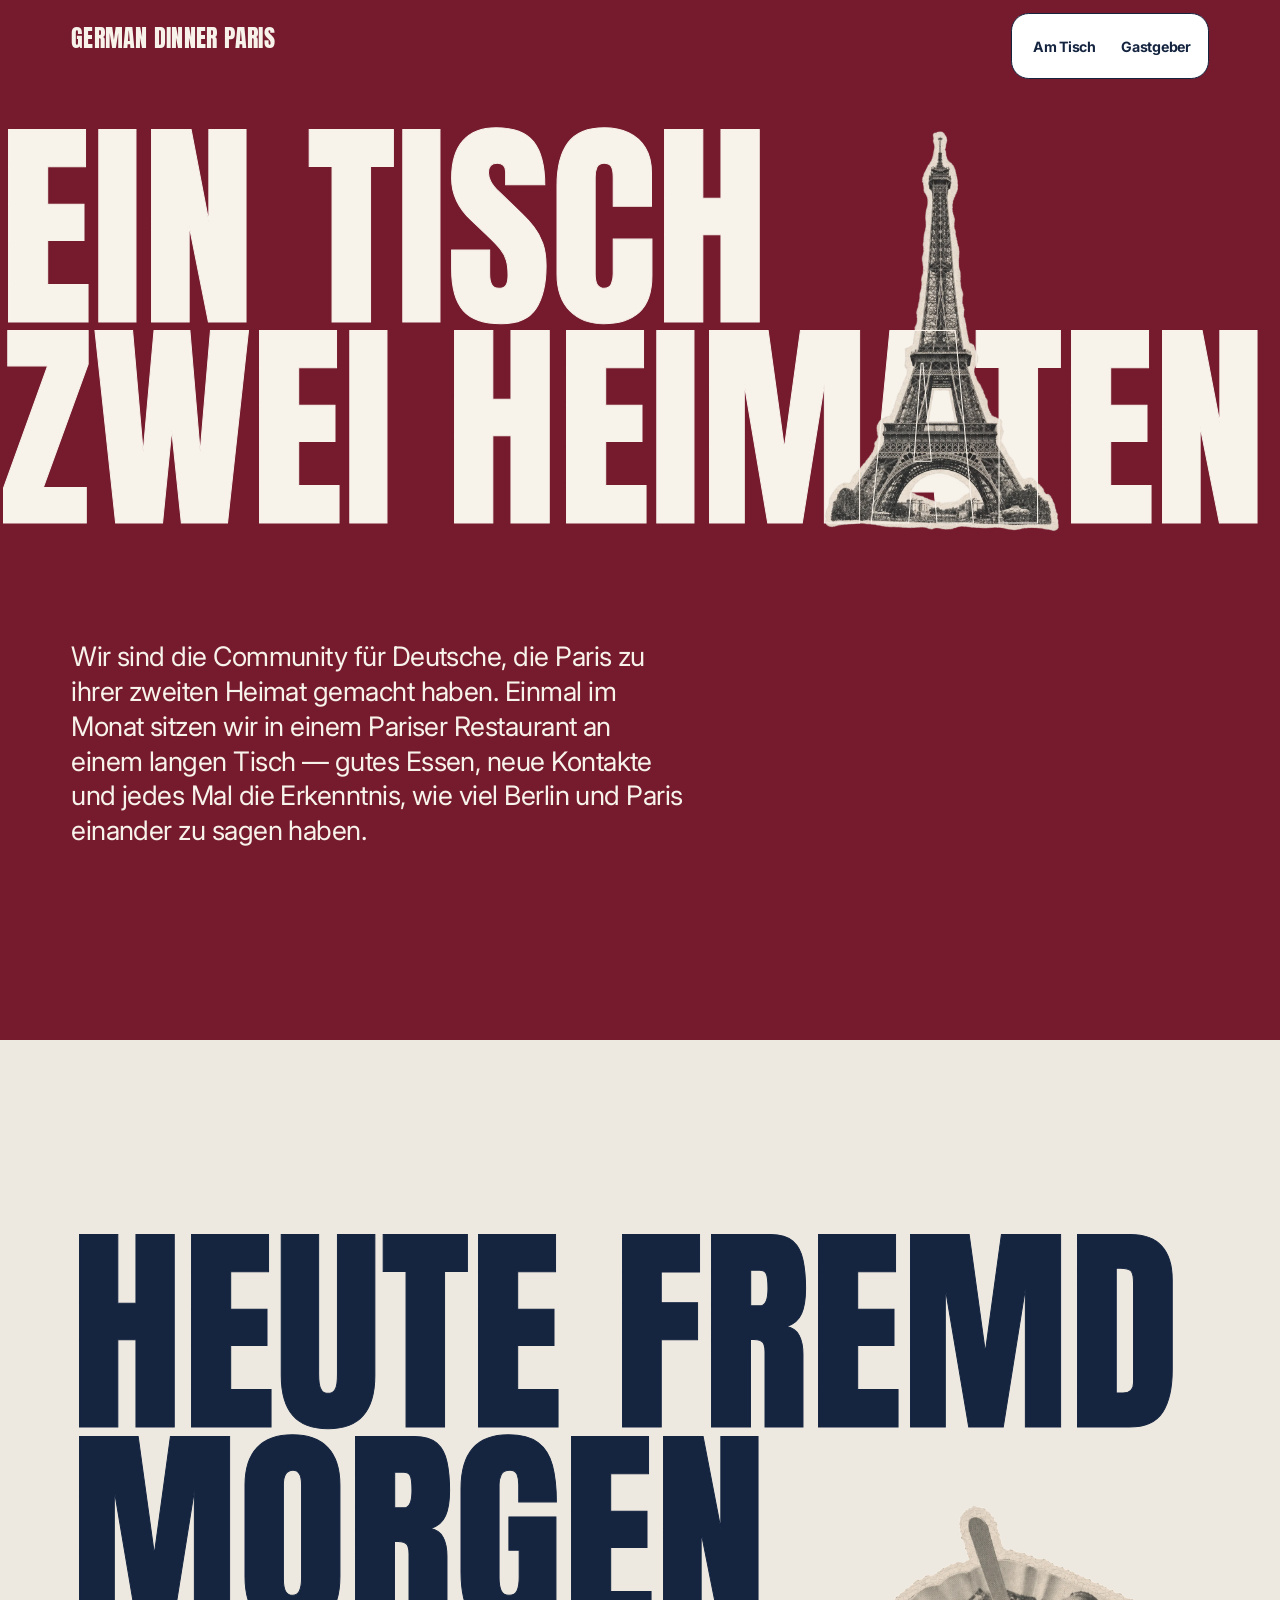
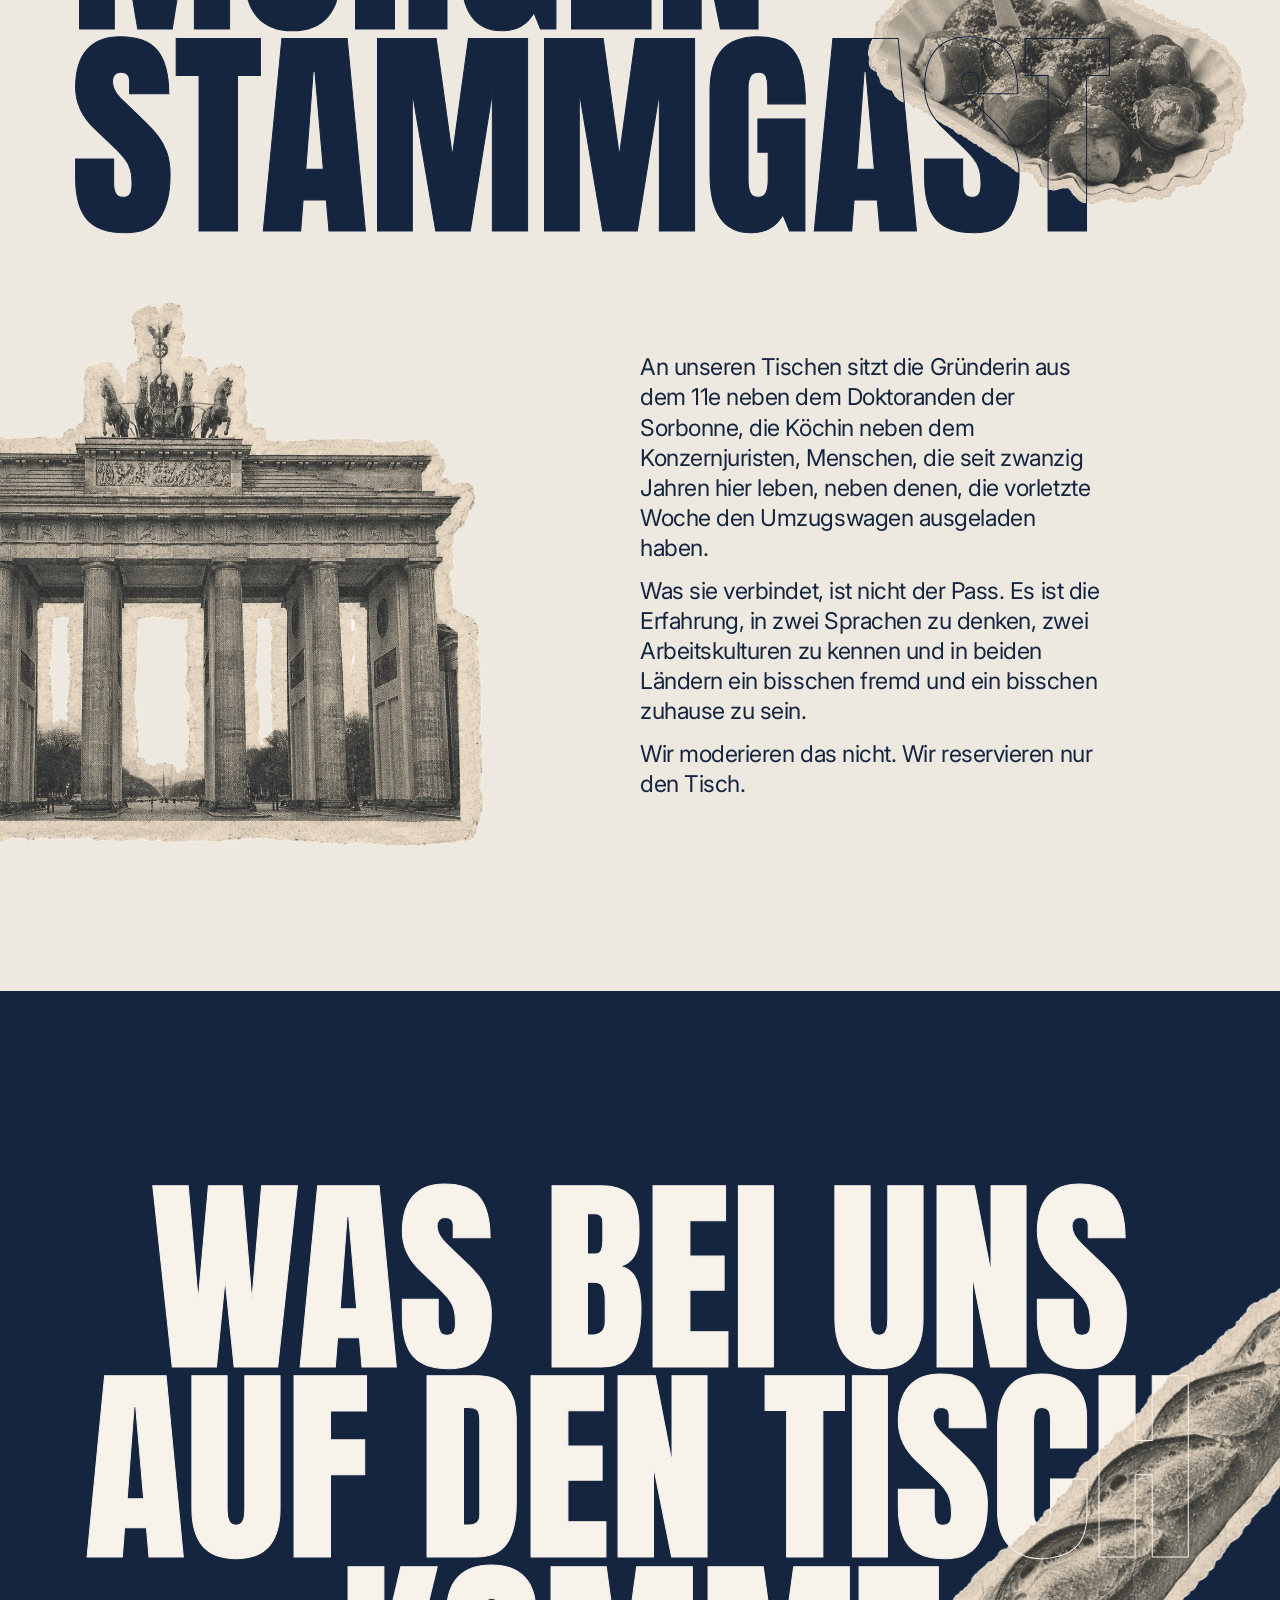
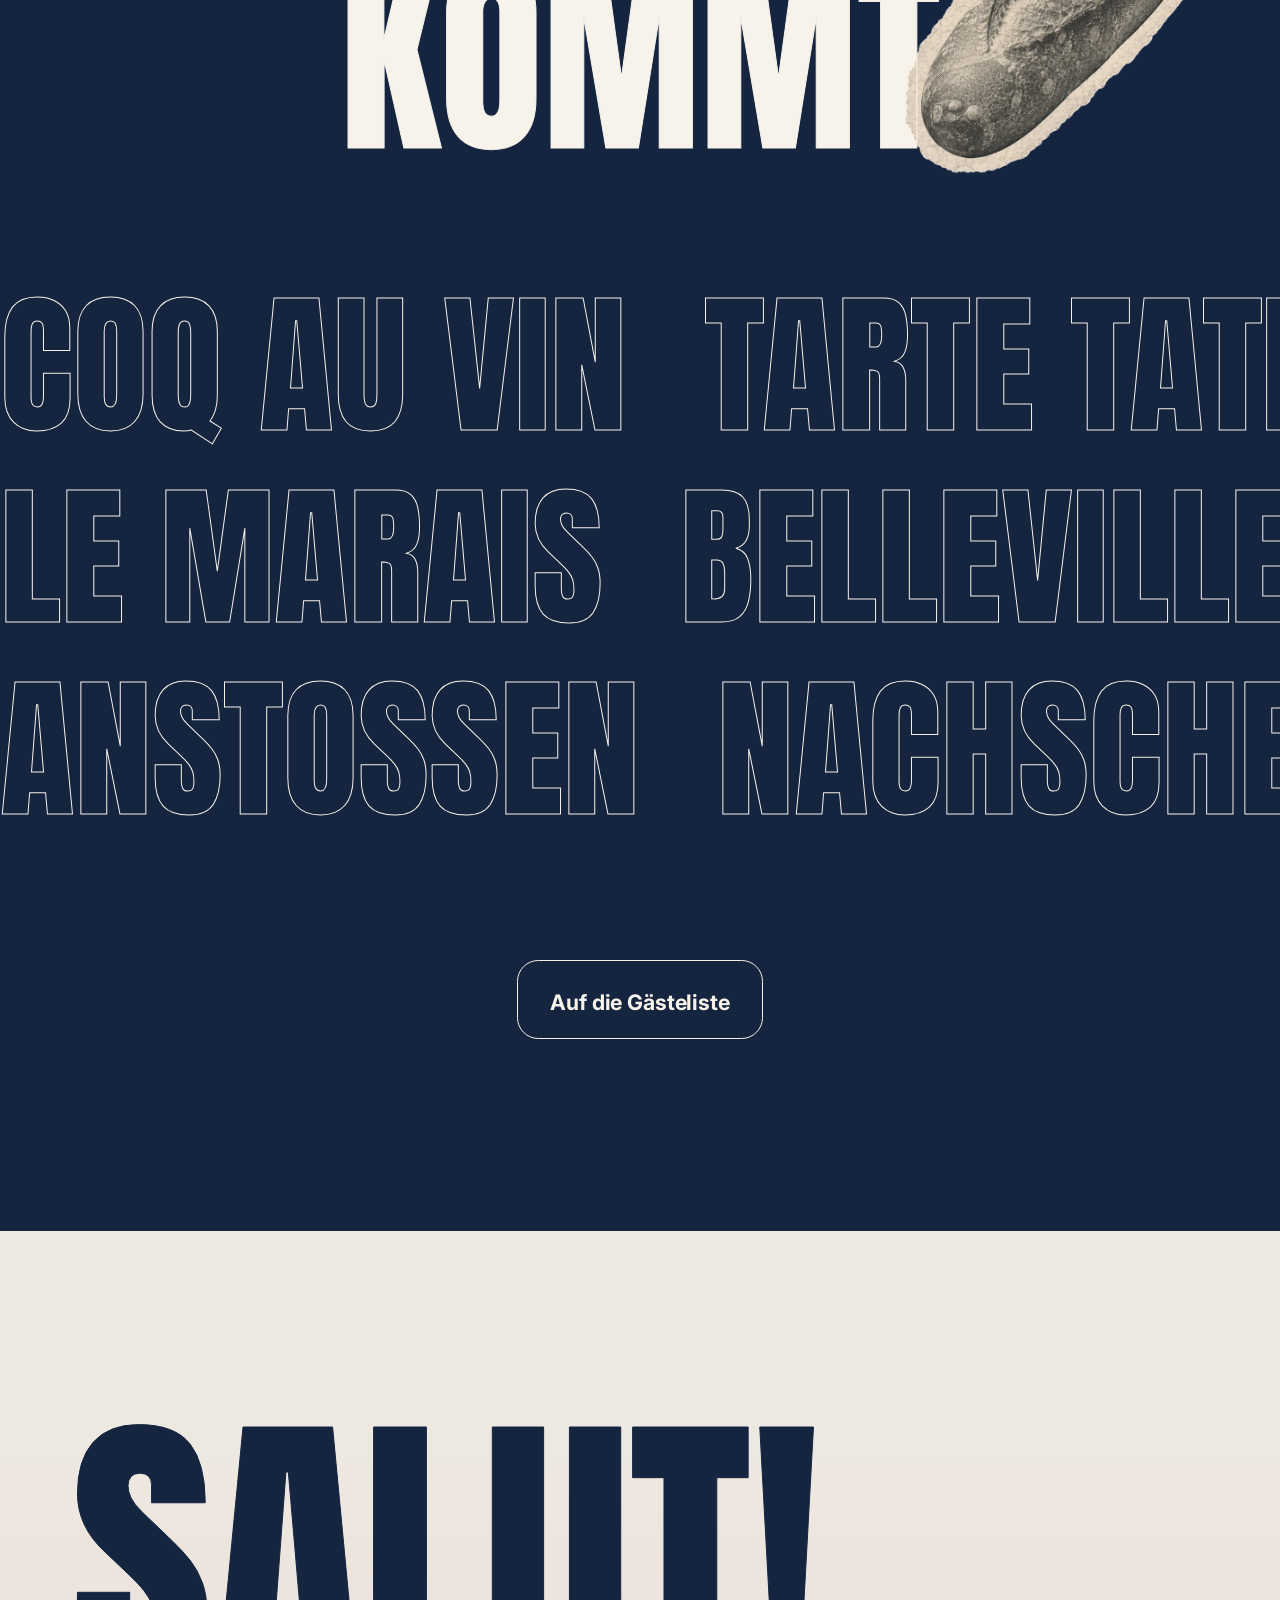
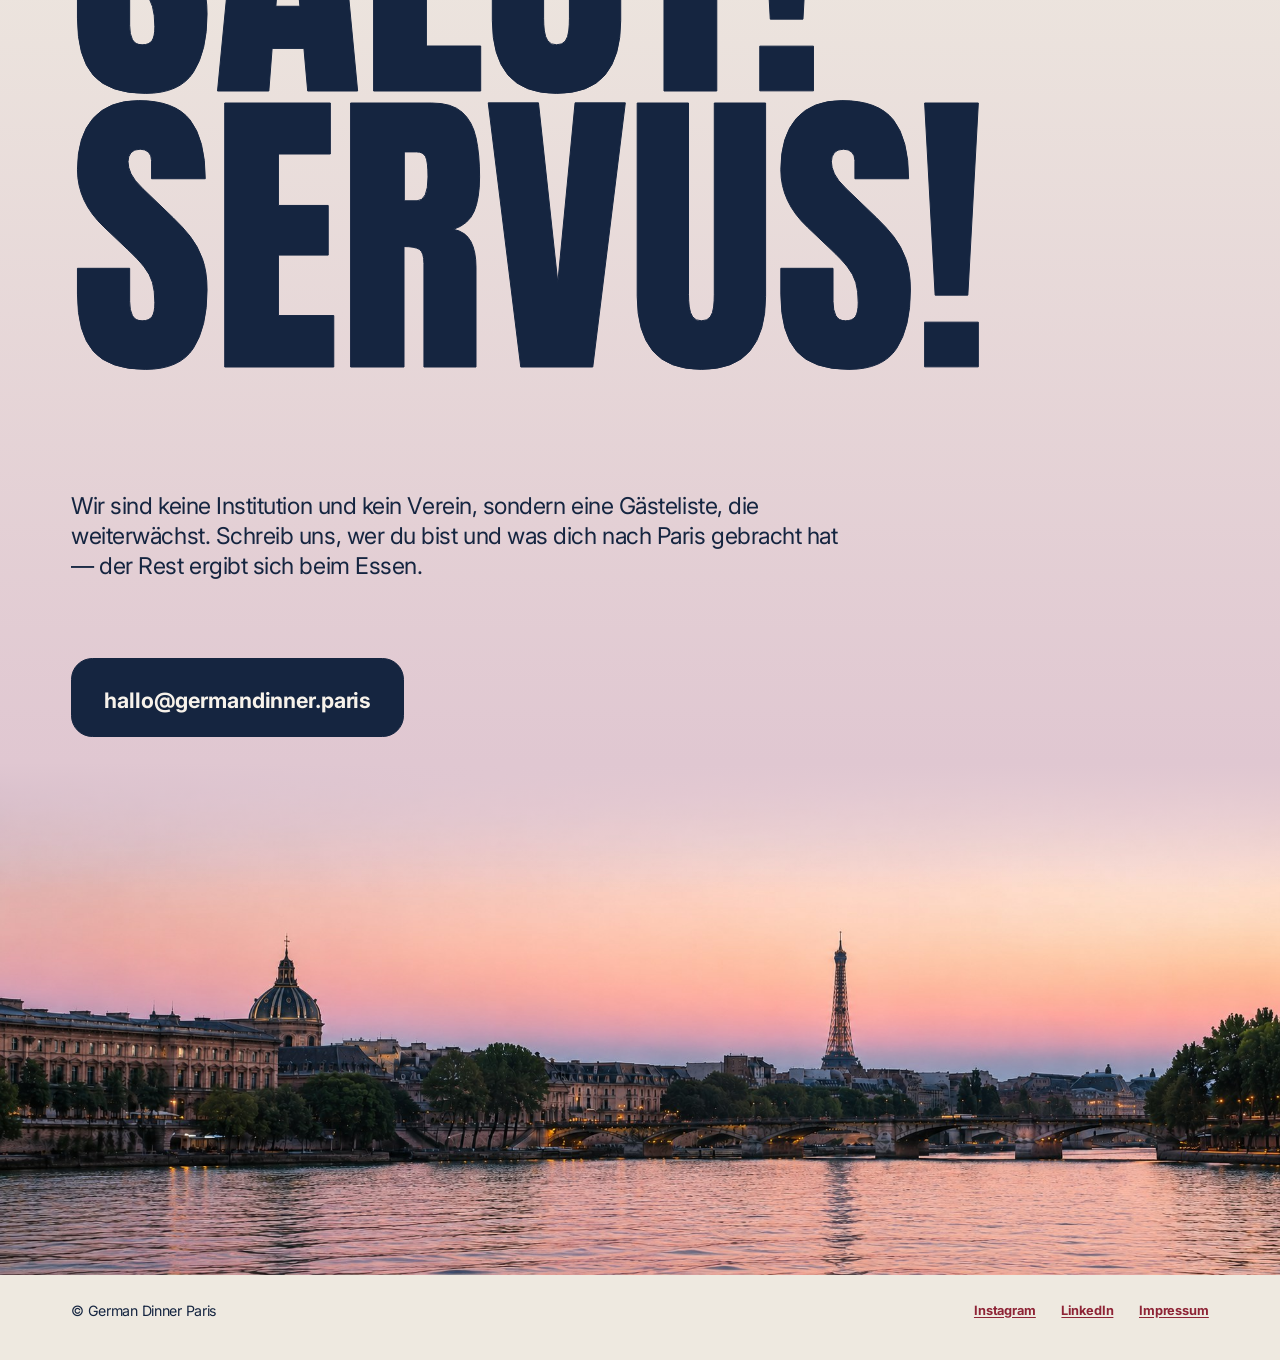
==== docs/index.html @ aedc8566 "Mobil und Zwischenbereich: der fehlende zweite Breakpoint Vier Defekte auf dem Handy behoben:    Her" ====
<!DOCTYPE html>
<html lang="de">
<head>
<meta charset="utf-8">
<meta name="viewport" content="width=device-width, initial-scale=1">
<title>German Dinner Paris — Ein Tisch, zwei Heimaten</title>
<meta name="description" content="Die Community für Deutsche in Paris. Lange Tische, deutsch-französische Küche, neue Leute — und jedes Mal die Erkenntnis, wie viel Berlin und Paris einander zu sagen haben.">

<link rel="preconnect" href="https://fonts.googleapis.com">
<link rel="preconnect" href="https://fonts.gstatic.com" crossorigin>
<link href="https://fonts.googleapis.com/css2?family=Anton&family=Inter:wght@400;500;700&display=swap" rel="stylesheet">

<link rel="stylesheet" href="tokens.css?v=1787051856">
<link rel="stylesheet" href="base.css?v=1787051856">
<link rel="stylesheet" href="components.css?v=1787051856">
<link rel="stylesheet" href="page.css?v=1787051856">
</head>
<body>

<!-- ══════════════════════════════════════════════════════════
     NAVIGATION — Desktop: Pille oben rechts. Mobile: unten zentriert.
     ══════════════════════════════════════════════════════════ -->
<nav class="nav" aria-label="Hauptnavigation">
  <button class="nav__trigger" type="button" aria-expanded="false" aria-controls="navlist">Menü</button>
  <div class="nav__list" id="navlist">
    <a class="navlink" href="#tisch">Am Tisch</a>
    <a class="navlink" href="gastgeber.html">Gastgeber</a>
  </div>
</nav>


<!-- ══════════════════════════════════════════════════════════
     1  HERO
     Zwei Cutouts, zwei Länder — die Bilder tragen die Aussage,
     die Headline benennt sie.
     ══════════════════════════════════════════════════════════ -->
<section class="section section--accent">
  <div class="container">

    <header class="header">
      <a class="wordmark" href="#">German Dinner Paris</a>
    </header>

    <div class="spacer spacer--sm"></div>

    <div class="headline headline--hero">
      <h1 class="headline__text headline__text--sm headline__text--outline" aria-hidden="true">Ein Tisch<br>Zwei Heimaten</h1>
      <img class="object object--front object--eiffel-hero" src="01_Eiffelturm.webp" alt="" aria-hidden="true">
      <h1 class="headline__text headline__text--sm">Ein Tisch<br>Zwei Heimaten</h1>
    </div>

    <div class="spacer spacer--sm"></div>

    <div class="textblock textblock--lead">
      <p>Wir sind die Community für Deutsche, die Paris zu ihrer zweiten
         Heimat gemacht haben. Einmal im Monat sitzen wir in einem Pariser
         Restaurant an einem langen Tisch — gutes Essen, neue Kontakte und
         jedes Mal die Erkenntnis, wie viel Berlin und Paris einander zu
         sagen haben.</p>
    </div>

    <div class="spacer spacer--lg"></div>
  </div>
</section>


<!-- ══════════════════════════════════════════════════════════
     2  MANIFEST — wer am Tisch sitzt
     ══════════════════════════════════════════════════════════ -->
<section class="section section--neutral" id="tisch">
  <div class="container">
    <div class="spacer spacer--lg"></div>

    <div class="headline headline--object">
      <h2 class="headline__text headline__text--manifest headline__text--outline" aria-hidden="true">Heute fremd<br>morgen<br>Stammgast</h2>
      <img class="object object--back object--tor-bleed" src="02_Brandenburgertor_cut.webp" alt="" aria-hidden="true">
      <img class="object object--front object--currywurst" src="05_Currywurst_cut.webp" alt="" aria-hidden="true">
      <h2 class="headline__text headline__text--manifest">Heute fremd<br>morgen<br>Stammgast</h2>
    </div>

    <div class="spacer spacer--md"></div>

    <div class="textblock textblock--offset">
      <p>An unseren Tischen sitzt die Gründerin aus dem 11e neben dem
         Doktoranden der Sorbonne, die Köchin neben dem Konzernjuristen,
         Menschen, die seit zwanzig Jahren hier leben, neben denen, die
         vorletzte Woche den Umzugswagen ausgeladen haben.</p>
      <p>Was sie verbindet, ist nicht der Pass. Es ist die Erfahrung, in zwei
         Sprachen zu denken, zwei Arbeitskulturen zu kennen und in beiden
         Ländern ein bisschen fremd und ein bisschen zuhause zu sein.</p>
      <p>Wir moderieren das nicht. Wir reservieren nur den Tisch.</p>
    </div>

    <div class="spacer spacer--lg"></div>
  </div>
</section>


<!-- ══════════════════════════════════════════════════════════
     3  MENÜ — Marquee
     Drei Bänder: Küche, Städte, Verben. Die Liste steht jeweils
     zweimal im Track, sonst springt der Loop bei -50%.
     ══════════════════════════════════════════════════════════ -->
<section class="section section--dark">
  <div class="container">
    <div class="spacer spacer--lg"></div>
    <div class="headline headline--object">
      <h2 class="headline__text headline__text--center headline__text--menu headline__text--outline" aria-hidden="true">Was bei uns<br>auf den Tisch<br>kommt</h2>
      <img class="object object--front object--baguette" src="04_Baguette_cut.webp" alt="" aria-hidden="true">
      <h2 class="headline__text headline__text--center headline__text--menu">Was bei uns<br>auf den Tisch<br>kommt</h2>
    </div>
    <div class="spacer spacer--md"></div>
  </div>

  <div class="marquee" aria-label="Aus der Karte">
    <div class="marquee__track">
      <ul class="marquee__list">
        <li class="marquee__item"><span class="marquee__link">Coq au Vin</span></li>
        <li class="marquee__item"><span class="marquee__link">Tarte Tatin</span></li>
        <li class="marquee__item"><span class="marquee__link">Bouillabaisse</span></li>
        <li class="marquee__item"><span class="marquee__link">Crème Brûlée</span></li>
        <li class="marquee__item"><span class="marquee__link">Steak Frites</span></li>
        <li class="marquee__item"><span class="marquee__link">Ratatouille</span></li>
        <li class="marquee__item"><span class="marquee__link">Macaron</span></li>
        <li class="marquee__item"><span class="marquee__link">Millefeuille</span></li>
        <li class="marquee__item"><span class="marquee__link">Cassoulet</span></li>
        <li class="marquee__item"><span class="marquee__link">Sole Meunière</span></li>
      </ul>
      <ul class="marquee__list" aria-hidden="true">
        <li class="marquee__item"><span class="marquee__link">Coq au Vin</span></li>
        <li class="marquee__item"><span class="marquee__link">Tarte Tatin</span></li>
        <li class="marquee__item"><span class="marquee__link">Bouillabaisse</span></li>
        <li class="marquee__item"><span class="marquee__link">Crème Brûlée</span></li>
        <li class="marquee__item"><span class="marquee__link">Steak Frites</span></li>
        <li class="marquee__item"><span class="marquee__link">Ratatouille</span></li>
        <li class="marquee__item"><span class="marquee__link">Macaron</span></li>
        <li class="marquee__item"><span class="marquee__link">Millefeuille</span></li>
        <li class="marquee__item"><span class="marquee__link">Cassoulet</span></li>
        <li class="marquee__item"><span class="marquee__link">Sole Meunière</span></li>
      </ul>
    </div>
  </div>

  <div class="marquee" aria-label="Wo wir uns treffen">
    <div class="marquee__track marquee__track--reverse">
      <ul class="marquee__list">
        <li class="marquee__item"><span class="marquee__link">Le Marais</span></li>
        <li class="marquee__item"><span class="marquee__link">Belleville</span></li>
        <li class="marquee__item"><span class="marquee__link">Oberkampf</span></li>
        <li class="marquee__item"><span class="marquee__link">Montmartre</span></li>
        <li class="marquee__item"><span class="marquee__link">Bastille</span></li>
        <li class="marquee__item"><span class="marquee__link">Pigalle</span></li>
        <li class="marquee__item"><span class="marquee__link">Saint-Germain</span></li>
        <li class="marquee__item"><span class="marquee__link">Batignolles</span></li>
        <li class="marquee__item"><span class="marquee__link">Odéon</span></li>
        <li class="marquee__item"><span class="marquee__link">République</span></li>
      </ul>
      <ul class="marquee__list" aria-hidden="true">
        <li class="marquee__item"><span class="marquee__link">Le Marais</span></li>
        <li class="marquee__item"><span class="marquee__link">Belleville</span></li>
        <li class="marquee__item"><span class="marquee__link">Oberkampf</span></li>
        <li class="marquee__item"><span class="marquee__link">Montmartre</span></li>
        <li class="marquee__item"><span class="marquee__link">Bastille</span></li>
        <li class="marquee__item"><span class="marquee__link">Pigalle</span></li>
        <li class="marquee__item"><span class="marquee__link">Saint-Germain</span></li>
        <li class="marquee__item"><span class="marquee__link">Batignolles</span></li>
        <li class="marquee__item"><span class="marquee__link">Odéon</span></li>
        <li class="marquee__item"><span class="marquee__link">République</span></li>
      </ul>
    </div>
  </div>

  <div class="marquee" aria-label="Was an unseren Abenden passiert">
    <div class="marquee__track">
      <ul class="marquee__list">
        <li class="marquee__item"><span class="marquee__link">Anstoßen</span></li>
        <li class="marquee__item"><span class="marquee__link">Nachschenken</span></li>
        <li class="marquee__item"><span class="marquee__link">Widersprechen</span></li>
        <li class="marquee__item"><span class="marquee__link">Weiterdenken</span></li>
        <li class="marquee__item"><span class="marquee__link">Verbinden</span></li>
        <li class="marquee__item"><span class="marquee__link">Bleiben</span></li>
      </ul>
      <ul class="marquee__list" aria-hidden="true">
        <li class="marquee__item"><span class="marquee__link">Anstoßen</span></li>
        <li class="marquee__item"><span class="marquee__link">Nachschenken</span></li>
        <li class="marquee__item"><span class="marquee__link">Widersprechen</span></li>
        <li class="marquee__item"><span class="marquee__link">Weiterdenken</span></li>
        <li class="marquee__item"><span class="marquee__link">Verbinden</span></li>
        <li class="marquee__item"><span class="marquee__link">Bleiben</span></li>
      </ul>
    </div>
  </div>

  <div class="spacer spacer--md"></div>
  <div class="container container--center">
    <a class="button" href="gastgeber.html">Auf die Gästeliste</a>
  </div>
  <div class="spacer spacer--lg"></div>
</section>


<!-- ══════════════════════════════════════════════════════════
     4  EINLADUNG + HORIZONT
     Die Einladung sitzt im Verlauf: das Elfenbein wird nach unten
     hin zum Pariser Abendhimmel und geht ohne Kante in das Foto
     über. Der Verlauf endet exakt auf dem Mittelwert der obersten
     Bildzeile (--color-horizon-sky); die Blende über der Bildkante
     fängt die horizontale Streuung dieser Zeile ab.
     ══════════════════════════════════════════════════════════ -->
<section class="section horizon" id="platz">
  <div class="horizon__sky">
    <div class="container">
      <div class="spacer spacer--lg"></div>

      <div class="headline">
        <h2 class="headline__text headline__text--closing headline__text--outline" aria-hidden="true">Salut!<br>Servus!</h2>
        <h2 class="headline__text headline__text--closing">Salut!<br>Servus!</h2>
      </div>

      <!-- md statt sm: schiebt Fließtext und Mail-Button tiefer in den
           Verlauf, wo die Farbe schon deutlich in den Abendhimmel dreht. -->
      <div class="spacer spacer--md"></div>

      <div class="textblock textblock--wide">
        <p>Wir sind keine Institution und kein Verein, sondern eine Gästeliste,
           die weiterwächst. Schreib uns, wer du bist und was dich nach Paris
           gebracht hat — der Rest ergibt sich beim Essen.</p>
      </div>

      <div class="spacer spacer--sm"></div>

      <div class="button-row">
        <a class="button button--dark button--filled" href="mailto:hallo@germandinner.paris">hallo@germandinner.paris</a>
      </div>

      <!-- xs statt lg: der Button steht dicht an der Bildkante, damit der
           Block im Bild endet statt davor auszulaufen. -->
      <div class="spacer spacer--xs"></div>
    </div>
  </div>

  <div class="horizon__photo">
    <img src="11_Paris.jpg"
         alt="Blick über die Seine auf Paris in der Abenddämmerung: links das Institut de France, in der Mitte der Pont des Arts, am Horizont der Eiffelturm">
  </div>
</section>


<!-- ══════════════════════════════════════════════════════════
     5  FOOTER — steht unter dem Bild, am Fuß der Seite
     ══════════════════════════════════════════════════════════ -->
<section class="section section--neutral">
  <div class="container">
    <div class="spacer spacer--xs"></div>
    <footer class="footer">
      <p class="footer__text">© German Dinner Paris</p>
      <div class="footer__links">
        <a class="footer__link" href="#">Instagram</a>
        <a class="footer__link" href="#">LinkedIn</a>
        <a class="footer__link" href="#">Impressum</a>
      </div>
    </footer>
  </div>
</section>


<script>
/* Mobile-Navigation --------------------------------------------------- */
(function () {
  var trigger = document.querySelector('.nav__trigger');
  var list    = document.getElementById('navlist');
  if (!trigger || !list) return;

  trigger.addEventListener('click', function () {
    var open = trigger.getAttribute('aria-expanded') === 'true';
    trigger.setAttribute('aria-expanded', String(!open));
    list.setAttribute('data-open', String(!open));
  });

  list.addEventListener('click', function (e) {
    if (e.target.closest('.navlink')) {
      trigger.setAttribute('aria-expanded', 'false');
      list.setAttribute('data-open', 'false');
    }
  });
})();

/* Akkordeon ----------------------------------------------------------- */
(function () {
  var toggles = document.querySelectorAll('.accordion__toggle');

  Array.prototype.forEach.call(toggles, function (toggle) {
    toggle.addEventListener('click', function () {
      var panel = document.getElementById(toggle.getAttribute('aria-controls'));
      var open  = toggle.getAttribute('aria-expanded') === 'true';

      /* Nur ein Panel gleichzeitig — der Kartenstapel bleibt so lesbar */
      Array.prototype.forEach.call(toggles, function (other) {
        if (other === toggle) return;
        other.setAttribute('aria-expanded', 'false');
        var p = document.getElementById(other.getAttribute('aria-controls'));
        if (p) p.setAttribute('data-open', 'false');
      });

      toggle.setAttribute('aria-expanded', String(!open));
      if (panel) panel.setAttribute('data-open', String(!open));
    });
  });
})();
</script>

</body>
</html>
---- docs/tokens.css ----
/* ============================================================
   DESIGN TOKENS
   Abgeleitet von lafamiglia.vc — siehe DESIGN-SYSTEM.md
   ============================================================
   AUSTAUSCHEN für ein neues Projekt:
     - Block 2 (Farben): nur die 4 Kernfarben
     - Block 3 (Typografie): --font-display, --font-body
   NICHT ändern:
     - --u und alle calc(var(--u) * n)
     - --border-width, --transition-instant, --shadow-*
     - die z-index-Leiter
   ============================================================ */

:root {

  /* ══ 1. BASIS-UNIT ═════════════════════════════════════════
     Die zentrale Größe des gesamten Systems. Alles ist ein
     Vielfaches davon.
     Original: font-size: 1vw, ab 1440px eingefroren auf 14.4px.
     clamp() ergänzt eine Untergrenze und behebt damit den
     Lesbarkeitsdefekt der Referenz zwischen 480 und 767px. */
  --u: clamp(10px, 1vw, 14.4px);

  /* Zweiter Unit nur für Display-Typografie und Marquee.
     Ohne Untergrenze, damit Headlines auf sehr schmalen Viewports
     die Contentbreite füllen statt überzulaufen — die Untergrenze
     von --u schützt den Fließtext, würde hier aber Überlauf erzeugen. */
  --u-display: min(1vw, 14.4px);


  /* ══ 2. FARBEN ═════════════════════════════════════════════ */

  /* Kernpalette — GERMAN DINNER PARIS
     Tricolore, aber gedämpft: Weinrot und Marineblau statt Signalrot und
     Signalblau, dazwischen ein warmes Elfenbein als „blanc".
     Beide Farbfelder sind dunkel — anders als in der Referenz steht auf
     ihnen heller Text, nicht schwarzer. Das Elfenbein trägt den dunklen
     Text und ist zugleich der Papierton der Bildausschnitte, sodass die
     Cutouts eingebettet statt aufgeklebt wirken. */
  --color-primary:         #761B2E;  /* Weinrot    rgb(118,27,46)   hsl(348,63%,28%) */
  --color-navy:            #152540;  /* Marineblau rgb(21,37,64)    hsl(218,51%,17%) */
  --color-background:      #EEE9E0;  /* Elfenbein  rgb(238,233,224) hsl(39,29%,91%)  */
  --color-surface:         #FFFFFF;  /* rgb(255,255,255)  hsl(0,0%,100%)   */

  /* Marineblau trägt Text, Rahmen und gefüllte Flächen — reines Schwarz
     kommt in der Palette nicht mehr vor. */
  --color-secondary:       var(--color-navy);

  /* Abgeleitet */
  --color-accent:          var(--color-primary);
  --color-primary-ink:     #8E2436;  /* Links auf Elfenbein, 7.1:1        */
  --color-link-on-dark:    #E9BCC4;  /* Links auf Wein 6.3:1 / Navy 9.1:1 */
  --color-background-hero: var(--color-primary);   /* Hero-Fläche: Weinrot   */
  --color-background-alt:  var(--color-navy);      /* Marquee-Band: Marineblau */

  --color-text-primary:    var(--color-navy);
  --color-text-secondary:  #4C5568;
  /* Kein reines Weiß: das warme Creme nimmt den Papierton der Cutouts auf.
     Auf Weinrot 9.6:1, auf Marineblau 13.8:1. */
  --color-text-inverse:    #F7F2EA;
  --color-text-on-fill:    #F7F2EA;
  --color-text-muted:      rgba(247, 242, 234, .22);

  --color-border:          var(--color-navy);
  --color-border-subtle:   rgba(247, 242, 234, .22);

  /* Status — Erweiterung, in der Referenz nicht vorhanden.
     Error liegt bewusst heller und oranger als das Weinrot, damit
     Fehlermeldung und Akzentfarbe nicht verwechselbar sind. */
  --color-success:         #1F7A52;  /* hsl(157,60%,30%) */
  --color-warning:         #B07D12;  /* hsl(41,82%,38%)  */
  --color-error:           #D14330;  /* hsl(8,64%,50%)   */

  /* Ladeplatzhalter hinter Full-Bleed-Bildern */
  --color-image-placeholder: #9FB0C4;

  /* Nahtfarbe des Abschlussbildes: der Mittelwert der obersten Bildzeile
     von 11_Paris.png. Der Verlauf über dem Foto endet auf genau diesem
     Wert, deshalb ist die Kante unsichtbar. Wird das Bild getauscht, muss
     dieser Wert neu aus der ersten Bildzeile bestimmt werden. */
  --color-horizon-sky: #E0C7D1;


  /* ══ 3. TYPOGRAFIE ═════════════════════════════════════════ */

  --font-display: "Anton", "Big Shoulders Display", Impact, sans-serif;
  --font-body:    "Inter", "Helvetica Neue", -apple-system,
                  BlinkMacSystemFont, Arial, sans-serif;

  --fw-regular: 400;
  --fw-medium:  500;
  --fw-bold:    700;

  /* Skala — bewusst mit einem Loch zwischen heading-sm und display-xl.
     Die Display-Multiplikatoren sind gegenüber der Referenz (17.5 / 16)
     an Antons Laufweite angepasst: Anton läuft rund 1,6× breiter als
     MD Nichrome. Erhalten bleibt die Regel, nicht die Zahl — die
     Headline füllt die Contentbreite von 1280px. */
  --fs-display-2xl: calc(var(--u-display) * 17.2);  /* 248px @1440 */
  --fs-display-xl:  calc(var(--u-display) * 15.5);  /* 223px @1440 */
  --fs-heading-sm:  calc(var(--u) * 2.22);  /*  32px         */
  --fs-body-lg:     calc(var(--u) * 1.81);  /*  26.1px       */
  --fs-button:      calc(var(--u) * 1.67);  /*  24px         */
  --fs-nav:         calc(var(--u) * 1.11);  /*  16px         */
  --fs-caption:     calc(var(--u) * 1.11);  /*  16px         */
  --fs-link-sm:     calc(var(--u) * 1);     /*  14.4px       */

  --lh-display: .9;
  --lh-tight:   1;
  --lh-body:    1.3;
  --lh-loose:   1.5;

  --ls-display: -.01vw;
  --ls-body:    -.02em;


  /* ══ 4. SPACING ════════════════════════════════════════════ */

  --space-2xs: calc(var(--u) * 0.5);   /*   7.2px */
  --space-xs:  calc(var(--u) * 1);     /*  14.4px */
  --space-sm:  calc(var(--u) * 2);     /*  28.8px */
  --space-md:  calc(var(--u) * 2.5);   /*  36px   */
  --space-lg:  calc(var(--u) * 3.5);   /*  50.4px */
  --space-xl:  calc(var(--u) * 5.56);  /*  80px   ← Container-Padding */
  --space-2xl: calc(var(--u) * 6);     /*  86.4px */
  --space-3xl: calc(var(--u) * 9);     /* 129.6px */
  --space-4xl: calc(var(--u) * 15);    /* 216px   ← Sektionsabstand   */


  /* ══ 5. SIZING & CONTAINER ═════════════════════════════════ */

  --container-max-width: calc(var(--u) * 100);    /* 1440px */
  --container-padding:   var(--space-xl);         /*   80px */
  --content-width:       calc(var(--u) * 88.9);   /* 1280px */

  --column-text:         calc(var(--u) * 36.11);  /*  520px */
  --column-text-wide:    calc(var(--u) * 60);     /*  864px */
  --column-offset-half:  calc(var(--u) * 44.44);  /*  640px */

  --card-height:         calc(var(--u) * 44.31);  /*  638px */
  --portrait-max-height: calc(var(--u) * 33);     /*  475px */
  --card-overlap:        calc(var(--u) * -3.4);   /*  -49px */

  --marquee-height:      16vw;
  --fullbleed-height:    50vw;
  --logo-width:          calc(var(--u) * 10.14);  /*  146px */


  /* ══ 6. BORDER RADIUS ══════════════════════════════════════ */

  --radius-sm:   8px;
  --radius-md:   1.2rem;   /* 19.2px — Standard für alle Flächen */
  --radius-lg:   1.2rem;
  --radius-btn:  1em;      /* relativ zur eigenen Schriftgröße */
  --radius-pill: 1.39em;


  /* ══ 7. BORDERS ════════════════════════════════════════════ */

  --border-width:       1px;    /* skaliert bewusst NICHT mit */
  --border-width-thick: 1.5px;
  --border-default:     var(--border-width) solid var(--color-border);
  --text-stroke:        1px;
  --text-stroke-mobile: 0.7px;


  /* ══ 8. SHADOWS ════════════════════════════════════════════
     Bewusste Entscheidung: das Design kennt keine Elevation.
     Tiefe entsteht durch z-index, negative Margins und 1px-Rahmen. */

  --shadow-none: none;
  --shadow-card: none;


  /* ══ 9. TRANSITIONS ════════════════════════════════════════
     Zustandswechsel sind Schnitte, keine Blenden. */

  --transition-instant: 0s;
  --transition-fast:    .12s linear;   /* Obergrenze, falls unvermeidbar */
  --transition-mobile:  .2s ease;      /* nur Akkordeon/Karten ≤479px    */
  --marquee-duration:   60s;
  --marquee-easing:     linear;
  --dropdown-delay:     200ms;


  /* ══ 10. Z-INDEX ═══════════════════════════════════════════ */

  --z-base:            0;
  --z-image-back:      1;
  --z-image-front:     2;
  --z-heading-outline: 3;
  --z-ticker:          4;
  --z-card-overlay:    2;
  --z-nav-mobile:      100;
  --z-nav:             900;


  /* ══ 11. BREAKPOINTS (Referenzwerte) ═══════════════════════ */

  --bp-mobile:  479px;
  --bp-tablet:  767px;
  --bp-laptop:  991px;
  --bp-freeze: 1440px;
}


/* ============================================================
   MOBILE — der einzige echte Layout-Breakpoint.
   Eigener Multiplikatorsatz auf demselben Basisunit.
   Display schrumpft stark (17.5→19.7 bei viel kleinerem u),
   Body wächst relativ (1.81→4.62). Das Kontrastverhältnis
   fällt von ~10:1 auf ~4:1 — beabsichtigt.
   ============================================================ */

@media (max-width: 479px) {
  :root {
    --u: clamp(3.6px, 1vw, 5px);
    --u-display: 1vw;

    --fs-display-2xl: calc(var(--u-display) * 17.2);
    --fs-display-xl:  calc(var(--u-display) * 15.5);
    --fs-heading-sm:  calc(var(--u) * 4.62);
    --fs-body-lg:     calc(var(--u) * 4.62);
    --fs-button:      calc(var(--u) * 4);
    --fs-nav:         calc(var(--u) * 4);
    --fs-caption:     calc(var(--u) * 3.59);
    --fs-link-sm:     calc(var(--u) * 3.59);

    --space-2xs: calc(var(--u) * 1);
    --space-xs:  calc(var(--u) * 2);
    --space-sm:  calc(var(--u) * 4);
    --space-md:  calc(var(--u) * 6);
    --space-lg:  calc(var(--u) * 8);
    --space-xl:  calc(var(--u) * 5.56);   /* Seitenpadding bleibt proportional */
    --space-2xl: calc(var(--u) * 10);
    --space-3xl: calc(var(--u) * 25);
    --space-4xl: calc(var(--u) * 30);

    --logo-width:    calc(var(--u) * 30);
    --card-overlap:  calc(var(--u) * -8.2);
    --radius-pill:   3em;
    --text-stroke:   var(--text-stroke-mobile);
  }
}
---- docs/base.css ----
/* ============================================================
   BASE — Reset, Basiselemente, Layout-Primitives
   Setzt tokens.css voraus.
   ============================================================ */

/* ── Schriften einbinden ────────────────────────────────────
   Ersetze diese Blöcke durch deine eigenen Familien.
   Display: hoch-kondensierte Grotesk, nur uppercase, ≥60px.
   Body:    neutrale Grotesk, 400/500/700.

@font-face {
  font-family: "Display";
  src: url("fonts/display-regular.woff2") format("woff2");
  font-weight: 400; font-style: normal; font-display: swap;
}
@font-face {
  font-family: "Body";
  src: url("fonts/body-regular.woff2") format("woff2");
  font-weight: 400; font-style: normal; font-display: swap;
}
@font-face {
  font-family: "Body";
  src: url("fonts/body-medium.woff2") format("woff2");
  font-weight: 500; font-style: normal; font-display: swap;
}
@font-face {
  font-family: "Body";
  src: url("fonts/body-bold.woff2") format("woff2");
  font-weight: 700; font-style: normal; font-display: swap;
}
   ──────────────────────────────────────────────────────────── */


/* ── Reset ──────────────────────────────────────────────────── */

*, *::before, *::after { box-sizing: border-box; }

html { height: 100%; -webkit-text-size-adjust: 100%; }

body {
  margin: 0;
  min-height: 100%;
  background-color: var(--color-background);
  color: var(--color-text-primary);

  /* Der Basisunit lebt hier. Alle em-Werte im System beziehen
     sich auf diesen Wert. */
  font-family: var(--font-body);
  font-size: var(--u);
  font-weight: var(--fw-regular);
  line-height: var(--lh-body);
  letter-spacing: var(--ls-display);

  -webkit-font-smoothing: antialiased;
  -moz-osx-font-smoothing: grayscale;
}

img, svg, video { display: block; max-width: 100%; }

button, input, select, textarea { font: inherit; color: inherit; }


/* ── Basiselemente ──────────────────────────────────────────── */

h1, h2, h3, h4, h5, h6 { margin: 0; font-weight: var(--fw-regular); }

p {
  margin: 0 0 var(--space-2xs);
  color: var(--color-text-primary);
  font-size: var(--fs-body-lg);
  font-weight: var(--fw-regular);
  line-height: var(--lh-body);
  letter-spacing: var(--ls-body);
}
p:last-child { margin-bottom: 0; }

a {
  color: var(--color-primary-ink);
  text-decoration: underline;
  text-underline-offset: .15em;
  transition-duration: var(--transition-instant);
}
a:hover { opacity: .5; }

/* Auf den dunklen Farbfeldern trägt der Akzentton nicht — Weinrot auf
   Marineblau kommt nur auf 2.2:1. Dort steht ein aufgehelltes Rosé
   derselben Farbfamilie. Bewusst nur auf Textlinks im Fließtext
   gemünzt — Buttons, Wortmarke und Navigation führen ihre eigene
   Farblogik und dürfen hiervon nicht überschrieben werden. */
.section--dark :is(p, li) a,
.section--accent :is(p, li) a { color: var(--color-link-on-dark); }


/* ── Focus (fehlt in der Referenz vollständig) ─────────────── */

a:focus-visible,
button:focus-visible,
.button:focus-visible,
.navlink:focus-visible,
.accordion__toggle:focus-visible,
[tabindex]:focus-visible {
  outline: 2px solid currentColor;
  outline-offset: 3px;
}


/* ── Reduced Motion (fehlt in der Referenz) ────────────────── */

@media (prefers-reduced-motion: reduce) {
  .marquee__track { animation: none !important; transform: none !important; }
  *, *::before, *::after {
    animation-duration: .01ms !important;
    animation-iteration-count: 1 !important;
    transition-duration: .01ms !important;
    scroll-behavior: auto !important;
  }
}


/* ============================================================
   LAYOUT-PRIMITIVES
   ============================================================ */

/* ── Sektion ────────────────────────────────────────────────
   Vollflächiger Farbblock. overflow:hidden fängt angeschnittene
   Bildobjekte ab — das ist Pflicht, kein Detail. */

.section {
  position: relative;
  overflow: hidden;
}
/* Zwei dunkle Farbfelder — Weinrot und Marineblau — mit hellem Text,
   dazwischen das Elfenbein mit dunklem Text. Anders als in der Referenz,
   deren Akzentfläche hell genug für schwarzen Text war. */
.section--accent {
  background-color: var(--color-background-hero);
  color: var(--color-text-inverse);
}
.section--dark {
  background-color: var(--color-background-alt);
  color: var(--color-text-inverse);
}
.section--neutral { background-color: var(--color-background); }

.section--accent :is(h1, h2, h3, h4, p),
.section--dark   :is(h1, h2, h3, h4, p) { color: var(--color-text-inverse); }

.section--visible { overflow: visible; }   /* nur wenn Sticky-Kinder enthalten sind */


/* ── Container ──────────────────────────────────────────────
   1440px max, 80px Seitenpadding → 1280px Contentbreite.
   Das ist die Referenzachse des gesamten Designs. */

.container {
  max-width: var(--container-max-width);
  margin-inline: auto;
  padding-inline: var(--container-padding);
}
.container--center { display: flex; justify-content: center; align-items: flex-start; }

@media (max-width: 479px) {
  .container { max-width: 100%; }
}


/* ── Spacer ─────────────────────────────────────────────────
   Vertikaler Rhythmus über leere Elemente statt Margins.
   Ungewöhnlich, aber der Grund für die Konsistenz. */

.spacer      { flex: none; }
.spacer--xs  { width: var(--space-sm);  height: var(--space-sm);  }
.spacer--sm  { width: var(--space-2xl); height: var(--space-2xl); }
.spacer--md  { width: var(--space-3xl); height: var(--space-3xl); }
.spacer--lg  { width: var(--space-4xl); height: var(--space-4xl); }


/* ── Textspalte ─────────────────────────────────────────────
   Nie zentriert, nie volle Breite. Entweder linksbündig bei 0
   oder startend bei exakt 50% der Contentbreite. */

.textblock            { max-width: var(--column-text); position: relative; z-index: var(--z-image-front); }
.textblock--offset    { margin-left: var(--column-offset-half); }
.textblock--wide      { max-width: var(--column-text-wide); }

@media (max-width: 479px) {
  .textblock, .textblock--wide { max-width: 100%; }
  .textblock--offset { margin-left: 0; }
}


/* ── 50/50-Split mit Sticky-Visual ──────────────────────────
   Kein Gap. Trennung entsteht durch Innen-Whitespace. */

.split          { display: flex; align-items: flex-start; position: relative; }
.split__visual  { width: 50%; position: sticky; top: 0; padding-top: var(--space-2xl); }
.split__content { width: 50%; padding-top: var(--space-lg); }

@media (max-width: 479px) {
  .split          { flex-direction: column; }
  .split__visual  { width: 100%; position: static; padding-top: 0; }
  .split__content { width: 100%; padding-top: calc(var(--u) * 20); }
}
---- docs/components.css ----
/* ============================================================
   COMPONENTS
   Setzt tokens.css und base.css voraus.

   Aufbau der Datei:
     1  Header & Logo
     2  Navigation (Desktop-Pille / Mobile-Bottom-Sheet)
     3  Display-Headline mit Outline-Overlay  ← die Signature
     4  Bildobjekte (freigestellte Cutouts)
     5  Buttons
     6  Karten
     7  Akkordeon-Stapel
     8  Marquee
     9  Full-Bleed-Bildsektion
    10  Footer
    11  Erweiterungen: Formulare, Badges, Tabs
         (in der Referenz nicht vorhanden — konsequent abgeleitet)
   ============================================================ */


/* ════════════════════════════════════════════════════════════
   1  HEADER & LOGO
   ════════════════════════════════════════════════════════════ */

.header {
  display: flex;
  justify-content: space-between;
  align-items: stretch;
  padding-top: var(--space-xs);
  position: relative;
}

.logo {
  width: var(--logo-width);
  max-width: none;
  padding-top: var(--space-xs);
}

@media (max-width: 479px) {
  .header { margin-bottom: calc(var(--u) * 15); padding-top: calc(var(--u) * 6); }
  .logo   { padding-top: 0; }
}


/* ════════════════════════════════════════════════════════════
   2  NAVIGATION
   Desktop: freischwebende Pille oben rechts — keine Leiste.
   Mobile:  Pille unten zentriert mit Menu-Trigger.
   ════════════════════════════════════════════════════════════ */

.nav {
  position: fixed;
  top: var(--space-xs);
  right: var(--container-padding);
  z-index: var(--z-nav);

  display: flex;
  align-items: center;

  background-color: var(--color-surface);
  border: var(--border-default);
  border-radius: var(--radius-pill);

  /* Pflicht: beschneidet die schwarze Hover-Fläche am Radius */
  overflow: hidden;
}

.nav__list {
  display: flex;
  align-items: center;
}

.navlink {
  display: block;
  color: var(--color-text-primary);
  font-family: var(--font-body);
  font-size: var(--fs-nav);
  font-weight: var(--fw-bold);
  line-height: var(--lh-body);
  letter-spacing: var(--ls-body);
  text-decoration: none;

  /* em bezieht sich hier auf die EIGENE font-size, nicht auf --u.
     Bei --fs-nav = 16px: 27.2 / 14.4 / 24px. */
  padding: 1.7em .9em 1.5em;

  transition-duration: var(--transition-instant);
}
.navlink:first-child { padding-left: 1.5em; }
.navlink:last-child  { padding-right: 1.2em; }

/* Harte Inversion, ohne Dauer — das prägendste Merkmal des Designs */
.navlink:hover {
  background-color: var(--color-secondary);
  color: var(--color-text-inverse);
  opacity: 1;
}

.nav__trigger { display: none; }

@media (max-width: 479px) {
  .nav {
    /* Zentrierung über transform statt auto-Margins: bei fixierten Boxen
       mit left:0 und right:0 lösen sich auto-Margins zu 0 auf, die Pille
       würde am linken Rand kleben. */
    top: auto;
    right: auto;
    bottom: var(--space-2xs);
    left: 50%;
    transform: translateX(-50%);
    z-index: var(--z-nav-mobile);

    flex-direction: column;
    justify-content: flex-end;

    width: max-content;
    min-width: calc(var(--u) * 38);
    max-width: calc(var(--u) * 60);
    height: auto;
    margin: 0;
  }

  .nav__trigger {
    display: block;
    width: 100%;
    padding: 1.4em 0 1.2em;
    color: var(--color-text-primary);
    font-size: var(--fs-nav);
    font-weight: var(--fw-bold);
    letter-spacing: var(--ls-body);
    text-align: center;
    cursor: pointer;
  }
  .nav__trigger:hover {
    background-color: var(--color-secondary);
    color: var(--color-text-inverse);
  }
  .nav__trigger[aria-expanded="true"] { color: rgba(0, 0, 0, .36); }

  .nav__list {
    display: none;
    flex-direction: column;
    order: -1;              /* Links klappen ÜBER dem Trigger auf */
    overflow: hidden;
  }
  .nav__list[data-open="true"] { display: flex; }

  .navlink {
    width: 100%;
    padding-inline: 0;
    text-align: center;
  }
  .navlink:first-child { padding-left: 0; }
  .navlink:last-child  { padding: 1.4em 0 1.2em; }
}


/* ════════════════════════════════════════════════════════════
   3  DISPLAY-HEADLINE MIT OUTLINE-OVERLAY   ← die Signature
   ════════════════════════════════════════════════════════════

   Markup — die Reihenfolge ist zwingend:

   <div class="headline">
     <h1 class="headline__text headline__text--outline">Text</h1>
     <img class="object object--front" src="…" alt="">
     <img class="object object--back"  src="…" alt="">
     <h1 class="headline__text">Text</h1>
   </div>

   Der Outline-Klon liegt absolut über allem (z-3), die Bilder
   dazwischen (z-2, z-1), der gefüllte Text im normalen Fluss
   darunter. Das Bild verdeckt den gefüllten Text; die Outline
   bleibt sichtbar. Aria-hidden auf dem Klon nicht vergessen.
   ════════════════════════════════════════════════════════════ */

.headline { position: relative; }

.headline__text {
  position: relative;
  margin: 0;
  color: var(--color-text-primary);
  font-family: var(--font-display);
  font-size: var(--fs-display-2xl);
  font-weight: var(--fw-regular);
  line-height: var(--lh-display);
  letter-spacing: var(--ls-display);
  text-transform: uppercase;

  /* Zeilenumbrueche kommen ausschliesslich aus dem <br> im Markup.
     Die Schriftgrade sind so gerechnet, dass die laengste Zeile die
     Contentbreite exakt fuellt — ohne diese Regel entscheidet Rundung
     darueber, ob eine Zeile umbricht. Bei 1009px Viewport war die
     Headline 897px breit, die Spalte 895px: „Ein Abend" fiel in zwei
     Zeilen. Ein Ueberhang von zwei Pixeln faellt niemandem auf, ein
     Umbruch mitten im Namen dagegen sofort. */
  white-space: nowrap;
}

/* Kleinere Variante — für Hero-Headlines, die drei Zeilen laufen */
.headline__text--sm { font-size: var(--fs-display-xl); }

.headline__text--outline {
  position: absolute;
  top: 0;
  /* left/right sind Pflicht: ohne sie schrumpft die absolut gesetzte
     Kopie auf Textbreite. Bei linksbündigen Headlines fällt das nicht
     auf, bei zentrierten zentriert sie dann in einer schmaleren Box
     als die gefüllte Kopie — die Kontur säße sichtbar versetzt. */
  left: 0;
  right: 0;
  z-index: var(--z-heading-outline);
  margin-top: 0;
}

/* Bewusst ohne z-index: die Klasse steht nach --outline und hat dieselbe
   Spezifität. Ein z-index hier würde den der Outline-Kopie überschreiben,
   sie unter die Bildobjekte schieben und den Signature-Effekt genau bei
   zentrierten Headlines aushebeln. */
.headline__text--center  { text-align: center; }
.headline__text--inverse { color: var(--color-text-inverse); }

/* @supports-Kapselung ist Pflicht: ohne sie wird die Headline in
   nicht unterstützenden Engines unsichtbar statt nur ungefüllt. */
@supports (-webkit-text-stroke: 1px black) {
  .headline__text--outline {
    -webkit-text-stroke: var(--text-stroke) var(--color-text-primary);
    -webkit-text-fill-color: transparent;
  }
  .section--dark .headline__text--outline,
  .section--accent .headline__text--outline {
    -webkit-text-stroke-color: var(--color-text-inverse);
  }
}


/* ════════════════════════════════════════════════════════════
   4  BILDOBJEKTE (freigestellte Cutouts)
   Absolut positioniert, Maße in em (= Vielfache von --u), damit
   sie exakt mit der Typografie mitskalieren.
   Kein Radius, kein object-fit, kein Overlay.
   ════════════════════════════════════════════════════════════ */

.object {
  position: absolute;
  max-width: none;
}
.object--back  { z-index: var(--z-image-back);  }
.object--front { z-index: var(--z-image-front); }

/* Beispielplatzierungen — beim Austausch der Bilder anpassen.
   Zielbereich: horizontal 40–75% der Contentbreite, vertikal im
   unteren Drittel der Headline. Mindestens ein Objekt pro Sektion
   sollte über den Rand hinauslaufen (negativer margin-left). */

.object--hero-back  { width: calc(var(--u) * 24.03); margin-top: calc(var(--u) * 12.4); margin-left: calc(var(--u) * 39); }
.object--hero-front { width: calc(var(--u) * 27.29); margin-top: calc(var(--u) *  5.5); margin-left: calc(var(--u) * 40.1); }
.object--wide-right { width: calc(var(--u) * 60.21); margin-top: calc(var(--u) *  4.2); margin-left: calc(var(--u) * 41.5); }
.object--bleed-left { width: calc(var(--u) * 40.14); margin-top: calc(var(--u) *  8.1); margin-left: calc(var(--u) * -10.4); }


/* ════════════════════════════════════════════════════════════
   5  BUTTONS
   Drei Varianten, alle über Farbinversion definiert.
   transition-duration: 0s — harte Umschaltung ist Absicht.
   ════════════════════════════════════════════════════════════ */

.button {
  display: inline-block;
  cursor: pointer;

  font-family: var(--font-body);
  font-size: var(--fs-button);
  font-weight: var(--fw-bold);
  line-height: var(--lh-body);
  letter-spacing: var(--ls-display);
  text-align: center;
  text-decoration: none;

  /* Asymmetrisch: oben 1.3em, unten 1em. Kompensiert die
     Grundlinienlage der Grotesk — nicht "korrigieren". */
  padding: 1.3em 1.5em 1em;

  background-color: transparent;
  border: var(--border-width) solid var(--color-text-inverse);
  border-radius: var(--radius-btn);   /* 1em der eigenen font-size */
  color: var(--color-text-inverse);

  transition-duration: var(--transition-instant);
}

.button:hover {
  background-color: var(--color-surface);
  color: var(--color-text-primary);
  opacity: 1;
}

/* Auf hellem Grund */
.button--dark {
  border-color: var(--color-secondary);
  color: var(--color-text-primary);
}
.button--dark:hover {
  background-color: var(--color-secondary);
  color: var(--color-text-inverse);
}

/* Gefüllt */
.button--filled {
  background-color: var(--color-secondary);
  border-color: var(--color-secondary);
  color: var(--color-text-on-fill);
}
.button--filled:hover {
  background-color: var(--color-surface);
  color: var(--color-text-primary);
}

.button + .button { margin-left: var(--space-xs); }

@media (max-width: 479px) {
  /* Buttonreihe wird zum Stack */
  .button-row { display: flex; flex-direction: column; align-items: stretch; }
  .button + .button { margin-left: 0; margin-top: var(--space-2xs); }
}


/* ════════════════════════════════════════════════════════════
   6  KARTEN
   Weiße Fläche, 1px schwarzer Rahmen, großer Radius.
   Kein Schatten. Der Info-Kasten steht bewusst 1px über die
   Kartenkante hinaus.
   ════════════════════════════════════════════════════════════ */

.card {
  position: relative;
  display: flex;
  flex-direction: column;
  justify-content: center;
  align-items: flex-start;

  width: 100%;
  height: var(--card-height);

  background-color: var(--color-surface);
  border: var(--border-default);
  border-radius: var(--radius-pill);
  overflow: hidden;
}

/* Riesiger Name als Outline-Relief im Hintergrund */
.card__nametext {
  position: relative;
  z-index: var(--z-base);
  margin: 0 .25em 0 0;
  color: var(--color-text-primary);
  font-family: var(--font-display);
  font-size: var(--fs-display-2xl);
  line-height: var(--lh-display);
  white-space: nowrap;
}
@supports (-webkit-text-stroke: 1px white) {
  .card__nametext { -webkit-text-stroke: var(--text-stroke) var(--color-surface); }
}

.card__portrait {
  position: absolute;
  z-index: var(--z-image-back);
  max-height: var(--portrait-max-height);
  max-width: none;
  margin-inline: auto;
}

.card__info {
  position: absolute;
  inset: auto 0 0;
  z-index: var(--z-card-overlay);

  /* Überlappt den Kartenrand um genau 1px — bewusst */
  width: 100.2%;
  margin-bottom: -.2%;
  margin-left: -.1%;

  display: flex;
  flex-direction: column;
  align-items: flex-start;

  padding: var(--space-sm);
  background-color: var(--color-surface);
  border: var(--border-default);
  border-radius: var(--radius-md);
}

.card__title {
  margin-top: .25em;
  font-size: var(--fs-heading-sm);
  font-weight: var(--fw-medium);
  line-height: var(--lh-tight);
}

/* Grid über negative Margins — 28.8px Gutter */
.card-grid { display: flex; flex-wrap: wrap; margin-inline: calc(var(--space-xs) * -1); }
.card-grid__item { width: 33.333%; padding: 0 var(--space-xs) var(--space-sm); }

@media (max-width: 991px) { .card-grid__item { width: 50%; } }

@media (max-width: 479px) {
  .card {
    height: auto;
    justify-content: flex-start;
    padding-top: calc(var(--u) * 30);
    border-radius: var(--radius-md);
  }
  .card__portrait {
    position: relative;
    max-height: calc(var(--u) * 70);
    margin-top: var(--space-xs);
  }
  .card__info {
    position: relative;
    border: none;
    padding: calc(var(--u) * 6);
    transition: all var(--transition-mobile);
  }
  .card-grid { margin-inline: 0; }
  .card-grid__item { width: 100%; padding: 0 0 var(--space-xs); }
}


/* ════════════════════════════════════════════════════════════
   7  AKKORDEON-STAPEL ("Rolodex")
   Karten überlappen sich vertikal via negativem margin-top.
   Der Stapeleffekt ersetzt jeden Schatten.
   ════════════════════════════════════════════════════════════ */

.accordion__item {
  position: relative;
  z-index: var(--z-card-overlay);
  width: 100%;

  margin-top: var(--card-overlap);   /* −49px Überlappung */
  padding: 0;

  background-color: var(--color-surface);
  border: var(--border-default);
  border-radius: var(--radius-md);
  overflow: hidden;
  cursor: pointer;
}
.accordion__item:first-child { margin-top: 0; }
.accordion__item:last-child  { padding-top: var(--space-md); }

.accordion__toggle {
  display: flex;
  justify-content: space-between;
  align-items: center;
  width: 100%;

  /* Das große padding-bottom hält den überlappten Bereich leer */
  padding: var(--space-md) var(--space-sm) calc(var(--u) * 5.5);

  background: none;
  border: none;
  text-align: left;
  cursor: pointer;
}

.accordion__title {
  font-size: var(--fs-heading-sm);
  font-weight: var(--fw-medium);
  line-height: var(--lh-tight);
}

.accordion__panel {
  position: relative;
  display: none;
  padding-inline: var(--space-sm);
  background-color: var(--color-surface);
  overflow: hidden;

  /* Zieht den Inhalt unter den Toggle hoch */
  transform: translateY(calc(var(--u) * -5));
}
.accordion__panel[data-open="true"] { display: block; }

/* Plus-Icon aus zwei 1px-Divs — kein SVG, kein Icon-Font.
   Skaliert perfekt mit und braucht keinen Asset-Load. */
.plus {
  position: relative;
  display: flex;
  justify-content: center;
  align-items: center;
  width: var(--space-md);
  height: var(--space-md);
  flex: none;
}
.plus__line {
  position: absolute;
  width: 100%;
  height: var(--border-width);
  background-color: var(--color-secondary);
}
.plus__line--vertical { transform: rotate(90deg); }

@media (max-width: 479px) {
  .accordion__item {
    padding: calc(var(--u) * 6) calc(var(--u) * 6) calc(var(--u) * 12);
    transition: all var(--transition-mobile);
  }
  .accordion__toggle { padding: 0; }
  .accordion__toggle[aria-expanded="true"] { margin-bottom: var(--space-xs); }
  .accordion__panel  { position: static; transform: none; padding-inline: 0; }
}


/* ════════════════════════════════════════════════════════════
   8  MARQUEE
   Die Liste muss ZWEIMAL identisch im Track stehen, sonst
   springt der Loop bei translateX(-50%).

   <div class="marquee">
     <div class="marquee__track">
       <ul class="marquee__list">…</ul>
       <ul class="marquee__list" aria-hidden="true">…</ul>
     </div>
   </div>
   ════════════════════════════════════════════════════════════ */

.marquee {
  position: relative;
  z-index: var(--z-image-back);
  display: flex;
  align-items: center;
  width: 100%;
  height: var(--marquee-height);
}

.marquee__track {
  position: absolute;
  display: flex;
  align-items: center;
  white-space: nowrap;
  will-change: transform;
  animation: marquee-ltr var(--marquee-duration) var(--marquee-easing) infinite;
}
.marquee__track--reverse {
  animation-name: marquee-rtl;
}

.marquee__list { display: flex; flex-wrap: nowrap; margin: 0; padding: 0; list-style: none; }

.marquee__item {
  display: flex;
  justify-content: center;
  align-items: center;
  margin-right: 6vw;
}

.marquee__link {
  position: relative;
  z-index: var(--z-ticker);
  color: var(--color-text-inverse);
  font-family: var(--font-display);
  font-size: 17.5vw;
  font-weight: var(--fw-regular);
  line-height: var(--lh-display);
  letter-spacing: var(--ls-display);
  text-transform: uppercase;
  text-decoration: none;
  white-space: nowrap;
  cursor: pointer;
  transition-duration: var(--transition-instant);
}

@supports (-webkit-text-stroke: 1px white) {
  .marquee__link {
    -webkit-text-stroke: var(--text-stroke) var(--color-text-inverse);
    -webkit-text-fill-color: transparent;
  }
  /* Auf Marineblau wäre eine Füllung im Weinrot fast unsichtbar (2.2:1).
     Das Wort füllt sich deshalb massiv in Creme — Kontur wird Fläche. */
  .marquee__link:hover {
    -webkit-text-stroke: 0 var(--color-text-inverse);
    -webkit-text-fill-color: var(--color-text-inverse);
  }
}
.marquee__link:hover { color: var(--color-text-inverse); opacity: 1; }

@keyframes marquee-ltr { from { transform: translateX(0);    } to { transform: translateX(-50%); } }
@keyframes marquee-rtl { from { transform: translateX(-50%); } to { transform: translateX(0);    } }

@media (min-width: 992px) {
  .marquee__track:hover { animation-play-state: paused; }
}


/* ════════════════════════════════════════════════════════════
   9  FULL-BLEED-BILDSEKTION
   Bild sitzt UNTEN in der Sektion, Text steht darüber im Freien.
   Der Wrapper-Hintergrund ist der Ladeplatzhalter.
   ════════════════════════════════════════════════════════════ */

.fullbleed {
  position: absolute;
  z-index: var(--z-base);
  width: 100%;
  height: 100%;

  display: flex;
  flex-direction: column;
  justify-content: flex-end;
  align-items: flex-start;

  background-color: var(--color-image-placeholder);
}

.fullbleed__image {
  z-index: var(--z-base);
  width: 100%;
  max-width: none;
  object-fit: cover;
}

/* Reserviert die Bildhöhe im Fluss */
.fullbleed__spacer { height: var(--fullbleed-height); }


/* ════════════════════════════════════════════════════════════
   10  FOOTER
   ════════════════════════════════════════════════════════════ */

.footer {
  display: flex;
  justify-content: space-between;
  align-items: center;
  padding-bottom: calc(var(--u) * 3);
}

.footer__text {
  margin-bottom: 0;
  color: var(--color-text-primary);
  font-size: var(--fs-caption);
  line-height: var(--lh-loose);
}

.footer__link {
  margin-right: var(--space-sm);
  font-size: var(--fs-link-sm);
  font-weight: var(--fw-bold);
  cursor: pointer;
}

@media (max-width: 479px) {
  .footer {
    flex-direction: column;
    align-items: flex-start;
    /* Platz für die fixierte Bottom-Navigation */
    padding-bottom: calc(var(--u) * 30);
  }
  .footer__link { margin-left: 0; margin-right: calc(var(--u) * 5); }
}


/* ════════════════════════════════════════════════════════════
   11  ERWEITERUNGEN
   In der Referenz nicht vorhanden. Aus den Prinzipien
   abgeleitet: weiße Fläche, 1px schwarzer Rahmen, radius-md,
   harte Zustände, kein Schatten.
   Ohne Bruch entfernbar, falls nicht gebraucht.
   ════════════════════════════════════════════════════════════ */

.field { display: flex; flex-direction: column; gap: var(--space-2xs); }

.label {
  font-size: var(--fs-caption);
  font-weight: var(--fw-bold);
  letter-spacing: var(--ls-body);
}

.input, .textarea, .select {
  width: 100%;
  padding: var(--space-2xs) var(--space-xs);

  background-color: var(--color-surface);
  border: var(--border-default);
  border-radius: var(--radius-md);
  color: var(--color-text-primary);

  font-family: var(--font-body);
  font-size: var(--fs-body-lg);
  line-height: var(--lh-body);
  letter-spacing: var(--ls-body);

  box-shadow: var(--shadow-none);
  transition-duration: var(--transition-instant);
}
.input::placeholder, .textarea::placeholder { color: var(--color-text-secondary); opacity: .5; }

.input:focus-visible, .textarea:focus-visible, .select:focus-visible {
  outline: 2px solid var(--color-text-primary);
  outline-offset: 2px;
}

.input[aria-invalid="true"] { border-color: var(--color-error); }
.field__error   { color: var(--color-error);   font-size: var(--fs-caption); }
.field__success { color: var(--color-success); font-size: var(--fs-caption); }

.badge {
  display: inline-flex;
  align-items: center;
  padding: .4em .9em;
  border: var(--border-default);
  border-radius: var(--radius-pill);
  background: transparent;
  color: var(--color-text-primary);
  font-size: var(--fs-caption);
  font-weight: var(--fw-bold);
  letter-spacing: var(--ls-body);
  text-transform: uppercase;
}
.badge--success { border-color: var(--color-success); color: var(--color-success); }
.badge--warning { border-color: var(--color-warning); color: var(--color-warning); }
.badge--error   { border-color: var(--color-error);   color: var(--color-error);   }

/* Tabs verhalten sich wie Navigationslinks: harte Inversion */
.tabs {
  display: inline-flex;
  border: var(--border-default);
  border-radius: var(--radius-pill);
  overflow: hidden;
}
.tab {
  padding: 1.7em .9em 1.5em;
  background: transparent;
  border: none;
  color: var(--color-text-primary);
  font-size: var(--fs-nav);
  font-weight: var(--fw-bold);
  letter-spacing: var(--ls-body);
  cursor: pointer;
  transition-duration: var(--transition-instant);
}
.tab:hover,
.tab[aria-selected="true"] {
  background-color: var(--color-secondary);
  color: var(--color-text-inverse);
}
---- docs/page.css ----
/* ============================================================
   PAGE — GERMAN DINNER PARIS
   Seitenspezifische Ergänzungen zum Design System.
   Enthält nur: Wortmarke, Bildplatzierungen, Footer-Linkzeile,
   Akkordeon-Fließtext. Alles andere kommt aus components.css.
   ============================================================ */


/* ── Wortmarke ──────────────────────────────────────────────
   Ersetzt das Logo-Bild der Referenz. Display-Schrift in
   Kleingröße, damit dieselbe Familie wie die Headlines spricht. */

.wordmark {
  display: inline-block;
  padding-top: var(--space-xs);

  color: var(--color-text-primary);
  font-family: var(--font-display);
  font-size: calc(var(--u) * 1.9);
  line-height: 1;
  letter-spacing: .01em;
  text-transform: uppercase;
  text-decoration: none;
  white-space: nowrap;
}
.wordmark:hover { opacity: .5; }

/* Auf dem Weinrot-Feld steht die Wortmarke in Creme */
.section--accent .wordmark { color: var(--color-text-inverse); }

@media (max-width: 479px) {
  .wordmark { font-size: calc(var(--u) * 6); padding-top: 0; }
}


/* ── Headline-Größen ────────────────────────────────────────
   Pro Headline aus der gemessenen Zeilenbreite abgeleitet, damit
   die längste Zeile die Contentbreite (1280px) füllt. Die Werte
   gelten viewportunabhängig, weil --u-display rein proportional
   skaliert und erst bei 1440px einfriert.
   Bei Textänderung neu bestimmen:
     Multiplikator = 1280 / (Zeilenbreite bei 100px) * 100 / 14.4  */

.headline__text--manifest { font-size: calc(var(--u-display) * 17.5); }
.headline__text--menu     { font-size: calc(var(--u-display) * 16.5); }
.headline__text--formate  { font-size: calc(var(--u-display) * 23);   }
.headline__text--closing  { font-size: calc(var(--u-display) * 24);   }


/* ── UMLAUTE IN DISPLAY-HEADLINES ───────────────────────────
   Wichtig für deutsche Texte: Anton setzt Ä/Ö/Ü auf 1,053em Höhe,
   der enge Zeilenabstand des Systems (line-height .9) reicht dafür
   nicht — die Umlautpunkte laufen in die Zeile darüber.

   Regel 1 (bevorzugt): mehrzeilige Display-Headlines ohne Ä/Ö/Ü
   texten. Der enge Satz ist das prägendste Merkmal des Designs.

   Regel 2 (Ausnahme): geht es nicht anders, diese Klasse ergänzen.
   Sie lockert nur die betroffene Headline, nicht das ganze System.
   Einzeilige Headlines brauchen sie nie. */

.headline__text--accents { line-height: 1.06; }


/* ── Hero-Headline ──────────────────────────────────────────
   Die einzige Headline der Seite, die über die Contentbreite
   hinausgeht: sie füllt die volle Containerbreite inklusive des
   Seitenpaddings, läuft also bis an die Viewportkanten. Der
   negative Rand hebt genau das Padding auf; die Breite bleibt an
   --container-max-width gebunden, damit sie oberhalb von 1440px
   mit dem Rest einfriert statt weiterzuwachsen. */

.headline--hero .headline__text {
  width: var(--container-max-width);
  margin-inline: calc(var(--container-padding) * -1);
  font-size: calc(var(--u-display) * 17.5);
}

.headline--hero { min-height: calc(var(--u) * 34); }

@media (max-width: 479px) {
  /* Auf Mobile stapeln Headline, Bild und Text untereinander. Ohne
     Mindesthöhe im Headline-Wrapper würde das absolut gesetzte Objekt
     in den nachfolgenden Fließtext laufen. */
  .headline--hero   { min-height: calc(var(--u) * 58);  }
  .headline--object { min-height: calc(var(--u) * 128); }

  /* 17 statt 17.5. Die Hero-Headline laeuft als einzige bis an beide
     Viewportkanten; bei 17.5 ist die laengste Zeile („Zwei Heimaten")
     383px breit und damit 8px breiter als ein 375er-Display — der letzte
     Buchstabe wurde abgeschnitten. Der Wert gilt fuer jede Displaybreite,
     weil --u-display rein proportional skaliert. */
  .headline--hero .headline__text { font-size: calc(var(--u-display) * 17); }
  /* Baguette und Sacré-Cœur bauen flacher als das Brandenburger Tor —
     mit der Vorgabe von oben klaffte hier eine tote Fläche zwischen Bild
     und Folgeelement. Der zweite Selektor trifft nur die Gästeliste-Seite:
     im Hero heißt der Wrapper headline--hero, nicht headline--object. */
  .section--dark   .headline--object { min-height: calc(var(--u) * 90); }
  .section--accent .headline--object { min-height: calc(var(--u) * 90); }
}


/* ── Bildobjekte ────────────────────────────────────────────
   Freigestellte Papierausschnitte, absolut platziert, Maße in
   Vielfachen von --u. Regel des Systems: mindestens ein Objekt
   pro Sektion ist angeschnitten. */

/* Hero: ein einzelnes Objekt rechts, Fließtext links. Der Eiffelturm
   überlagert die Headline — seine dünne Silhouette lässt die cremefarbene
   Kontur der oberen Textkopie durchscheinen, genau dafür ist der Effekt
   gebaut. Der Turmfuß läuft unter die Headline hinaus, damit das Objekt
   nicht bündig im Textblock sitzt. */
.object--eiffel-hero {
  width: calc(var(--u) * 32);
  margin-top: 0;
  margin-left: calc(var(--u) * 52);
}

/* Manifest: Tor unterhalb der Headline, links aus dem Bild laufend.
   Der Fließtext steht rechts daneben (textblock--offset), sodass sich
   Bild und Text nicht überlagern. */
.object--tor-bleed {
  width: calc(var(--u) * 54);
  margin-top: calc(var(--u) * 48);
  margin-left: calc(var(--u) * -20);
}

/* Manifest: Currywurst in der Lücke rechts neben der kurzen Zeile
   „MORGEN". Sie liegt vor der Typografie (z-2) — die Kontur der oberen
   Textkopie bleibt darüber sichtbar. */
.object--currywurst {
  width: calc(var(--u) * 30);
  margin-top: calc(var(--u) * 19);
  margin-left: calc(var(--u) * 62);
}

/* Menü: Baguette diagonal über der zentrierten Headline. Auf dem
   Marineblau trägt die cremefarbene Kontur über dem Brot. */
.object--baguette {
  width: calc(var(--u) * 44);
  margin-top: calc(var(--u) * 5);
  margin-left: calc(var(--u) * 61);
}

/* Formate: Sacré-Cœur über der rechten Hälfte der Headline — dieselbe
   Schichtung wie bei den übrigen Bildstellen: vor der gefüllten Textkopie,
   hinter der Kontur (z-3), sodass die Buchstaben als Umriss über dem
   Papierausschnitt weiterlaufen.

   Zur Position:

   1) Die Unterkante des Objekts liegt ungefähr auf der Grundlinie der
      zweiten Zeile. Auf dem Elfenbein war die Kontur marineblau, sie
      trägt also über den hellen Flächen des Stichs (Himmel, Kuppel,
      Fassade) und verschwindet über den dunklen Bäumen unten links.
      Diese Position legt Zeile 1 vollständig auf die Kuppel; nur bei
      „im Monat" grenzt das „o" an die Baumgruppe. Seit die Sektion
      weinrot ist, steht die Kontur in Marineblau statt Creme — dieselbe
      Überlegung, andere Farbe (siehe „Formate-Sektion auf Weinrot").

   2) Buchstabenkanten in Zeile 2 als Orientierung, falls verschoben
      werden soll: „M" 489, „o" 736, „n" 901, „a" 1066, „t" 1226.

   Frühere Fassungen dieses Kommentars nannten 49u als rechten Anschlag,
   weil ein Überstand die Seite horizontal scrollbar gemacht hätte. Das
   galt, solange die Sektion overflow: visible trug. Sie clippt inzwischen
   (wegen des Arc), das Objekt dürfte hier also auch rechts aus dem Bild
   laufen. */
.object--sacrecoeur {
  width: calc(var(--u) * 44);
  margin-top: calc(var(--u) * 0.5);
  margin-left: calc(var(--u) * 49);
}

@media (max-width: 479px) {
  /* Eiffelturm oben rechts über der Headline, rechts angeschnitten;
     Tor darunter, links aus dem Bild laufend. */
  .object--eiffel-hero {
    width: calc(var(--u) * 58);
    margin-top: calc(var(--u) * 2);
    margin-left: calc(var(--u) * 48);
  }
  .object--tor-bleed {
    width: calc(var(--u) * 78);
    margin-top: calc(var(--u) * 60);
    margin-left: calc(var(--u) * -14);
  }
  /* 46u statt 26u: bei 26u lag die Wurst ueber den letzten Buchstaben von
     „Stammgast". Auf dem Elfenbein ist die Kontur marineblau und
     verschwindet in einem so dunklen Stich — das Wort war schlicht weg.
     Jetzt steht sie unter der Typografie, leicht ueber dem Tor. */
  .object--currywurst {
    width: calc(var(--u) * 52);
    margin-top: calc(var(--u) * 46);
    margin-left: calc(var(--u) * 48);
  }
  .object--baguette {
    width: calc(var(--u) * 72);
    margin-top: calc(var(--u) * 22);
    margin-left: calc(var(--u) * 32);
  }
  /* 18.8u ist auch hier der rechte Anschlag: die Formate-Sektion trägt
     overflow: visible, ein überstehender Rand — auch der transparente Rand
     des PNG — macht die Seite horizontal scrollbar. Rechts bleiben 5px. */
  .object--sacrecoeur {
    width: calc(var(--u) * 74);
    margin-top: calc(var(--u) * 12);
    margin-left: calc(var(--u) * 18.8);
  }
}


/* ── Formate-Sektion auf Weinrot ────────────────────────────
   Das Farbfeld gilt für die ganze Sektion, aber zwei Elemente darin
   führen ihre eigene Farblogik und müssen zurückgeholt werden. */

/* Die Karten des Stapels bleiben weiße Flächen mit dunklem Text. Ohne
   diese Regel setzt .section--accent Titel und Fließtext der Karten auf
   Creme — also Creme auf Weiß, praktisch unsichtbar. */
.section--accent .accordion__title,
.section--accent .accordion__text { color: var(--color-text-primary); }

/* Fußzeile auf dem Farbfeld (Gästeliste-Seite). .footer__text setzt seine
   Farbe selbst auf Marineblau, die Links erben das Weinrot der
   Basis-Linkfarbe — beides auf Weinrot unlesbar (2,0:1 bzw. 1,2:1).
   Creme bringt 9,6:1. Die Regel in base.css greift hier nicht, sie ist
   bewusst auf Textlinks in p und li beschränkt. */
.section--accent .footer__text,
.section--accent .footer__link { color: var(--color-text-inverse); }

/* Die Kontur dieser Headline bleibt marineblau, obwohl das Farbfeld nach
   Creme verlangt. Sie ist nur dort überhaupt sichtbar, wo das Sacré-Cœur
   die gefüllte Kopie verdeckt — und über dem hellen Kalkstein der Kuppel
   trägt Creme nicht, die Buchstaben wären weg. Der übrige Teil der Kontur
   liegt deckungsgleich auf der cremefarbenen Füllung und spielt keine
   Rolle. Gleiche Spezifität wie die Regel in components.css, gewinnt
   über die Reihenfolge der Dateien. */
@supports (-webkit-text-stroke: 1px black) {
  .headline__text--formate.headline__text--outline {
    -webkit-text-stroke-color: var(--color-secondary);
  }
}


/* ── Marquee-Band ───────────────────────────────────────────
   Gegenüber der Referenz (17,5vw) verkleinert: Anton läuft so viel
   breiter, dass bei 17,5vw nur noch ein einziges Wort im Viewport
   stünde. 12vw zeigt rund anderthalb Begriffe — das Band liest sich
   als Laufschrift statt als Einzelwort. */

.marquee       { height: 15vw; }
.marquee__link { font-size: 12vw; }

@media (max-width: 479px) {
  .marquee       { height: 22vw; }
  .marquee__link { font-size: 17vw; }
}


/* ── Bildspalte im Split (Gästeliste-Seite) ─────────────────
   Die Spalte steht bewusst statisch. In base.css ist sie sticky, hier
   nicht: die Sektion trägt overflow: hidden, damit der Arc links an der
   Seitenkante geschnitten wird — und ein clippender Vorfahre setzt
   position: sticky ohnehin außer Kraft. Die Regel macht sichtbar, dass
   das gewollt ist, statt es als stillen Nebeneffekt stehen zu lassen. */

.section--accent .split__visual { position: static; }

/* Der Arc läuft links aus der Seite und wird an der Kante hart
   abgeschnitten, wie das Brandenburger Tor auf der Startseite.

   Breite und Rand sind aufeinander abgestimmt: das PNG hat links 10,4%
   transparenten Rand, das Motiv beginnt also erst bei 95px der
   Canvasbreite. Bei 145% Breite und ml -26u liegt die linke Torkante rund
   200px außerhalb — gut ein Viertel des Motivs ist weg. Nach rechts endet
   die Canvaskante bei 623px und bleibt vor dem Kartenstapel (ab 721px).

   Der negative margin-top hebt das Objekt über den Kartenstapel hinaus
   nach oben, bis knapp unter den Vorspanntext. */
.split__image {
  width: 145%;
  max-width: none;
  margin-left: calc(var(--u) * -26);
  margin-top: calc(var(--u) * -12);
}

@media (max-width: 479px) {
  /* Auch mobil links angeschnitten — die Sektion clippt, der Anschnitt
     ist das Gestaltungsmittel und darf auf dem Handy nicht verlorengehen.
     margin-top muss explizit auf 0: der negative Wert vom Desktop wuerde
     das Tor hier in den Vorspanntext ziehen. */
  .split__image {
    width: 120%;
    margin-top: 0;
    margin-left: calc(var(--u) * -29);
  }
}


/* ── Akkordeon-Fließtext ────────────────────────────────────
   Kleiner als der Haupt-Fließtext, damit der Kartenstapel nicht
   auseinanderläuft. */

.accordion__text {
  max-width: calc(var(--u) * 33);
  font-size: calc(var(--u) * 1.35);
  line-height: var(--lh-body);
}

@media (max-width: 479px) {
  .accordion__text { max-width: 100%; font-size: calc(var(--u) * 4); }
}


/* ── Akkordeon: Plus wird zu Minus ──────────────────────────
   Harte Umschaltung ohne Dauer, wie alle Zustände im System. */

.accordion__toggle[aria-expanded="true"] .plus__line--vertical { opacity: 0; }


/* ── Footer-Linkzeile ───────────────────────────────────────── */

.footer__links { display: flex; flex-wrap: wrap; align-items: center; }
.footer__link:last-child { margin-right: 0; }

@media (max-width: 479px) {
  .footer__text  { margin-bottom: var(--space-xs); }
  .footer__links { gap: 0; }
}


/* ── Fließtext-Rhythmus in mehrabsätzigen Blöcken ──────────── */

.textblock p + p { margin-top: var(--space-xs); }


/* ── Lead: der Einstiegstext unter der Hero-Headline ────────
   Breitere Spalte als die Standard-Textspalte (520px) und ein größerer
   Grad. Beides gehört zusammen: in der schmalen Spalte ergäbe der größere
   Grad acht sehr kurze Zeilen, in der breiten Spalte sind es sechs.
   Die Spalte bleibt deutlich unter der Contentbreite — die Regel des
   Systems, dass Fließtext nie über die volle Breite läuft, gilt weiter. */

.textblock--lead   { max-width: calc(var(--u) * 48); }   /* 691px */
.textblock--lead p { font-size: calc(var(--u) * 2.1); }  /* 30.2px statt 26.1px */

@media (max-width: 479px) {
  /* Pflicht: die Regel oben steht in page.css und schlägt sonst die
     Mobile-Regel aus base.css, die alle Textspalten auf 100% setzt. */
  .textblock--lead   { max-width: 100%; }
  .textblock--lead p { font-size: var(--fs-body-lg); }
}


/* ── Horizont: Abschlussbild mit Verlauf ────────────────────
   Die einzige Stelle der Seite mit einem CSS-Gradienten. Die
   Referenz kennt keine — dort ist der Verlauf über dem Abschlussbild
   Teil des Fotos selbst (ein hohes Bild, dessen oberer Teil nur
   Himmel ist). 11_Paris.png ist ein Panorama im Verhältnis 2,5:1 und
   kann diese Fläche nicht füllen, deshalb übernimmt der Verlauf hier
   den Part des Himmels. Das Prinzip bleibt gleich: die Seite endet
   nicht an einer Bildkante, sondern läuft in das Bild hinein. */

.horizon { background-color: var(--color-horizon-sky); }

/* Der Verlauf liegt nicht auf der Sektion, sondern auf dem Block über dem
   Foto — nur so endet er exakt an der Bildkante und nicht am Sektionsende.
   Seine Höhe kommt aus dem Inhalt: Headline, Fließtext und Mail-Button
   stehen im Verlauf und wandern damit selbst ins Bild hinein.
   Der Halt bei 20% hält den Kopf der Sektion auf reinem Elfenbein, sonst
   wäre die Kante zur Sektion darüber sichtbar; die Farbe dreht erst danach. */
.horizon__sky {
  background-image: linear-gradient(to bottom,
    var(--color-background) 0%,
    var(--color-background) 20%,
    var(--color-horizon-sky) 100%);
}

.horizon__photo { position: relative; }

.horizon__photo img {
  width: 100%;
  max-width: none;
  height: auto;
}

/* Blende über der Bildkante. Die oberste Bildzeile ist nicht einfarbig,
   sie streut horizontal zwischen #C2AEBC (links) und #F0D6D9 (rechts).
   Die Blende liegt an der Naht deckend auf und läuft nach unten aus:
   dadurch stimmen die Farben an der Kante exakt überein, und die
   Restdifferenz verteilt sich über 144px Himmel statt auf einer Linie.
   Sie darf nur so weit reichen, wie das Bild reiner Himmel ist. */
.horizon__photo::before {
  content: "";
  position: absolute;
  inset: 0 0 auto;
  height: calc(var(--u) * 10);
  background-image: linear-gradient(to bottom,
    var(--color-horizon-sky) 0%,
    rgba(224, 199, 209, 0) 100%);
  pointer-events: none;
}

@media (max-width: 479px) {
  /* Das Panorama wäre bei 375px nur 150px hoch — als Abschluss zu wenig.
     Deshalb hier ein festes, höheres Bildfenster mit Beschnitt an den
     Seiten. object-position hält den Ausschnitt auf Eiffelturm und
     Pont des Arts (bei 65% der Bildbreite). */
  .horizon__photo img {
    height: calc(var(--u) * 55);
    object-fit: cover;
    object-position: 65% 100%;
  }

  .horizon__photo::before { height: calc(var(--u) * 14); }
}


/* ── Zwischenbereich 480–900px ──────────────────────────────
   Landscape-Handys und kleine Tablets. Der fehlende zweite Breakpoint
   des Systems.

   Warum es hier ueberhaupt bricht: unterhalb von 1000px Viewport haengt
   --u an der Untergrenze des clamp (10px) und hoert auf mitzuwachsen,
   waehrend die Contentbreite weiter mit dem Viewport schrumpft. Alle
   Desktop-Maße sind aber Vielfache von --u und damit auf ein Verhaeltnis
   von 1280px Contentbreite zu u=14.4px gerechnet. Gemessen bei 600px:

     .textblock--offset  startet bei 444px in einer 489px breiten Spalte
                         — dem Absatz bleiben 44px, er laeuft als
                         Buchstabenband nach unten.
     .split__image       haengt an margin-left -26u = -260px in einer nur
                         244px breiten Spalte. Vom Arc bleiben 43%.
     .object--tor-bleed  liegt bei aufgehobenem Versatz direkt hinter dem
                         Fliesstext, der Absatz ist unlesbar.

   Die Loesung ist dieselbe Stapelung wie auf dem Handy. Die Maße stehen
   hier in vw statt in --u, weil sie das mitwachsen muessen, was --u in
   diesem Bereich nicht mehr tut. Die Zahlen sind die der Mobilfassung:
   dort ist --u unterhalb von 500px praktisch identisch mit 1vw, die
   Komposition ist also dieselbe, nur groesser. */

/* Das Seitenpadding haengt am Desktop an --u und friert deshalb unterhalb
   von 1000px Viewport bei 55,6px ein, waehrend der Viewport weiter
   schrumpft. Die Headlines skalieren aber mit --u-display = 1vw, sind also
   immer 88,9vw breit. Gemessen: bei 600px Headline 533px in einer 489px
   breiten Spalte, bei 945px Headline 840px in 834px — beides umbrochen,
   „Heute fremd" und „auf den Tisch" fallen auseinander. Mit einem Padding
   in vw stimmen Spalte und Headline wieder exakt ueberein, wie am Desktop
   und wie auf dem Handy. Der Bereich reicht bis 999px, weil --u erst ab
   1000px wieder mitwaechst. */

@media (min-width: 480px) and (max-width: 999px) {
  :root { --container-padding: 5.56vw; }
}


@media (min-width: 480px) and (max-width: 900px) {

  /* Reservierte Hoehe fuer die absolut gesetzten Objekte, sonst laufen
     sie in das jeweils folgende Element. */
  .headline--hero                    { min-height:  58vw; }
  .headline--object                  { min-height: 128vw; }
  .section--dark   .headline--object { min-height:  90vw; }
  .section--accent .headline--object { min-height:  90vw; }

  .headline--hero .headline__text { font-size: calc(var(--u-display) * 17); }

  .object--eiffel-hero { width: 58vw; margin-top:  2vw; margin-left:  48vw; }
  .object--tor-bleed   { width: 78vw; margin-top: 60vw; margin-left: -14vw; }
  .object--currywurst  { width: 52vw; margin-top: 46vw; margin-left:  48vw; }
  .object--baguette    { width: 72vw; margin-top: 22vw; margin-left:  32vw; }
  .object--sacrecoeur  { width: 74vw; margin-top: 12vw; margin-left: 18.8vw; }

  /* Alle Textspalten volle Breite — die halbe Contentbreite gibt es in
     diesem Bereich nicht mehr sinnvoll. */
  .textblock,
  .textblock--wide,
  .textblock--lead   { max-width: 100%; }
  .textblock--offset { margin-left: 0; }
  .textblock--lead p { font-size: var(--fs-body-lg); }

  /* Split stapeln, Bild ueber den Karten, Anschnitt links bleibt. */
  .split          { flex-direction: column; }
  .split__visual  { width: 100%; padding-top: 0; position: static; }
  .split__content { width: 100%; padding-top: var(--space-lg); }
  .split__image   { width: 120%; margin-top: 0; margin-left: -29vw; }
}
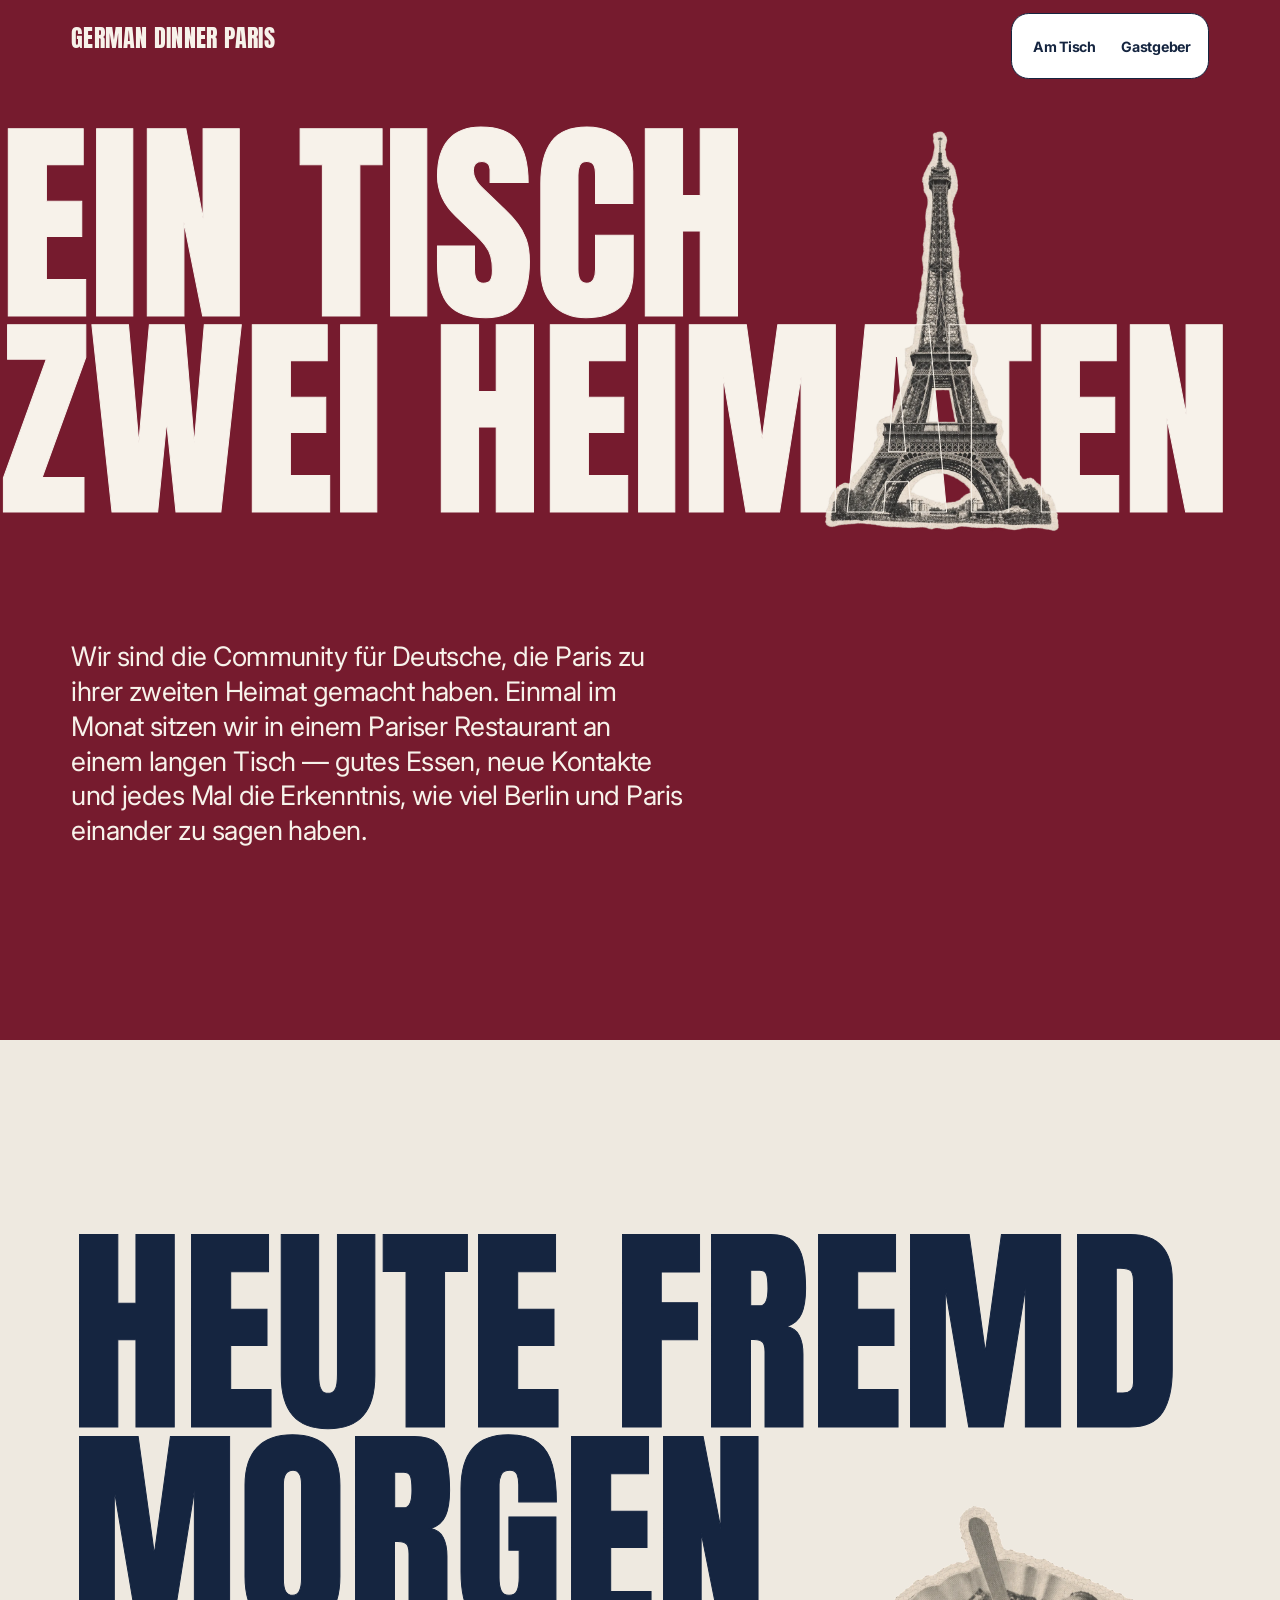
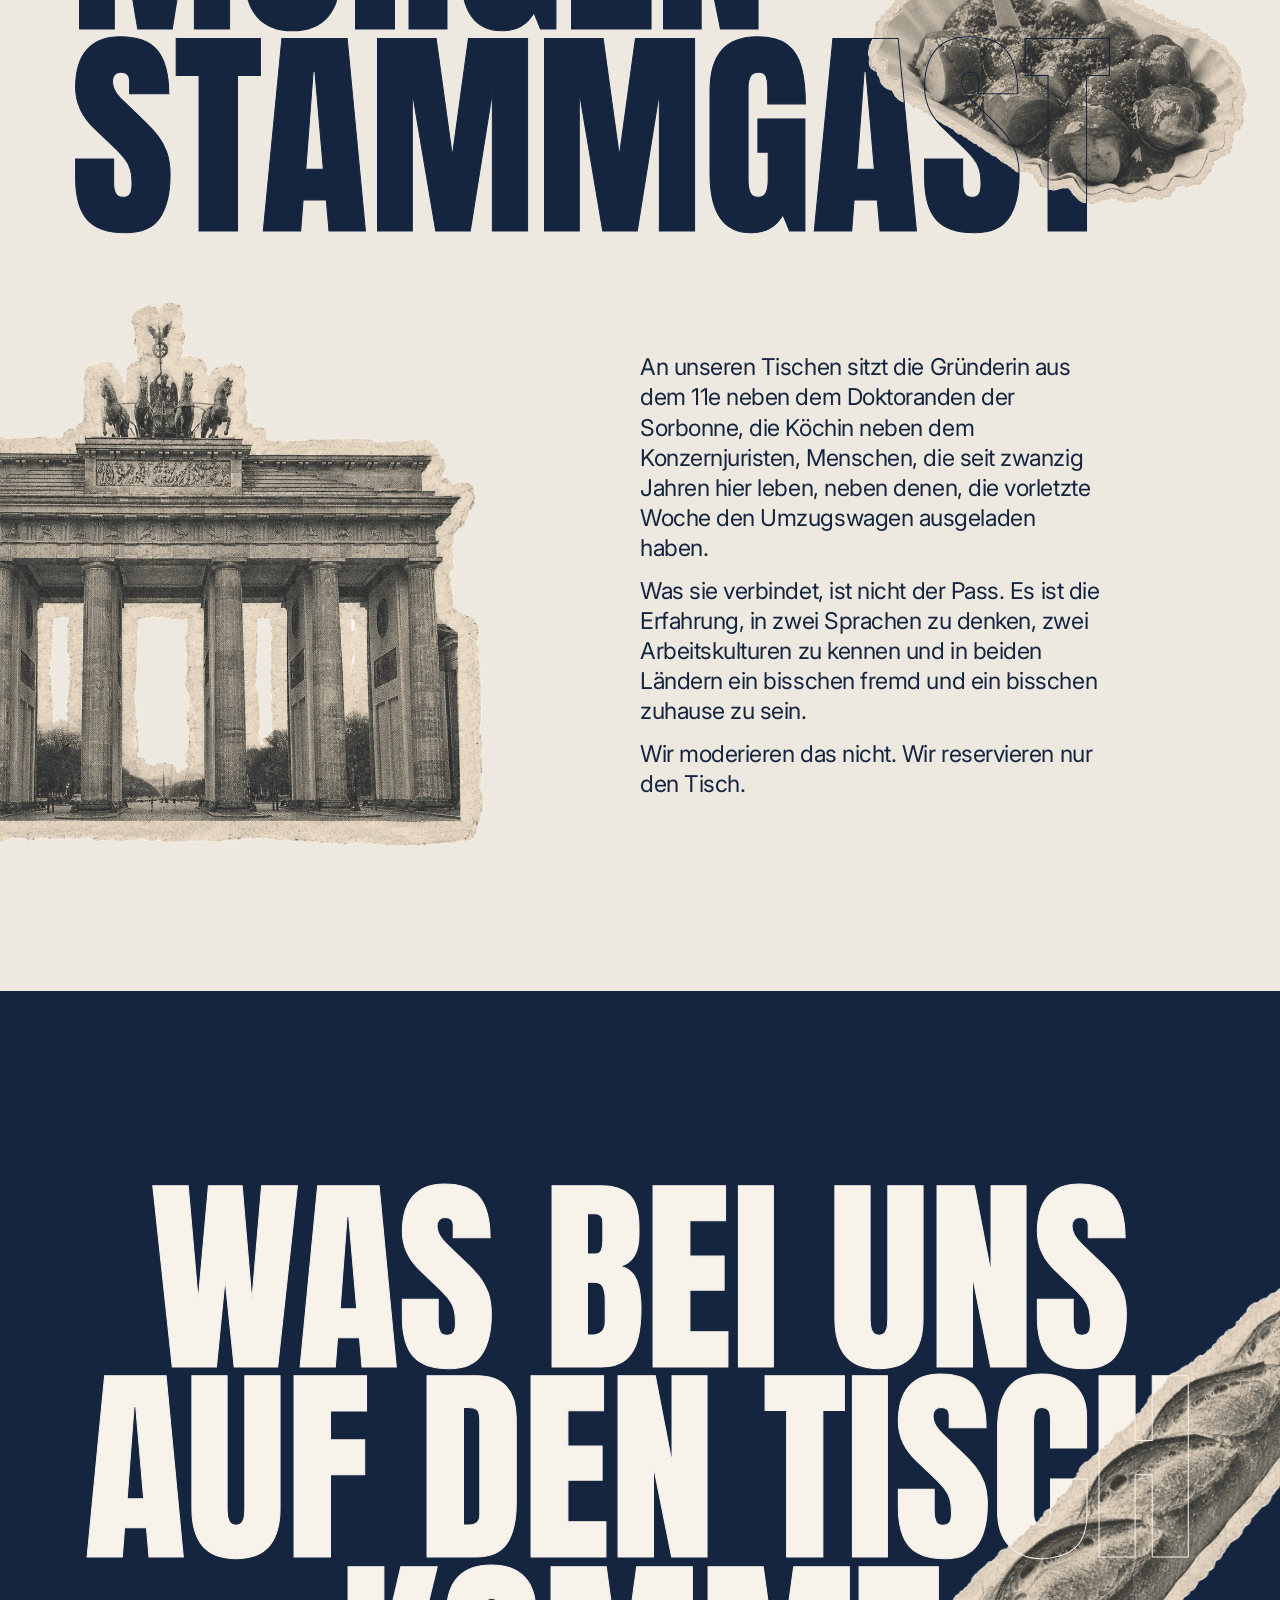
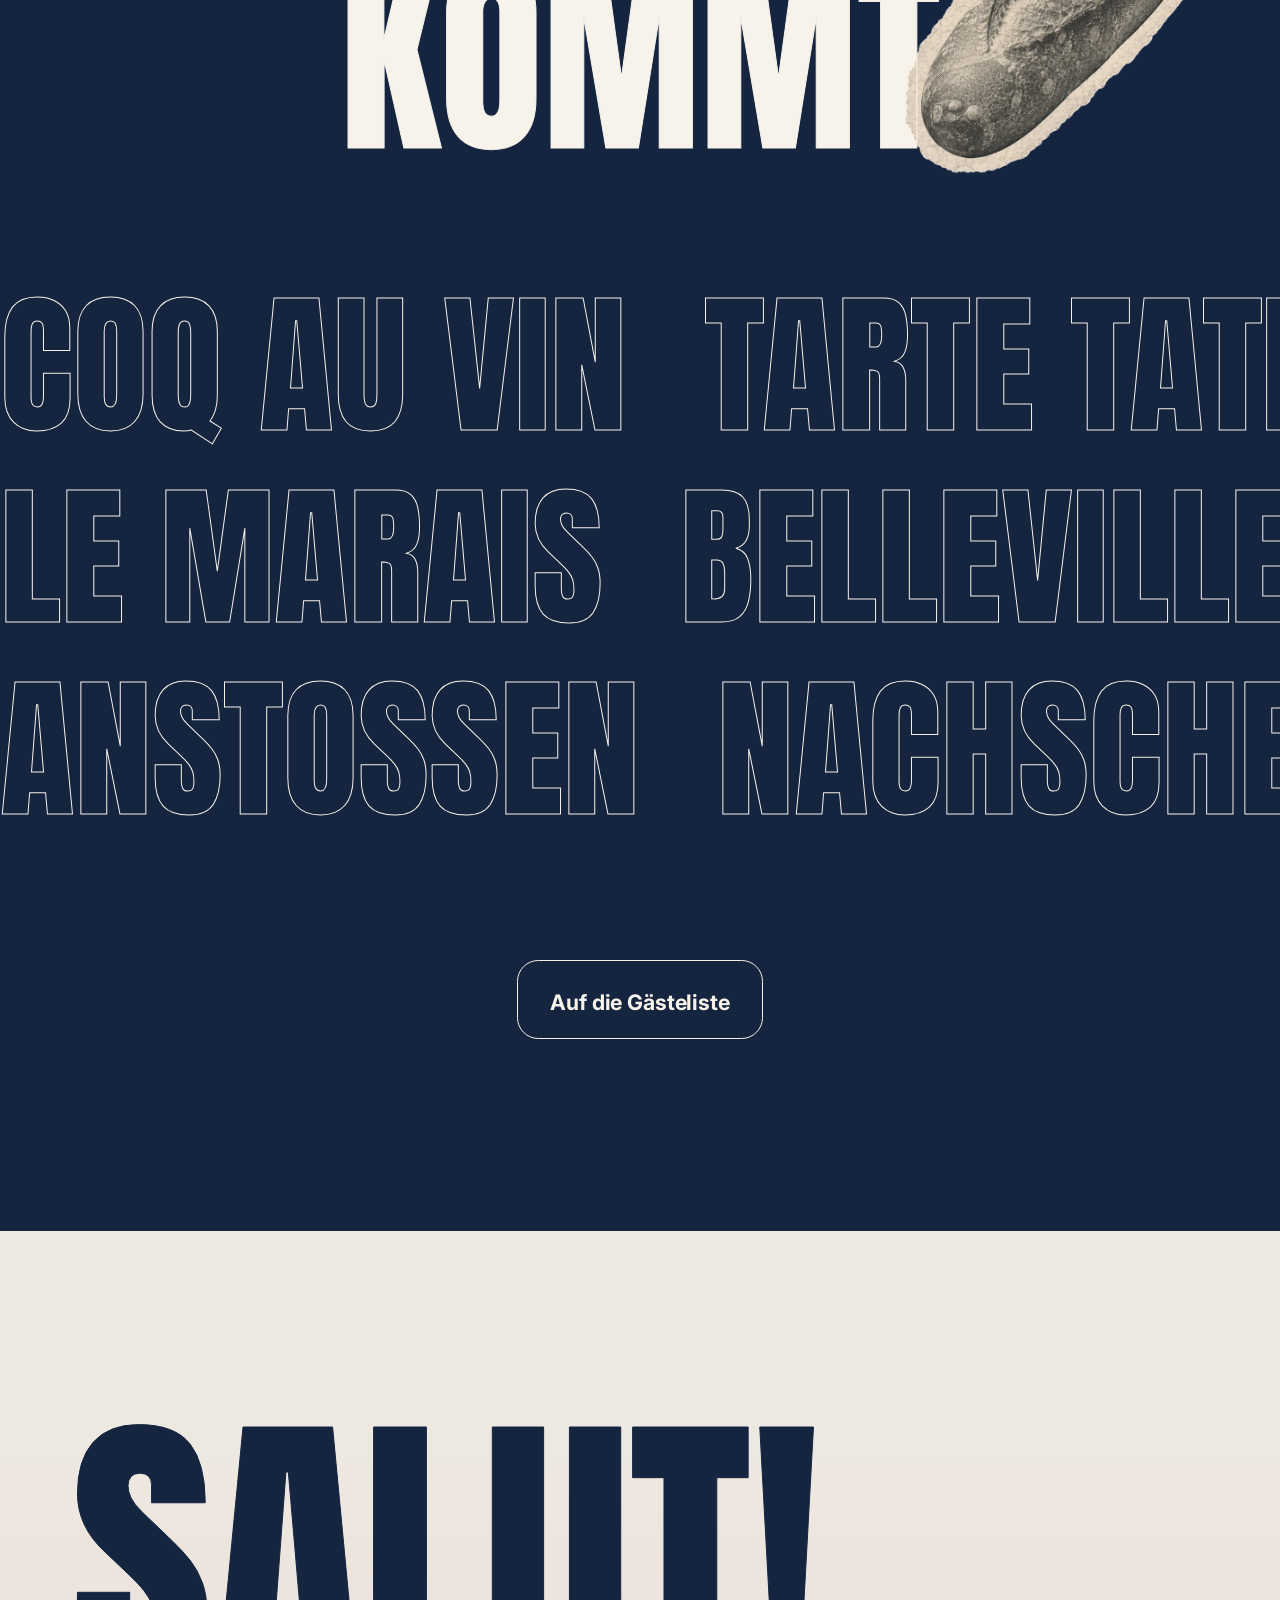
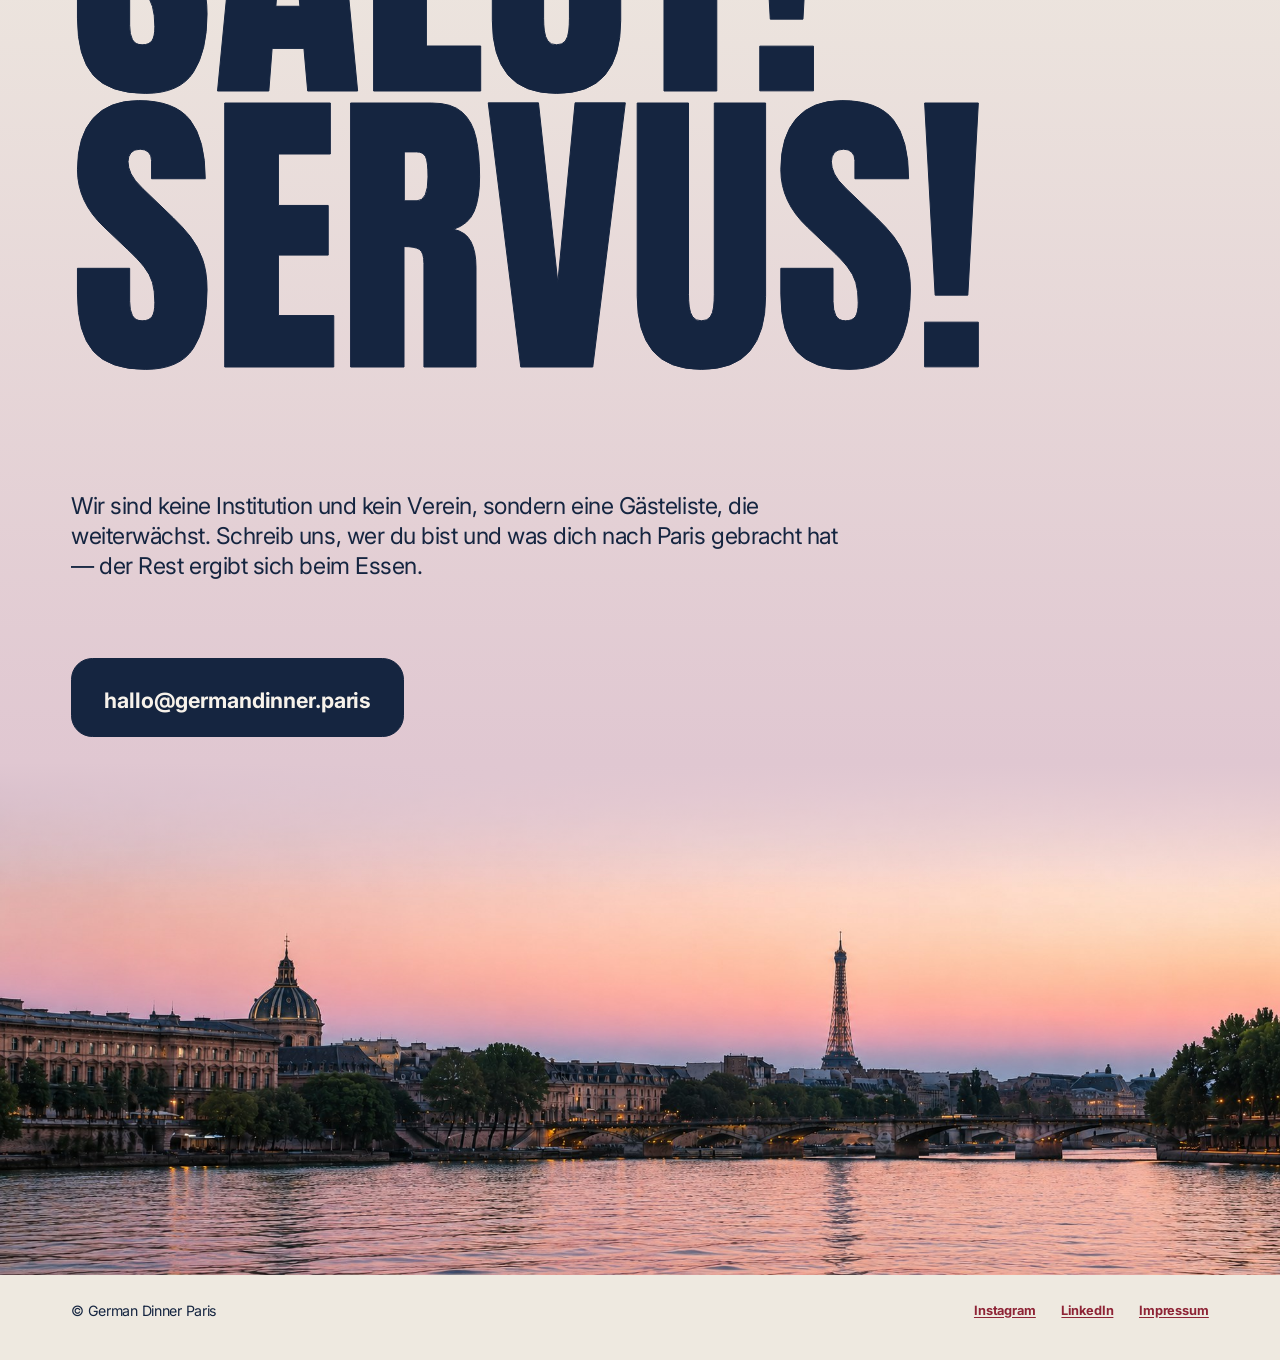
==== commit cb8eca97: "Responsive: eine Seite in zwei Groessen statt zwei Gestaltungen Die Mobilansicht war eine eigenstaen" ====
--- a/docs/index.html
+++ b/docs/index.html
@@ -10,10 +10,10 @@
 <link rel="preconnect" href="https://fonts.gstatic.com" crossorigin>
 <link href="https://fonts.googleapis.com/css2?family=Anton&family=Inter:wght@400;500;700&display=swap" rel="stylesheet">
 
-<link rel="stylesheet" href="tokens.css?v=1787051856">
-<link rel="stylesheet" href="base.css?v=1787051856">
-<link rel="stylesheet" href="components.css?v=1787051856">
-<link rel="stylesheet" href="page.css?v=1787051856">
+<link rel="stylesheet" href="tokens.css?v=1787060820">
+<link rel="stylesheet" href="base.css?v=1787060820">
+<link rel="stylesheet" href="components.css?v=1787060820">
+<link rel="stylesheet" href="page.css?v=1787060820">
 </head>
 <body>
 
--- a/docs/tokens.css
+++ b/docs/tokens.css
@@ -15,17 +15,30 @@
 
   /* ══ 1. BASIS-UNIT ═════════════════════════════════════════
      Die zentrale Größe des gesamten Systems. Alles ist ein
-     Vielfaches davon.
-     Original: font-size: 1vw, ab 1440px eingefroren auf 14.4px.
-     clamp() ergänzt eine Untergrenze und behebt damit den
-     Lesbarkeitsdefekt der Referenz zwischen 480 und 767px. */
-  --u: clamp(10px, 1vw, 14.4px);
-
-  /* Zweiter Unit nur für Display-Typografie und Marquee.
-     Ohne Untergrenze, damit Headlines auf sehr schmalen Viewports
-     die Contentbreite füllen statt überzulaufen — die Untergrenze
-     von --u schützt den Fließtext, würde hier aber Überlauf erzeugen. */
-  --u-display: min(1vw, 14.4px);
+     Vielfaches davon: Abstände, Spaltenbreiten, Bildmaße,
+     Bildpositionen, Radien, Kartenüberlappung.
+
+     1vw, ab 1440px eingefroren auf 14.4px. Bewusst OHNE Untergrenze:
+     dadurch ist die gesamte Geometrie der Seite auf jeder Breite
+     proportional identisch. Ein Handy zeigt nicht ein anderes Layout,
+     sondern dasselbe Layout kleiner — die Bildkomposition, die
+     Abstandsverhältnisse und die Anschnitte stimmen bis auf das
+     Pixel mit dem Desktop überein.
+
+     Eine frühere Fassung hatte hier clamp(10px, 1vw, 14.4px). Die
+     Untergrenze hat den Fließtext gerettet, aber die Geometrie
+     zerrissen: unterhalb von 1000px hörte --u auf mitzuwachsen,
+     während der Viewport weiter schrumpfte. Genau daraus entstanden
+     die Brüche zwischen Desktop- und Mobilansicht. Die Lesbarkeit
+     der Schrift wird jetzt dort gelöst, wo sie hingehört — in der
+     Typo-Skala (Block 3), nicht in der Layout-Einheit. */
+  --u: min(1vw, 14.4px);
+
+  /* Display-Typografie. Identisch mit --u, seit dieses keine
+     Untergrenze mehr hat. Bleibt als eigener Name bestehen, weil er
+     die Absicht benennt: Headlines skalieren rein proportional und
+     bekommen nie einen Mindestwert. */
+  --u-display: var(--u);
 
 
   /* ══ 2. FARBEN ═════════════════════════════════════════════ */
@@ -96,14 +109,33 @@
      an Antons Laufweite angepasst: Anton läuft rund 1,6× breiter als
      MD Nichrome. Erhalten bleibt die Regel, nicht die Zahl — die
      Headline füllt die Contentbreite von 1280px. */
+  /* Display: rein proportional, ohne Boden. Diese Grade sind auf jeder
+     Breite riesig, ein Mindestwert wäre sinnlos — und würde die Headline
+     auf schmalen Viewports über die Contentbreite hinaustreiben. */
   --fs-display-2xl: calc(var(--u-display) * 17.2);  /* 248px @1440 */
   --fs-display-xl:  calc(var(--u-display) * 15.5);  /* 223px @1440 */
-  --fs-heading-sm:  calc(var(--u) * 2.22);  /*  32px         */
-  --fs-body-lg:     calc(var(--u) * 1.81);  /*  26.1px       */
-  --fs-button:      calc(var(--u) * 1.67);  /*  24px         */
-  --fs-nav:         calc(var(--u) * 1.11);  /*  16px         */
-  --fs-caption:     calc(var(--u) * 1.11);  /*  16px         */
-  --fs-link-sm:     calc(var(--u) * 1);     /*  14.4px       */
+
+  /* Lesetypografie: proportional MIT Boden. Das ist die einzige Stelle,
+     an der die Mobilansicht bewusst von der reinen Verkleinerung
+     abweicht, und die Abweichung ist unvermeidlich: Geometrie darf
+     beliebig klein werden, Schrift nicht. Bei 375px wäre der Fließtext
+     ohne Boden 6,8px hoch.
+
+     max() statt einer Media Query, damit es keine Sprungstelle gibt: der
+     proportionale Wert gilt, solange er über dem Boden liegt, und
+     übernimmt ab der jeweiligen Breite von selbst. Fließtext etwa
+     wechselt bei rund 940px Viewport.
+
+     Folge, die man kennen muss: unter dieser Schwelle wächst der
+     Kontrast zwischen Headline und Fließtext nicht mehr mit. Am Desktop
+     stehen 248px gegen 26px (9,5:1), bei 375px 66px gegen 17px (3,9:1).
+     Die Hierarchie bleibt eindeutig, sie wird nur flacher. */
+  --fs-heading-sm:  max(21px, calc(var(--u) * 2.22));  /*  32px @1440 */
+  --fs-body-lg:     max(17px, calc(var(--u) * 1.81));  /*  26.1px     */
+  --fs-button:      max(15px, calc(var(--u) * 1.67));  /*  24px       */
+  --fs-nav:         max(13px, calc(var(--u) * 1.11));  /*  16px       */
+  --fs-caption:     max(12px, calc(var(--u) * 1.11));  /*  16px       */
+  --fs-link-sm:     max(12px, calc(var(--u) * 1));     /*  14.4px     */
 
   --lh-display: .9;
   --lh-tight:   1;
@@ -133,9 +165,15 @@
   --container-padding:   var(--space-xl);         /*   80px */
   --content-width:       calc(var(--u) * 88.9);   /* 1280px */
 
-  --column-text:         calc(var(--u) * 36.11);  /*  520px */
-  --column-text-wide:    calc(var(--u) * 60);     /*  864px */
-  --column-offset-half:  calc(var(--u) * 44.44);  /*  640px */
+  /* Textspalten: proportional, aber mit einer Mindestbreite — die
+     Gegenseite des Schriftbodens. Bei 375px wäre die Standardspalte
+     135px breit, mit 17px Schrift also rund dreizehn Zeichen pro Zeile.
+     min(100%, …) hält sie zugleich innerhalb der Contentbreite, sodass
+     die Mindestbreite auf sehr schmalen Displays zur Vollbreite wird.
+     Am Desktop greift beides nicht, dort gelten die 520 bzw. 864px. */
+  --column-text:         min(100%, max(320px, calc(var(--u) * 36.11)));  /* 520px */
+  --column-text-wide:    min(100%, max(320px, calc(var(--u) * 60)));     /* 864px */
+  --column-offset-half:  calc(var(--u) * 44.44);                         /* 640px */
 
   --card-height:         calc(var(--u) * 44.31);  /*  638px */
   --portrait-max-height: calc(var(--u) * 33);     /*  475px */
@@ -148,9 +186,13 @@
 
   /* ══ 6. BORDER RADIUS ══════════════════════════════════════ */
 
-  --radius-sm:   8px;
-  --radius-md:   1.2rem;   /* 19.2px — Standard für alle Flächen */
-  --radius-lg:   1.2rem;
+  /* Radien skalieren mit, sonst wirkt eine 333px breite Karte auf dem
+     Handy viel runder als dieselbe Karte mit 633px am Desktop. Früher
+     stand hier 1.2rem — ein rem-Wert hängt an der Browserschrift und
+     bleibt auf jeder Breite bei 19,2px. */
+  --radius-sm:   calc(var(--u) * 0.56);   /*   8px @1440 */
+  --radius-md:   calc(var(--u) * 1.33);   /* 19.2px — Standard für Flächen */
+  --radius-lg:   calc(var(--u) * 1.33);
   --radius-btn:  1em;      /* relativ zur eigenen Schriftgröße */
   --radius-pill: 1.39em;
 
@@ -205,40 +247,36 @@
 
 
 /* ============================================================
-   MOBILE — der einzige echte Layout-Breakpoint.
-   Eigener Multiplikatorsatz auf demselben Basisunit.
-   Display schrumpft stark (17.5→19.7 bei viel kleinerem u),
-   Body wächst relativ (1.81→4.62). Das Kontrastverhältnis
-   fällt von ~10:1 auf ~4:1 — beabsichtigt.
+   SCHMALE DISPLAYS
+   Bewusst winzig. Es gibt keinen zweiten Multiplikatorsatz mehr:
+   Abstände, Bildmaße, Spaltenbreiten und Radien kommen auf jeder
+   Breite aus derselben Skala, weil --u durchgehend 1vw ist. Was
+   hier steht, sind die zwei Werte, die physikalisch nicht
+   mitskalieren können.
+
+   Eine frühere Fassung hatte an dieser Stelle einen komplett
+   eigenen Satz Multiplikatoren — 4.62 statt 1.81 für den
+   Fließtext, 30 statt 15 für den Sektionsabstand, eigene
+   Bildpositionen. Das Ergebnis war eine zweite, eigenständige
+   Gestaltung statt einer Verkleinerung der ersten. Genau das
+   sollte weg.
    ============================================================ */
 
-@media (max-width: 479px) {
+@media (max-width: 719px) {
   :root {
-    --u: clamp(3.6px, 1vw, 5px);
-    --u-display: 1vw;
-
-    --fs-display-2xl: calc(var(--u-display) * 17.2);
-    --fs-display-xl:  calc(var(--u-display) * 15.5);
-    --fs-heading-sm:  calc(var(--u) * 4.62);
-    --fs-body-lg:     calc(var(--u) * 4.62);
-    --fs-button:      calc(var(--u) * 4);
-    --fs-nav:         calc(var(--u) * 4);
-    --fs-caption:     calc(var(--u) * 3.59);
-    --fs-link-sm:     calc(var(--u) * 3.59);
-
-    --space-2xs: calc(var(--u) * 1);
-    --space-xs:  calc(var(--u) * 2);
-    --space-sm:  calc(var(--u) * 4);
-    --space-md:  calc(var(--u) * 6);
-    --space-lg:  calc(var(--u) * 8);
-    --space-xl:  calc(var(--u) * 5.56);   /* Seitenpadding bleibt proportional */
-    --space-2xl: calc(var(--u) * 10);
-    --space-3xl: calc(var(--u) * 25);
-    --space-4xl: calc(var(--u) * 30);
-
-    --logo-width:    calc(var(--u) * 30);
-    --card-overlap:  calc(var(--u) * -8.2);
-    --radius-pill:   3em;
-    --text-stroke:   var(--text-stroke-mobile);
+    /* Die Kontur der Display-Headlines. 1px auf einer 250px hohen
+       Schrift ist proportional etwas völlig anderes als 1px auf
+       66px — proportional richtig wären 0,26px, das kann kein
+       Display darstellen. 0,7px ist der Kompromiss: noch sichtbar,
+       aber nicht mehr plakativ. Die einzige Alternative wäre, den
+       Effekt auf schmalen Displays ganz aufzugeben. */
+    --text-stroke: var(--text-stroke-mobile);
+
+    /* Der Versatz der halben Contentbreite. Er setzt voraus, dass
+       rechts daneben noch eine lesbare Spalte übrig bleibt:
+       Contentbreite 88,9vw minus Versatz 44,44vw ergibt bei 720px
+       genau die 320px Mindestspalte, darunter zu wenig. Unterhalb
+       steht der Fließtext deshalb links, die Bildobjekte darüber. */
+    --column-offset-half: 0px;
   }
 }
--- a/docs/base.css
+++ b/docs/base.css
@@ -159,9 +159,9 @@
 }
 .container--center { display: flex; justify-content: center; align-items: flex-start; }
 
-@media (max-width: 479px) {
-  .container { max-width: 100%; }
-}
+/* Kein Sonderfall für schmale Displays nötig: --container-max-width ist
+   100u, und --u ist 1vw — der Container ist unterhalb von 1440px also
+   ohnehin genau so breit wie der Viewport. */
 
 
 /* ── Spacer ─────────────────────────────────────────────────
@@ -183,10 +183,9 @@
 .textblock--offset    { margin-left: var(--column-offset-half); }
 .textblock--wide      { max-width: var(--column-text-wide); }
 
-@media (max-width: 479px) {
-  .textblock, .textblock--wide { max-width: 100%; }
-  .textblock--offset { margin-left: 0; }
-}
+/* Beide Maße regeln sich in tokens.css selbst: die Spaltenbreiten über
+   min()/max(), der Versatz über --column-offset-half, das unter 720px
+   auf 0 geht. Hier braucht es deshalb keine Media Query. */
 
 
 /* ── 50/50-Split mit Sticky-Visual ──────────────────────────
@@ -196,8 +195,13 @@
 .split__visual  { width: 50%; position: sticky; top: 0; padding-top: var(--space-2xl); }
 .split__content { width: 50%; padding-top: var(--space-lg); }
 
-@media (max-width: 479px) {
+/* Unter 720px stapeln die beiden Hälften. Das ist eine der zwei
+   Stellen, an denen die Bildschirmbreite wirklich ein anderes Layout
+   erzwingt: eine halbe Spalte ist bei 375px 166px breit, darin sind
+   Akkordeon-Titel und Fließtext nicht mehr unterzubringen. Die
+   Reihenfolge bleibt die des Desktops — Bild oben, Karten darunter. */
+@media (max-width: 719px) {
   .split          { flex-direction: column; }
   .split__visual  { width: 100%; position: static; padding-top: 0; }
-  .split__content { width: 100%; padding-top: calc(var(--u) * 20); }
-}
+  .split__content { width: 100%; padding-top: var(--space-lg); }
+}
--- a/docs/components.css
+++ b/docs/components.css
@@ -36,16 +36,31 @@
   padding-top: var(--space-xs);
 }
 
-@media (max-width: 479px) {
-  .header { margin-bottom: calc(var(--u) * 15); padding-top: calc(var(--u) * 6); }
-  .logo   { padding-top: 0; }
-}
-
+@media (max-width: 719px) {
+  /* Die Navigationspille ist das einzige Element, das nicht beliebig
+     mitschrumpfen darf — unter rund 44px Höhe ist sie mit dem Finger
+     nicht mehr sicher zu treffen. Dadurch reicht sie auf schmalen
+     Displays relativ tiefer ins Layout als am Desktop und berührte dort
+     die Oberkante der Headline (gemessen 10px Überlappung bei 375px).
+     Der Kopfbereich bekommt deshalb die Höhe der Pille als Mindestmaß,
+     womit der Abstand zwischen beiden wieder dem Desktop entspricht.
+     3.4 = Innenabstand oben (1.1em) + unten (1em) + Zeilenhöhe (1.3). */
+  .header { min-height: calc(var(--fs-nav) * 3.4); }
+}
 
 /* ════════════════════════════════════════════════════════════
    2  NAVIGATION
-   Desktop: freischwebende Pille oben rechts — keine Leiste.
-   Mobile:  Pille unten zentriert mit Menu-Trigger.
+   Freischwebende Pille oben rechts — auf jeder Breite dieselbe.
+
+   Früher klappte sie unter 480px in ein Bottom-Sheet mit
+   „Menü"-Trigger um. Das war der auffälligste Bruch zwischen
+   Desktop und Handy: anderer Ort, andere Form, anderes
+   Bedienmuster. Mit den zwei Einträgen, die die Seite hat, passt
+   die Pille auch auf ein 320px-Display — gemessen rund 176px
+   breit. Der Trigger bleibt im Markup und auf display:none; das
+   zugehörige Skript läuft dann ins Leere, ohne zu stören.
+   Käme je ein dritter oder vierter Eintrag dazu, wäre das
+   Bottom-Sheet wieder die richtige Antwort.
    ════════════════════════════════════════════════════════════ */
 
 .nav {
@@ -89,6 +104,19 @@
 .navlink:first-child { padding-left: 1.5em; }
 .navlink:last-child  { padding-right: 1.2em; }
 
+@media (max-width: 719px) {
+  /* Das Padding steht in em der Navigationsschrift, und die hat einen
+     Boden. Dadurch bleibt die Pille absolut fast gleich groß, während der
+     Viewport schrumpft: am Desktop nimmt sie 5% der Breite ein, bei 375px
+     wären es 16% — sie würde die Headline überdecken. Flacheres Padding
+     bringt sie auf rund 44px Höhe, also weiterhin auf die Mindestgröße
+     für Fingertippen, bei etwa 9% der Breite. Form, Ort und Verhalten
+     bleiben unverändert. */
+  .navlink             { padding: 1.1em .8em 1em; }
+  .navlink:first-child { padding-left: 1.2em; }
+  .navlink:last-child  { padding-right: 1.1em; }
+}
+
 /* Harte Inversion, ohne Dauer — das prägendste Merkmal des Designs */
 .navlink:hover {
   background-color: var(--color-secondary);
@@ -97,62 +125,6 @@
 }
 
 .nav__trigger { display: none; }
-
-@media (max-width: 479px) {
-  .nav {
-    /* Zentrierung über transform statt auto-Margins: bei fixierten Boxen
-       mit left:0 und right:0 lösen sich auto-Margins zu 0 auf, die Pille
-       würde am linken Rand kleben. */
-    top: auto;
-    right: auto;
-    bottom: var(--space-2xs);
-    left: 50%;
-    transform: translateX(-50%);
-    z-index: var(--z-nav-mobile);
-
-    flex-direction: column;
-    justify-content: flex-end;
-
-    width: max-content;
-    min-width: calc(var(--u) * 38);
-    max-width: calc(var(--u) * 60);
-    height: auto;
-    margin: 0;
-  }
-
-  .nav__trigger {
-    display: block;
-    width: 100%;
-    padding: 1.4em 0 1.2em;
-    color: var(--color-text-primary);
-    font-size: var(--fs-nav);
-    font-weight: var(--fw-bold);
-    letter-spacing: var(--ls-body);
-    text-align: center;
-    cursor: pointer;
-  }
-  .nav__trigger:hover {
-    background-color: var(--color-secondary);
-    color: var(--color-text-inverse);
-  }
-  .nav__trigger[aria-expanded="true"] { color: rgba(0, 0, 0, .36); }
-
-  .nav__list {
-    display: none;
-    flex-direction: column;
-    order: -1;              /* Links klappen ÜBER dem Trigger auf */
-    overflow: hidden;
-  }
-  .nav__list[data-open="true"] { display: flex; }
-
-  .navlink {
-    width: 100%;
-    padding-inline: 0;
-    text-align: center;
-  }
-  .navlink:first-child { padding-left: 0; }
-  .navlink:last-child  { padding: 1.4em 0 1.2em; }
-}
 
 
 /* ════════════════════════════════════════════════════════════
@@ -318,9 +290,12 @@
 
 .button + .button { margin-left: var(--space-xs); }
 
-@media (max-width: 479px) {
-  /* Buttonreihe wird zum Stack */
-  .button-row { display: flex; flex-direction: column; align-items: stretch; }
+@media (max-width: 719px) {
+  /* Nur die Richtung des Abstands dreht, falls mehrere Buttons
+     nebeneinander stünden. Der Button behält seine natürliche Breite wie
+     am Desktop — eine frühere Fassung zog ihn hier auf volle Breite, was
+     ihn optisch zu einem anderen Element machte. */
+  .button-row       { display: flex; flex-direction: column; align-items: flex-start; }
   .button + .button { margin-left: 0; margin-top: var(--space-2xs); }
 }
 
@@ -502,15 +477,12 @@
 }
 .plus__line--vertical { transform: rotate(90deg); }
 
-@media (max-width: 479px) {
-  .accordion__item {
-    padding: calc(var(--u) * 6) calc(var(--u) * 6) calc(var(--u) * 12);
-    transition: all var(--transition-mobile);
-  }
-  .accordion__toggle { padding: 0; }
-  .accordion__toggle[aria-expanded="true"] { margin-bottom: var(--space-xs); }
-  .accordion__panel  { position: static; transform: none; padding-inline: 0; }
-}
+/* Kein eigener Aufbau für schmale Displays. Der Stapel funktioniert
+   dort unverändert, weil Kartenpadding, Überlappung und der Versatz
+   des Panels alle Vielfache von --u sind und damit mitskalieren. Eine
+   frühere Fassung hat die Karten hier neu gepolstert und den Panel-
+   Versatz aufgehoben — das ließ den Stapel auf dem Handy anders
+   aussehen als am Desktop, ohne dass es nötig war. */
 
 
 /* ════════════════════════════════════════════════════════════
@@ -650,14 +622,13 @@
   cursor: pointer;
 }
 
-@media (max-width: 479px) {
-  .footer {
-    flex-direction: column;
-    align-items: flex-start;
-    /* Platz für die fixierte Bottom-Navigation */
-    padding-bottom: calc(var(--u) * 30);
-  }
-  .footer__link { margin-left: 0; margin-right: calc(var(--u) * 5); }
+@media (max-width: 719px) {
+  /* Die Fußzeile bleibt eine Zeile wie am Desktop und bricht nur, wenn
+     der Platz wirklich nicht reicht — dafür sorgt flex-wrap auf
+     .footer__links. Die frühere Freihaltung von 30u am unteren Rand ist
+     weg: sie war für die fixierte Bottom-Navigation da, und die sitzt
+     jetzt wieder oben rechts. */
+  .footer { flex-wrap: wrap; row-gap: var(--space-xs); }
 }
 
 
--- a/docs/page.css
+++ b/docs/page.css
@@ -16,7 +16,9 @@
 
   color: var(--color-text-primary);
   font-family: var(--font-display);
-  font-size: calc(var(--u) * 1.9);
+  /* Boden wie bei der Lesetypografie: proportional wären es bei 375px
+     7px, das ist als Wortmarke nicht mehr lesbar. */
+  font-size: max(15px, calc(var(--u) * 1.9));
   line-height: 1;
   letter-spacing: .01em;
   text-transform: uppercase;
@@ -27,10 +29,6 @@
 
 /* Auf dem Weinrot-Feld steht die Wortmarke in Creme */
 .section--accent .wordmark { color: var(--color-text-inverse); }
-
-@media (max-width: 479px) {
-  .wordmark { font-size: calc(var(--u) * 6); padding-top: 0; }
-}
 
 
 /* ── Headline-Größen ────────────────────────────────────────
@@ -70,34 +68,18 @@
    --container-max-width gebunden, damit sie oberhalb von 1440px
    mit dem Rest einfriert statt weiterzuwachsen. */
 
+/* 17 statt 17.5, und zwar auf jeder Breite. „Zwei Heimaten" ist bei
+   17.5 genau 102,1u breit, die Box aber nur 100u — die Headline lief
+   also immer über die rechte Kante, am Desktop um 30px, bei 375px um
+   8px. Bisher stand die Korrektur nur in der Mobilfassung, wodurch die
+   beiden Ansichten auch noch unterschiedliche Schriftgrade hatten. */
 .headline--hero .headline__text {
   width: var(--container-max-width);
   margin-inline: calc(var(--container-padding) * -1);
-  font-size: calc(var(--u-display) * 17.5);
+  font-size: calc(var(--u-display) * 17);
 }
 
 .headline--hero { min-height: calc(var(--u) * 34); }
-
-@media (max-width: 479px) {
-  /* Auf Mobile stapeln Headline, Bild und Text untereinander. Ohne
-     Mindesthöhe im Headline-Wrapper würde das absolut gesetzte Objekt
-     in den nachfolgenden Fließtext laufen. */
-  .headline--hero   { min-height: calc(var(--u) * 58);  }
-  .headline--object { min-height: calc(var(--u) * 128); }
-
-  /* 17 statt 17.5. Die Hero-Headline laeuft als einzige bis an beide
-     Viewportkanten; bei 17.5 ist die laengste Zeile („Zwei Heimaten")
-     383px breit und damit 8px breiter als ein 375er-Display — der letzte
-     Buchstabe wurde abgeschnitten. Der Wert gilt fuer jede Displaybreite,
-     weil --u-display rein proportional skaliert. */
-  .headline--hero .headline__text { font-size: calc(var(--u-display) * 17); }
-  /* Baguette und Sacré-Cœur bauen flacher als das Brandenburger Tor —
-     mit der Vorgabe von oben klaffte hier eine tote Fläche zwischen Bild
-     und Folgeelement. Der zweite Selektor trifft nur die Gästeliste-Seite:
-     im Hero heißt der Wrapper headline--hero, nicht headline--object. */
-  .section--dark   .headline--object { min-height: calc(var(--u) * 90); }
-  .section--accent .headline--object { min-height: calc(var(--u) * 90); }
-}
 
 
 /* ── Bildobjekte ────────────────────────────────────────────
@@ -172,42 +154,18 @@
   margin-left: calc(var(--u) * 49);
 }
 
-@media (max-width: 479px) {
-  /* Eiffelturm oben rechts über der Headline, rechts angeschnitten;
-     Tor darunter, links aus dem Bild laufend. */
-  .object--eiffel-hero {
-    width: calc(var(--u) * 58);
-    margin-top: calc(var(--u) * 2);
-    margin-left: calc(var(--u) * 48);
-  }
-  .object--tor-bleed {
-    width: calc(var(--u) * 78);
-    margin-top: calc(var(--u) * 60);
-    margin-left: calc(var(--u) * -14);
-  }
-  /* 46u statt 26u: bei 26u lag die Wurst ueber den letzten Buchstaben von
-     „Stammgast". Auf dem Elfenbein ist die Kontur marineblau und
-     verschwindet in einem so dunklen Stich — das Wort war schlicht weg.
-     Jetzt steht sie unter der Typografie, leicht ueber dem Tor. */
-  .object--currywurst {
-    width: calc(var(--u) * 52);
-    margin-top: calc(var(--u) * 46);
-    margin-left: calc(var(--u) * 48);
-  }
-  .object--baguette {
-    width: calc(var(--u) * 72);
-    margin-top: calc(var(--u) * 22);
-    margin-left: calc(var(--u) * 32);
-  }
-  /* 18.8u ist auch hier der rechte Anschlag: die Formate-Sektion trägt
-     overflow: visible, ein überstehender Rand — auch der transparente Rand
-     des PNG — macht die Seite horizontal scrollbar. Rechts bleiben 5px. */
-  .object--sacrecoeur {
-    width: calc(var(--u) * 74);
-    margin-top: calc(var(--u) * 12);
-    margin-left: calc(var(--u) * 18.8);
-  }
-}
+/* KEINE eigenen Positionen für schmale Displays. Das ist der Kern des
+   responsiven Verhaltens dieser Seite: weil Breite, margin-top und
+   margin-left aller Objekte Vielfache von --u sind und --u = 1vw ist,
+   sitzt jeder Papierausschnitt auf jeder Bildschirmbreite an genau
+   derselben relativen Stelle und hat genau denselben Anteil an der
+   Fläche. Der Eiffelturm überlagert am Handy dieselben Buchstaben wie am
+   Desktop, das Tor ist links genauso weit angeschnitten.
+
+   Eine frühere Fassung hatte hier fünf abweichende Platzierungen mit
+   eigenen Größen. Sie waren einzeln plausibel, ergaben zusammen aber
+   eine zweite Bildkomposition — der Hauptgrund, warum die Mobilansicht
+   wie eine andere Website wirkte. */
 
 
 /* ── Formate-Sektion auf Weinrot ────────────────────────────
@@ -251,10 +209,10 @@
 .marquee       { height: 15vw; }
 .marquee__link { font-size: 12vw; }
 
-@media (max-width: 479px) {
-  .marquee       { height: 22vw; }
-  .marquee__link { font-size: 17vw; }
-}
+/* Beide Werte stehen in vw und sind damit auf jeder Breite gleich —
+   das Band zeigt am Handy denselben Ausschnitt wie am Desktop. Eine
+   frühere Mobilfassung mit 22vw/17vw hat es dort deutlich wuchtiger
+   gemacht als in der Desktopansicht. */
 
 
 /* ── Bildspalte im Split (Gästeliste-Seite) ─────────────────
@@ -284,15 +242,23 @@
   margin-top: calc(var(--u) * -12);
 }
 
-@media (max-width: 479px) {
-  /* Auch mobil links angeschnitten — die Sektion clippt, der Anschnitt
-     ist das Gestaltungsmittel und darf auf dem Handy nicht verlorengehen.
-     margin-top muss explizit auf 0: der negative Wert vom Desktop wuerde
-     das Tor hier in den Vorspanntext ziehen. */
+@media (max-width: 719px) {
+  /* Zwei Korrekturen, beide rechnerisch, damit der Arc exakt so groß und
+     so weit angeschnitten bleibt wie am Desktop:
+
+     72.5% statt 145%, weil die Bildspalte beim Stapeln von der halben auf
+     die volle Contentbreite springt. 145% von 44,45vw und 72.5% von
+     88,9vw sind beide 64,45vw — dieselbe Bildbreite, gemessen am
+     Viewport. Ohne diese Halbierung wäre der Arc am Handy doppelt so
+     groß wie am Desktop.
+
+     margin-left bleibt bei -26u und ist damit ebenfalls unverändert in vw,
+     der Anschnitt links stimmt also weiter. Nur der negative margin-top
+     muss weg: er zog das Objekt am Desktop neben dem Kartenstapel nach
+     oben, hier stünde es damit im Vorspanntext. */
   .split__image {
-    width: 120%;
+    width: 72.5%;
     margin-top: 0;
-    margin-left: calc(var(--u) * -29);
   }
 }
 
@@ -302,13 +268,11 @@
    auseinanderläuft. */
 
 .accordion__text {
-  max-width: calc(var(--u) * 33);
-  font-size: calc(var(--u) * 1.35);
+  /* Böden wie beim übrigen Lesetext: proportional wären es bei 375px
+     124px Spaltenbreite und 5px Schrift. */
+  max-width: min(100%, max(260px, calc(var(--u) * 33)));
+  font-size: max(15px, calc(var(--u) * 1.35));
   line-height: var(--lh-body);
-}
-
-@media (max-width: 479px) {
-  .accordion__text { max-width: 100%; font-size: calc(var(--u) * 4); }
 }
 
 
@@ -322,11 +286,6 @@
 
 .footer__links { display: flex; flex-wrap: wrap; align-items: center; }
 .footer__link:last-child { margin-right: 0; }
-
-@media (max-width: 479px) {
-  .footer__text  { margin-bottom: var(--space-xs); }
-  .footer__links { gap: 0; }
-}
 
 
 /* ── Fließtext-Rhythmus in mehrabsätzigen Blöcken ──────────── */
@@ -341,15 +300,13 @@
    Die Spalte bleibt deutlich unter der Contentbreite — die Regel des
    Systems, dass Fließtext nie über die volle Breite läuft, gilt weiter. */
 
-.textblock--lead   { max-width: calc(var(--u) * 48); }   /* 691px */
-.textblock--lead p { font-size: calc(var(--u) * 2.1); }  /* 30.2px statt 26.1px */
-
-@media (max-width: 479px) {
-  /* Pflicht: die Regel oben steht in page.css und schlägt sonst die
-     Mobile-Regel aus base.css, die alle Textspalten auf 100% setzt. */
-  .textblock--lead   { max-width: 100%; }
-  .textblock--lead p { font-size: var(--fs-body-lg); }
-}
+.textblock--lead   { max-width: min(100%, max(320px, calc(var(--u) * 48))); }
+.textblock--lead p { font-size: max(19px, calc(var(--u) * 2.1)); }
+
+/* Beide Werte tragen dieselben Böden wie die übrige Lesetypografie, der
+   Grad bleibt also auch am Handy eine Stufe über dem normalen Fließtext.
+   Vorher fiel er dort auf --fs-body-lg zurück — die Hierarchie zwischen
+   Einstiegstext und Fließtext war damit nur am Desktop vorhanden. */
 
 
 /* ── Horizont: Abschlussbild mit Verlauf ────────────────────
@@ -401,88 +358,39 @@
   pointer-events: none;
 }
 
-@media (max-width: 479px) {
-  /* Das Panorama wäre bei 375px nur 150px hoch — als Abschluss zu wenig.
-     Deshalb hier ein festes, höheres Bildfenster mit Beschnitt an den
-     Seiten. object-position hält den Ausschnitt auf Eiffelturm und
-     Pont des Arts (bei 65% der Bildbreite). */
-  .horizon__photo img {
-    height: calc(var(--u) * 55);
-    object-fit: cover;
-    object-position: 65% 100%;
-  }
-
-  .horizon__photo::before { height: calc(var(--u) * 14); }
-}
-
-
-/* ── Zwischenbereich 480–900px ──────────────────────────────
-   Landscape-Handys und kleine Tablets. Der fehlende zweite Breakpoint
-   des Systems.
-
-   Warum es hier ueberhaupt bricht: unterhalb von 1000px Viewport haengt
-   --u an der Untergrenze des clamp (10px) und hoert auf mitzuwachsen,
-   waehrend die Contentbreite weiter mit dem Viewport schrumpft. Alle
-   Desktop-Maße sind aber Vielfache von --u und damit auf ein Verhaeltnis
-   von 1280px Contentbreite zu u=14.4px gerechnet. Gemessen bei 600px:
-
-     .textblock--offset  startet bei 444px in einer 489px breiten Spalte
-                         — dem Absatz bleiben 44px, er laeuft als
-                         Buchstabenband nach unten.
-     .split__image       haengt an margin-left -26u = -260px in einer nur
-                         244px breiten Spalte. Vom Arc bleiben 43%.
-     .object--tor-bleed  liegt bei aufgehobenem Versatz direkt hinter dem
-                         Fliesstext, der Absatz ist unlesbar.
-
-   Die Loesung ist dieselbe Stapelung wie auf dem Handy. Die Maße stehen
-   hier in vw statt in --u, weil sie das mitwachsen muessen, was --u in
-   diesem Bereich nicht mehr tut. Die Zahlen sind die der Mobilfassung:
-   dort ist --u unterhalb von 500px praktisch identisch mit 1vw, die
-   Komposition ist also dieselbe, nur groesser. */
-
-/* Das Seitenpadding haengt am Desktop an --u und friert deshalb unterhalb
-   von 1000px Viewport bei 55,6px ein, waehrend der Viewport weiter
-   schrumpft. Die Headlines skalieren aber mit --u-display = 1vw, sind also
-   immer 88,9vw breit. Gemessen: bei 600px Headline 533px in einer 489px
-   breiten Spalte, bei 945px Headline 840px in 834px — beides umbrochen,
-   „Heute fremd" und „auf den Tisch" fallen auseinander. Mit einem Padding
-   in vw stimmen Spalte und Headline wieder exakt ueberein, wie am Desktop
-   und wie auf dem Handy. Der Bereich reicht bis 999px, weil --u erst ab
-   1000px wieder mitwaechst. */
-
-@media (min-width: 480px) and (max-width: 999px) {
-  :root { --container-padding: 5.56vw; }
-}
-
-
-@media (min-width: 480px) and (max-width: 900px) {
-
-  /* Reservierte Hoehe fuer die absolut gesetzten Objekte, sonst laufen
-     sie in das jeweils folgende Element. */
-  .headline--hero                    { min-height:  58vw; }
-  .headline--object                  { min-height: 128vw; }
-  .section--dark   .headline--object { min-height:  90vw; }
-  .section--accent .headline--object { min-height:  90vw; }
-
-  .headline--hero .headline__text { font-size: calc(var(--u-display) * 17); }
-
-  .object--eiffel-hero { width: 58vw; margin-top:  2vw; margin-left:  48vw; }
-  .object--tor-bleed   { width: 78vw; margin-top: 60vw; margin-left: -14vw; }
-  .object--currywurst  { width: 52vw; margin-top: 46vw; margin-left:  48vw; }
-  .object--baguette    { width: 72vw; margin-top: 22vw; margin-left:  32vw; }
-  .object--sacrecoeur  { width: 74vw; margin-top: 12vw; margin-left: 18.8vw; }
-
-  /* Alle Textspalten volle Breite — die halbe Contentbreite gibt es in
-     diesem Bereich nicht mehr sinnvoll. */
-  .textblock,
-  .textblock--wide,
-  .textblock--lead   { max-width: 100%; }
-  .textblock--offset { margin-left: 0; }
-  .textblock--lead p { font-size: var(--fs-body-lg); }
-
-  /* Split stapeln, Bild ueber den Karten, Anschnitt links bleibt. */
-  .split          { flex-direction: column; }
-  .split__visual  { width: 100%; padding-top: 0; position: static; }
-  .split__content { width: 100%; padding-top: var(--space-lg); }
-  .split__image   { width: 120%; margin-top: 0; margin-left: -29vw; }
-}
+/* Kein Beschnitt auf schmalen Displays. Das Panorama läuft überall in
+   voller Breite und mit seinem eigenen Seitenverhältnis — bei 375px ist
+   es 150px hoch, am Desktop 576px, in beiden Fällen also 40% der
+   Viewportbreite. Eine frühere Fassung setzte hier ein festes, höheres
+   Bildfenster mit seitlichem Beschnitt: das gab dem Abschluss mehr
+   Präsenz, zeigte aber einen anderen Bildausschnitt als am Desktop. */
+
+
+/* ── Unter 720px: der Fließtext rutscht unter die Bilder ────
+   Die zweite und letzte Stelle, an der die Bildschirmbreite ein anderes
+   Layout erzwingt.
+
+   Am Desktop steht der Fließtext im Manifest rechts neben dem
+   Brandenburger Tor — der Versatz von 44,44u macht Platz dafür. Fällt
+   dieser Versatz weg (siehe --column-offset-half in tokens.css), liegt
+   der Absatz genau hinter dem Tor und ist unlesbar.
+
+   Die Objekte behalten trotzdem ihre Position, denn sie tragen die
+   Komposition. Stattdessen reserviert der Headline-Wrapper deren Höhe,
+   sodass der Text darunter beginnt statt daneben. Die Werte kommen aus
+   den Objektmaßen selbst, jeweils margin-top plus sichtbare Bildhöhe:
+
+     Tor           48u + 54u × 0,79  = 91u   → 100u mit Luft
+     Currywurst    19u + 30u × 0,78  = 42u
+     Baguette       5u + 44u × 0,88  = 44u   →  52u
+     Sacré-Cœur   0,5u + 44u × 0,88  = 39u   →  48u
+
+   Der frühere Zwischenbereich 480–900px, der hier stand, ist ersatzlos
+   weg. Er hat nur reparariert, was die Untergrenze von --u kaputt
+   gemacht hat — und die gibt es nicht mehr. */
+
+@media (max-width: 719px) {
+  .headline--object                  { min-height: calc(var(--u) * 100); }
+  .section--dark   .headline--object { min-height: calc(var(--u) *  52); }
+  .section--accent .headline--object { min-height: calc(var(--u) *  48); }
+}
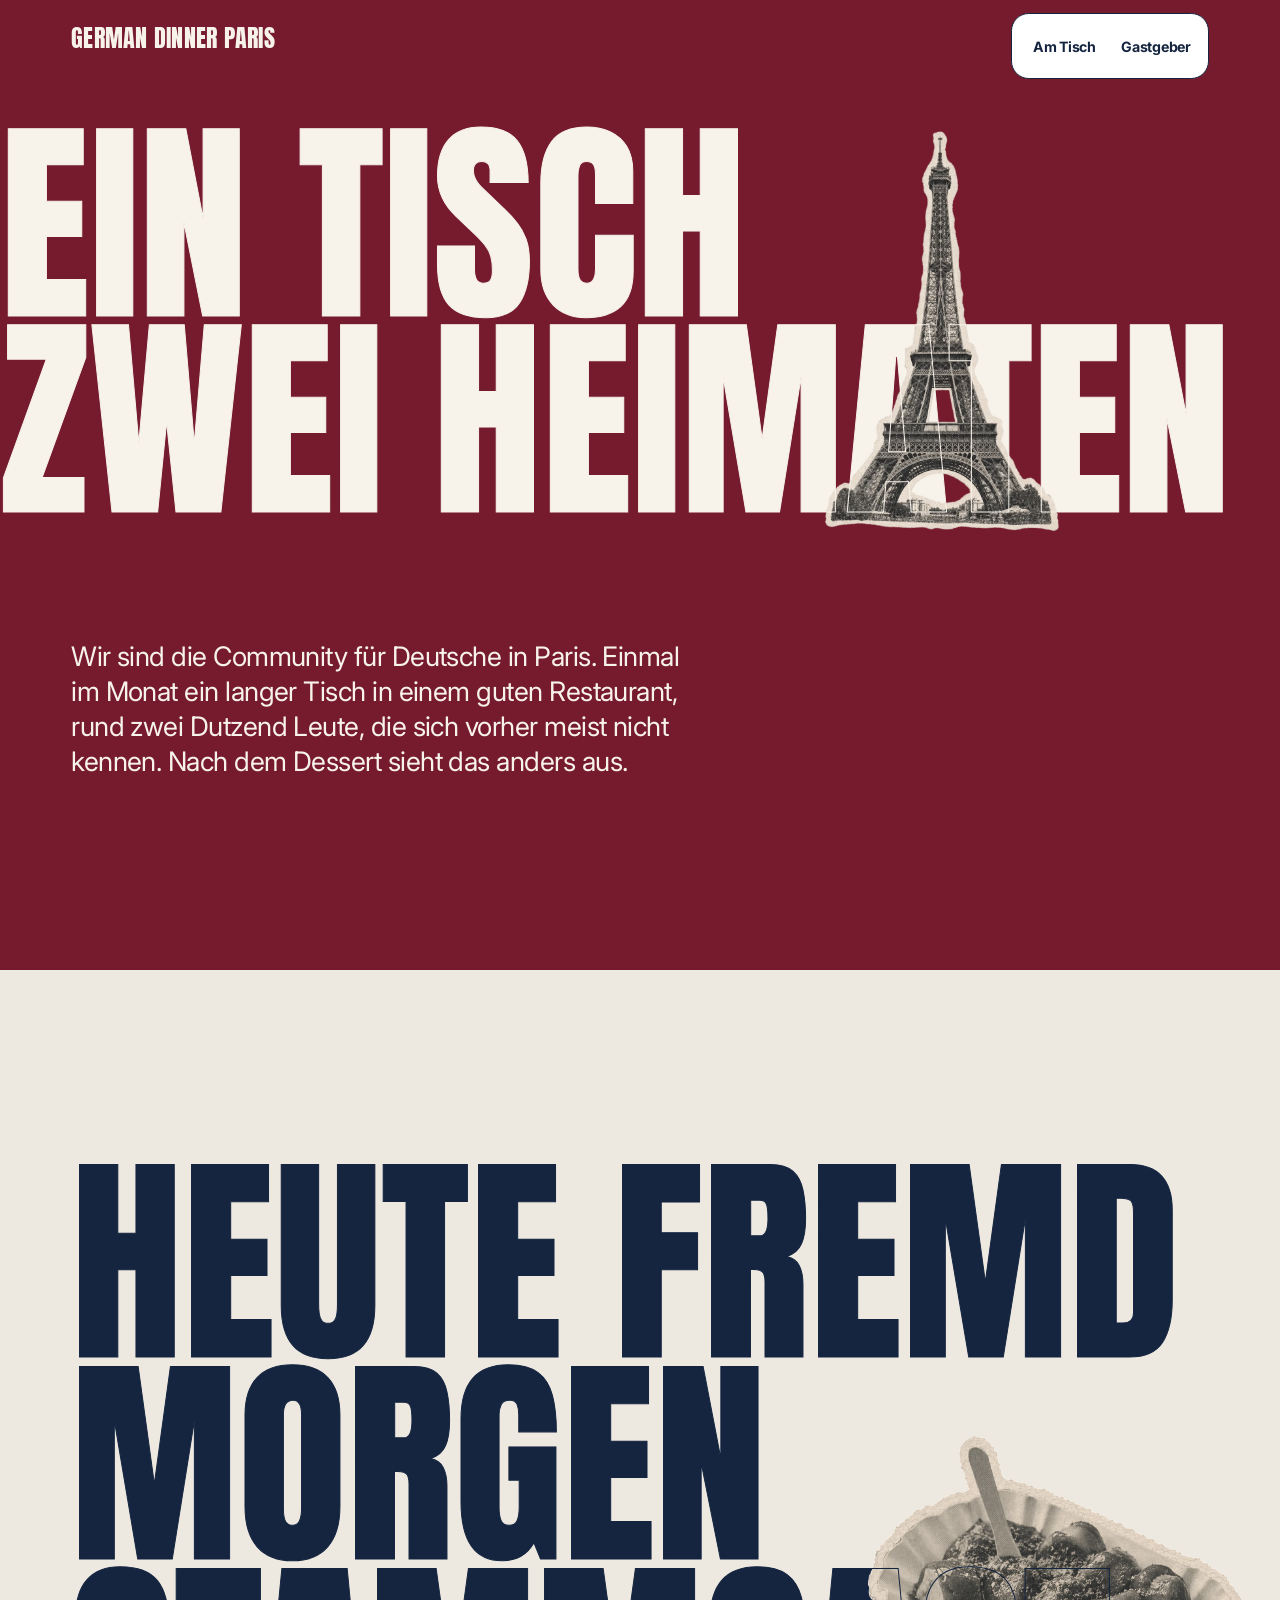
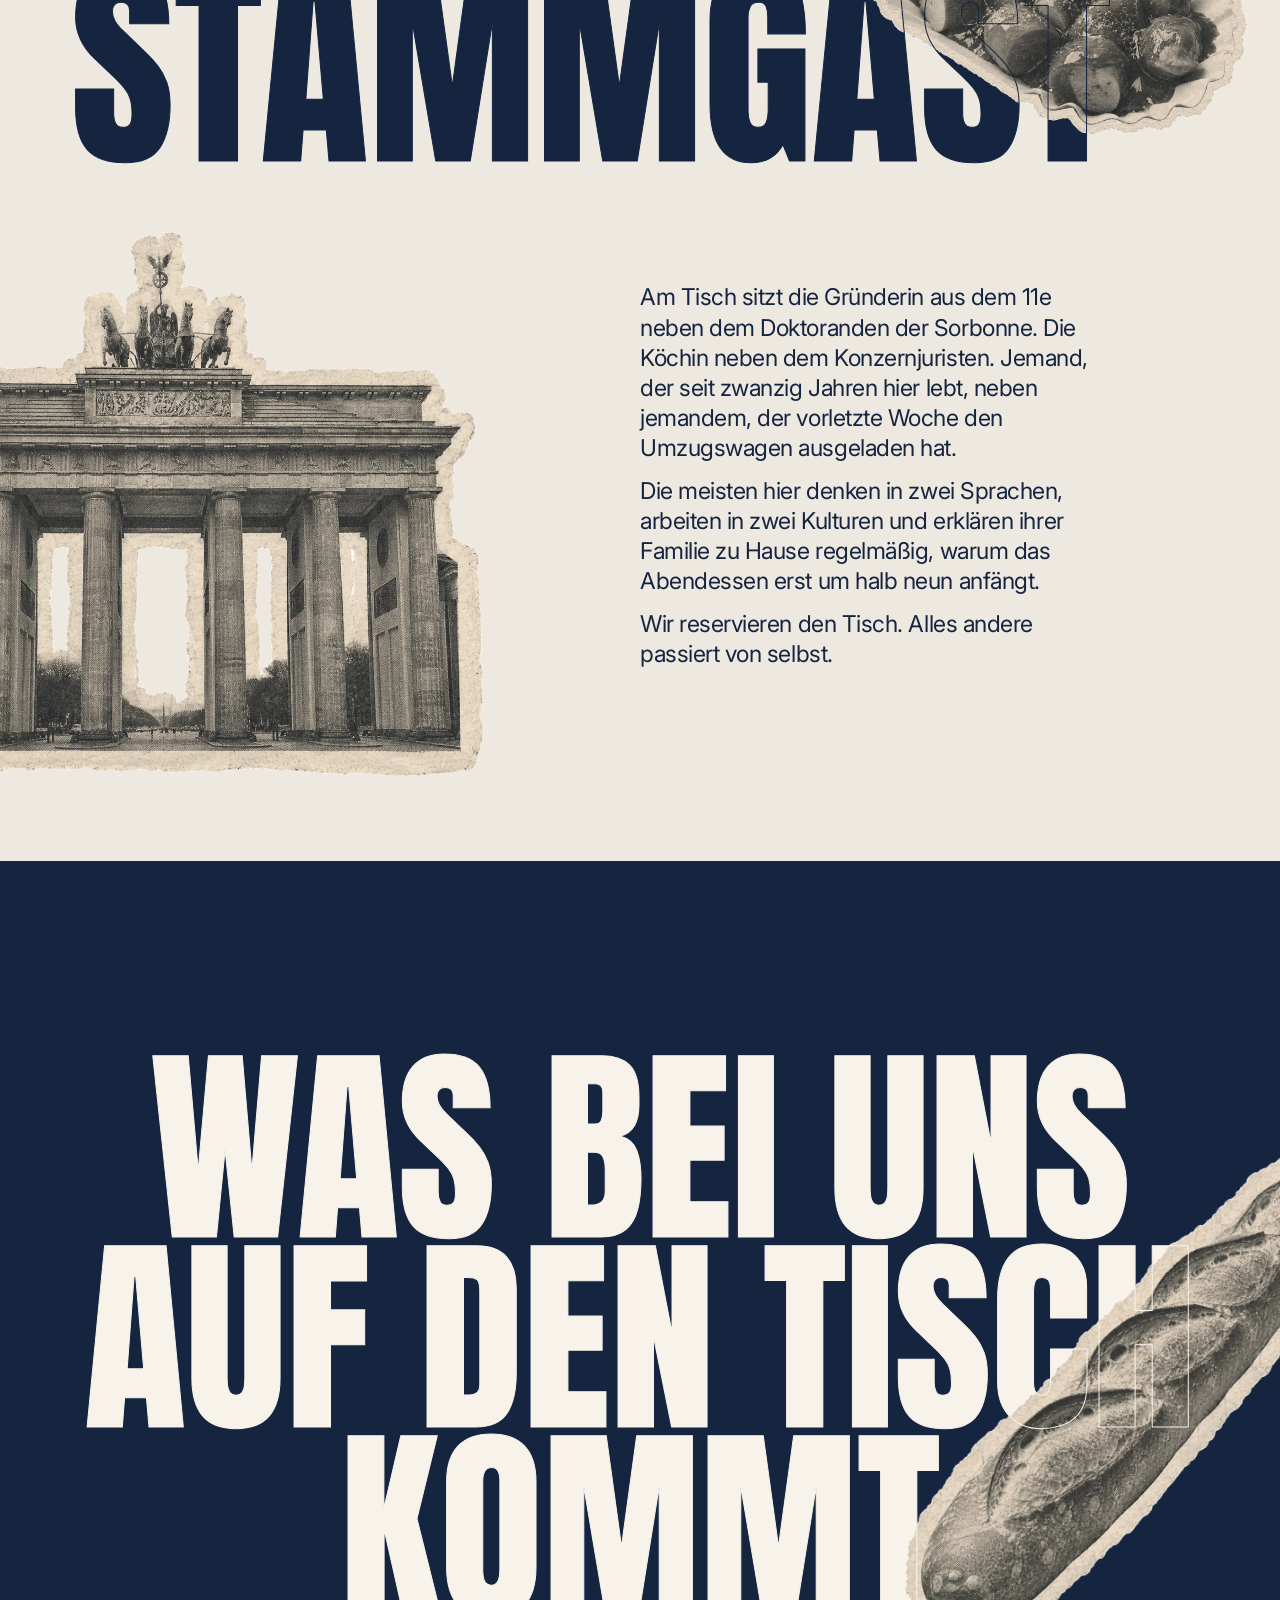
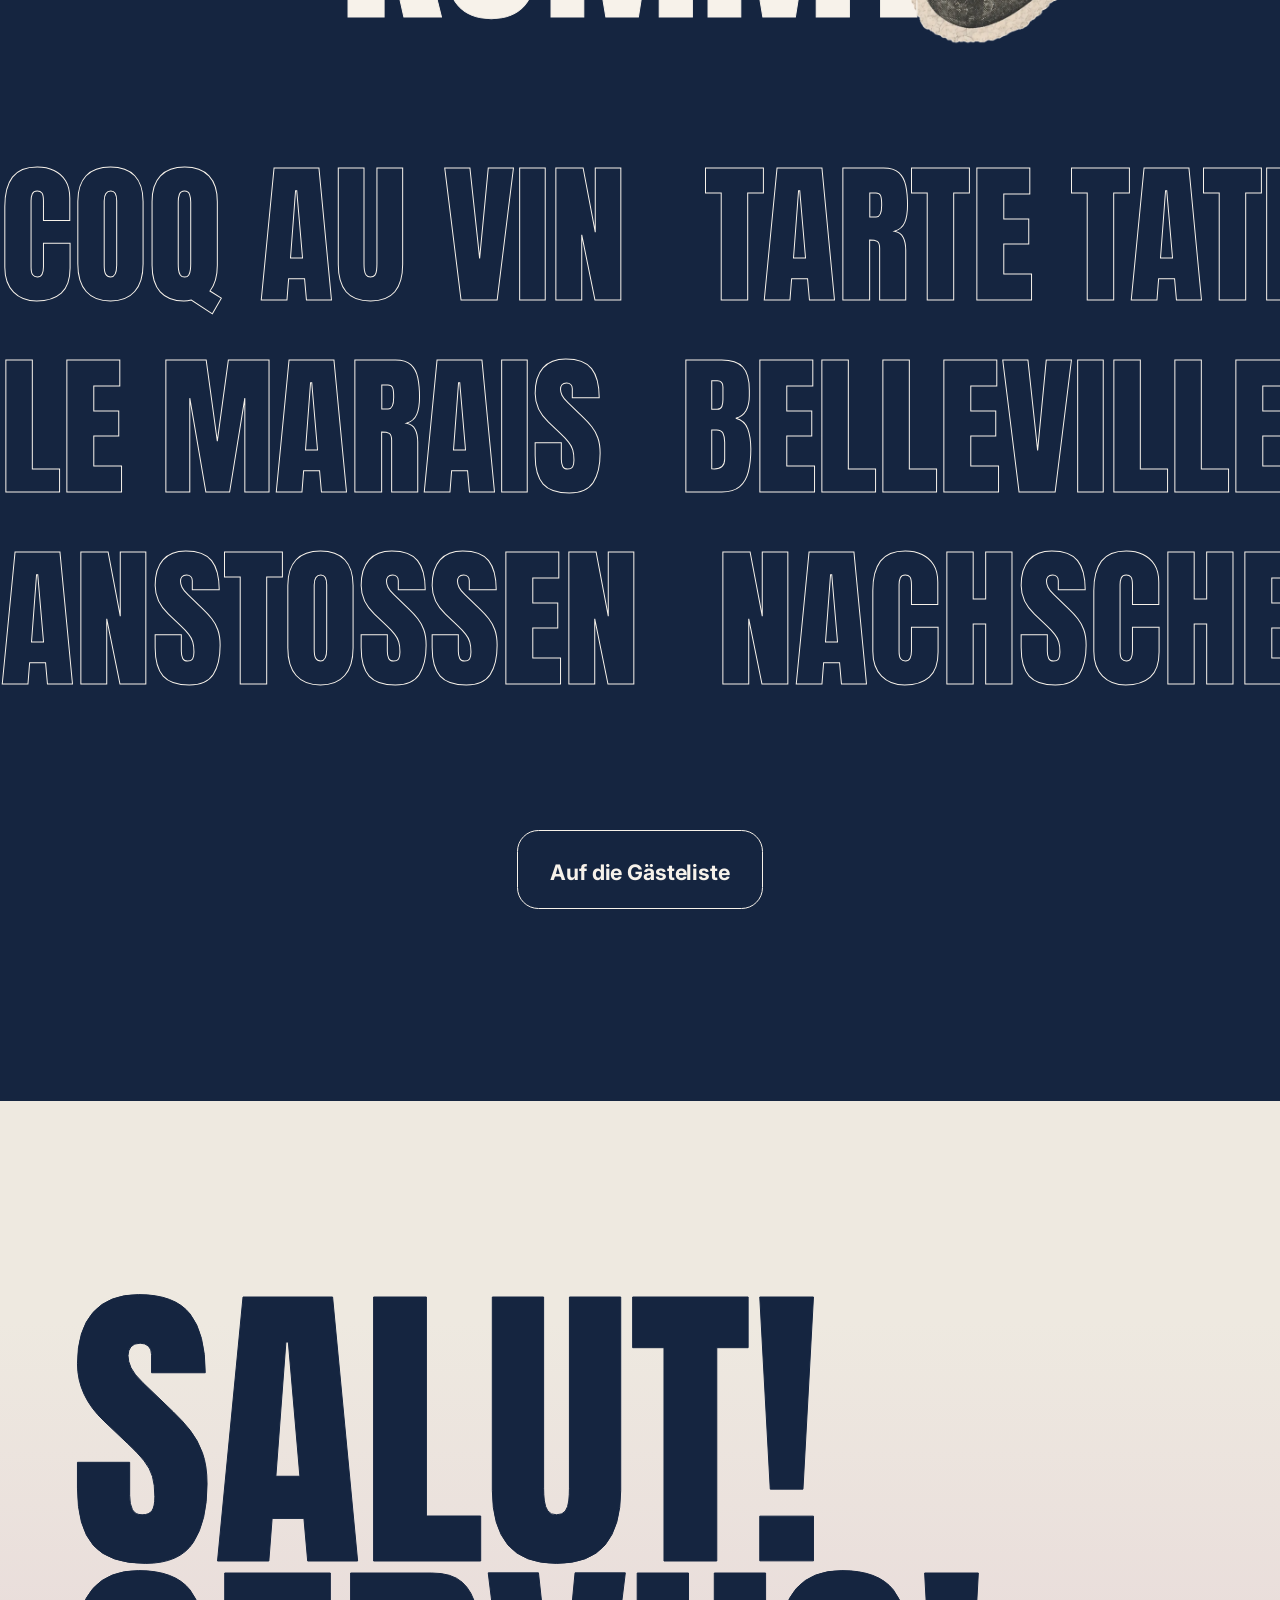
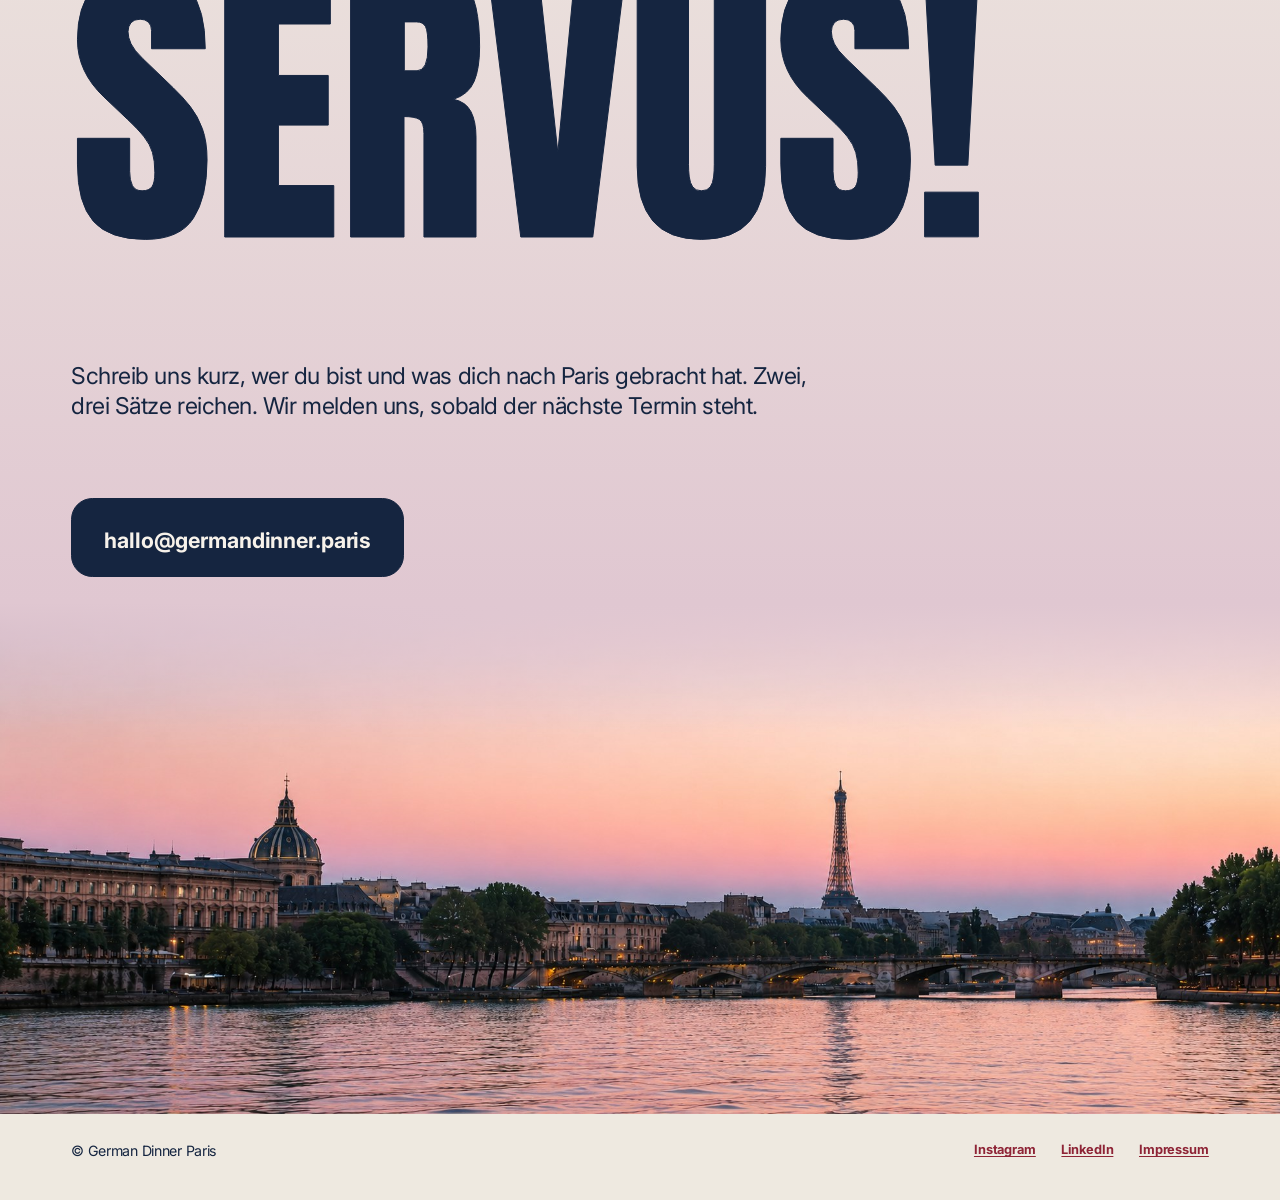
==== commit 8270767e: "Texte: keine Gedankenstriche, keine Formeln Alle zwanzig Gedankenstriche im sichtbaren Text sind weg" ====
--- a/docs/index.html
+++ b/docs/index.html
@@ -3,17 +3,17 @@
 <head>
 <meta charset="utf-8">
 <meta name="viewport" content="width=device-width, initial-scale=1">
-<title>German Dinner Paris — Ein Tisch, zwei Heimaten</title>
-<meta name="description" content="Die Community für Deutsche in Paris. Lange Tische, deutsch-französische Küche, neue Leute — und jedes Mal die Erkenntnis, wie viel Berlin und Paris einander zu sagen haben.">
+<title>German Dinner Paris</title>
+<meta name="description" content="Einmal im Monat ein langer Tisch in einem Pariser Restaurant. Für Deutsche, die hier leben, arbeiten und Lust auf neue Leute haben.">
 
 <link rel="preconnect" href="https://fonts.googleapis.com">
 <link rel="preconnect" href="https://fonts.gstatic.com" crossorigin>
 <link href="https://fonts.googleapis.com/css2?family=Anton&family=Inter:wght@400;500;700&display=swap" rel="stylesheet">
 
-<link rel="stylesheet" href="tokens.css?v=1787060820">
-<link rel="stylesheet" href="base.css?v=1787060820">
-<link rel="stylesheet" href="components.css?v=1787060820">
-<link rel="stylesheet" href="page.css?v=1787060820">
+<link rel="stylesheet" href="tokens.css?v=1787676183">
+<link rel="stylesheet" href="base.css?v=1787676183">
+<link rel="stylesheet" href="components.css?v=1787676183">
+<link rel="stylesheet" href="page.css?v=1787676183">
 </head>
 <body>
 
@@ -52,11 +52,10 @@
     <div class="spacer spacer--sm"></div>
 
     <div class="textblock textblock--lead">
-      <p>Wir sind die Community für Deutsche, die Paris zu ihrer zweiten
-         Heimat gemacht haben. Einmal im Monat sitzen wir in einem Pariser
-         Restaurant an einem langen Tisch — gutes Essen, neue Kontakte und
-         jedes Mal die Erkenntnis, wie viel Berlin und Paris einander zu
-         sagen haben.</p>
+      <p>Wir sind die Community für Deutsche in Paris. Einmal im Monat ein
+         langer Tisch in einem guten Restaurant, rund zwei Dutzend Leute,
+         die sich vorher meist nicht kennen. Nach dem Dessert sieht das
+         anders aus.</p>
     </div>
 
     <div class="spacer spacer--lg"></div>
@@ -81,14 +80,14 @@
     <div class="spacer spacer--md"></div>
 
     <div class="textblock textblock--offset">
-      <p>An unseren Tischen sitzt die Gründerin aus dem 11e neben dem
-         Doktoranden der Sorbonne, die Köchin neben dem Konzernjuristen,
-         Menschen, die seit zwanzig Jahren hier leben, neben denen, die
-         vorletzte Woche den Umzugswagen ausgeladen haben.</p>
-      <p>Was sie verbindet, ist nicht der Pass. Es ist die Erfahrung, in zwei
-         Sprachen zu denken, zwei Arbeitskulturen zu kennen und in beiden
-         Ländern ein bisschen fremd und ein bisschen zuhause zu sein.</p>
-      <p>Wir moderieren das nicht. Wir reservieren nur den Tisch.</p>
+      <p>Am Tisch sitzt die Gründerin aus dem 11e neben dem Doktoranden der
+         Sorbonne. Die Köchin neben dem Konzernjuristen. Jemand, der seit
+         zwanzig Jahren hier lebt, neben jemandem, der vorletzte Woche den
+         Umzugswagen ausgeladen hat.</p>
+      <p>Die meisten hier denken in zwei Sprachen, arbeiten in zwei Kulturen
+         und erklären ihrer Familie zu Hause regelmäßig, warum das
+         Abendessen erst um halb neun anfängt.</p>
+      <p>Wir reservieren den Tisch. Alles andere passiert von selbst.</p>
     </div>
 
     <div class="spacer spacer--lg"></div>
@@ -222,9 +221,9 @@
       <div class="spacer spacer--md"></div>
 
       <div class="textblock textblock--wide">
-        <p>Wir sind keine Institution und kein Verein, sondern eine Gästeliste,
-           die weiterwächst. Schreib uns, wer du bist und was dich nach Paris
-           gebracht hat — der Rest ergibt sich beim Essen.</p>
+        <p>Schreib uns kurz, wer du bist und was dich nach Paris gebracht hat.
+           Zwei, drei Sätze reichen. Wir melden uns, sobald der nächste
+           Termin steht.</p>
       </div>
 
       <div class="spacer spacer--sm"></div>
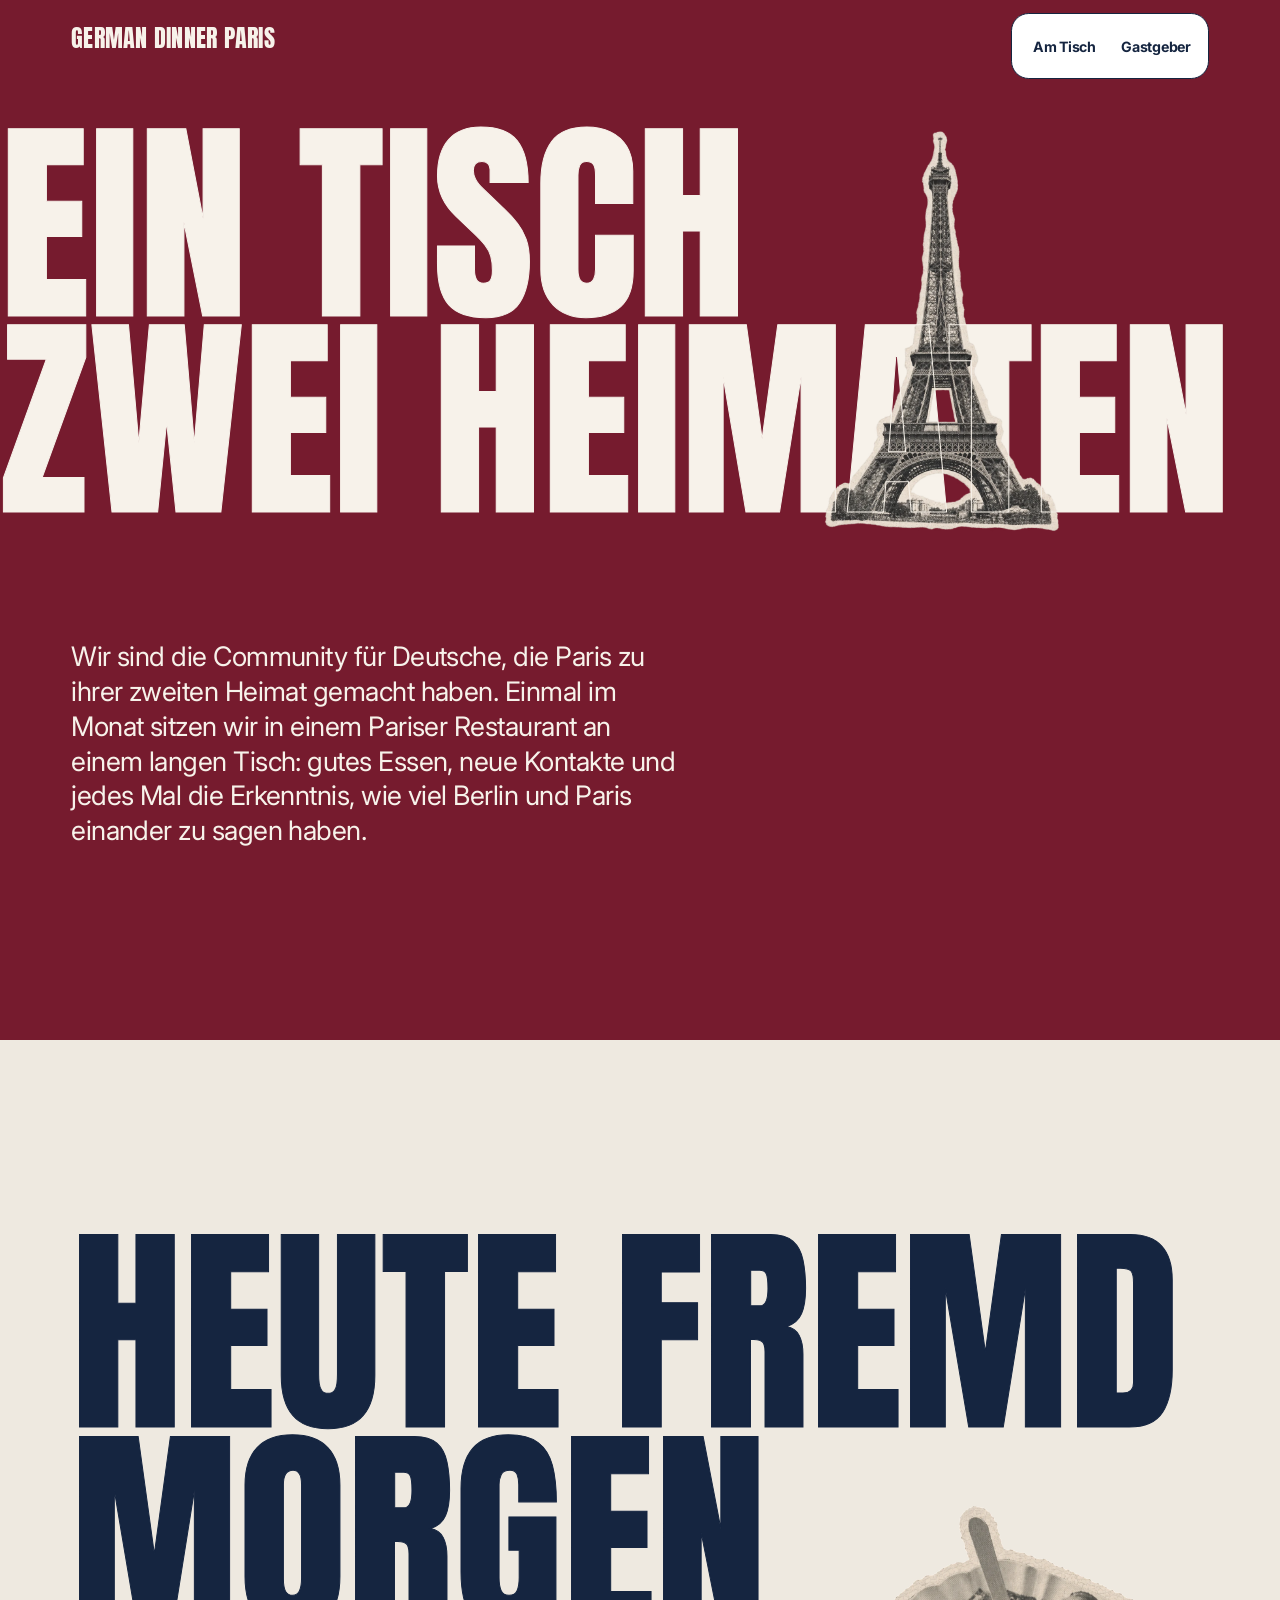
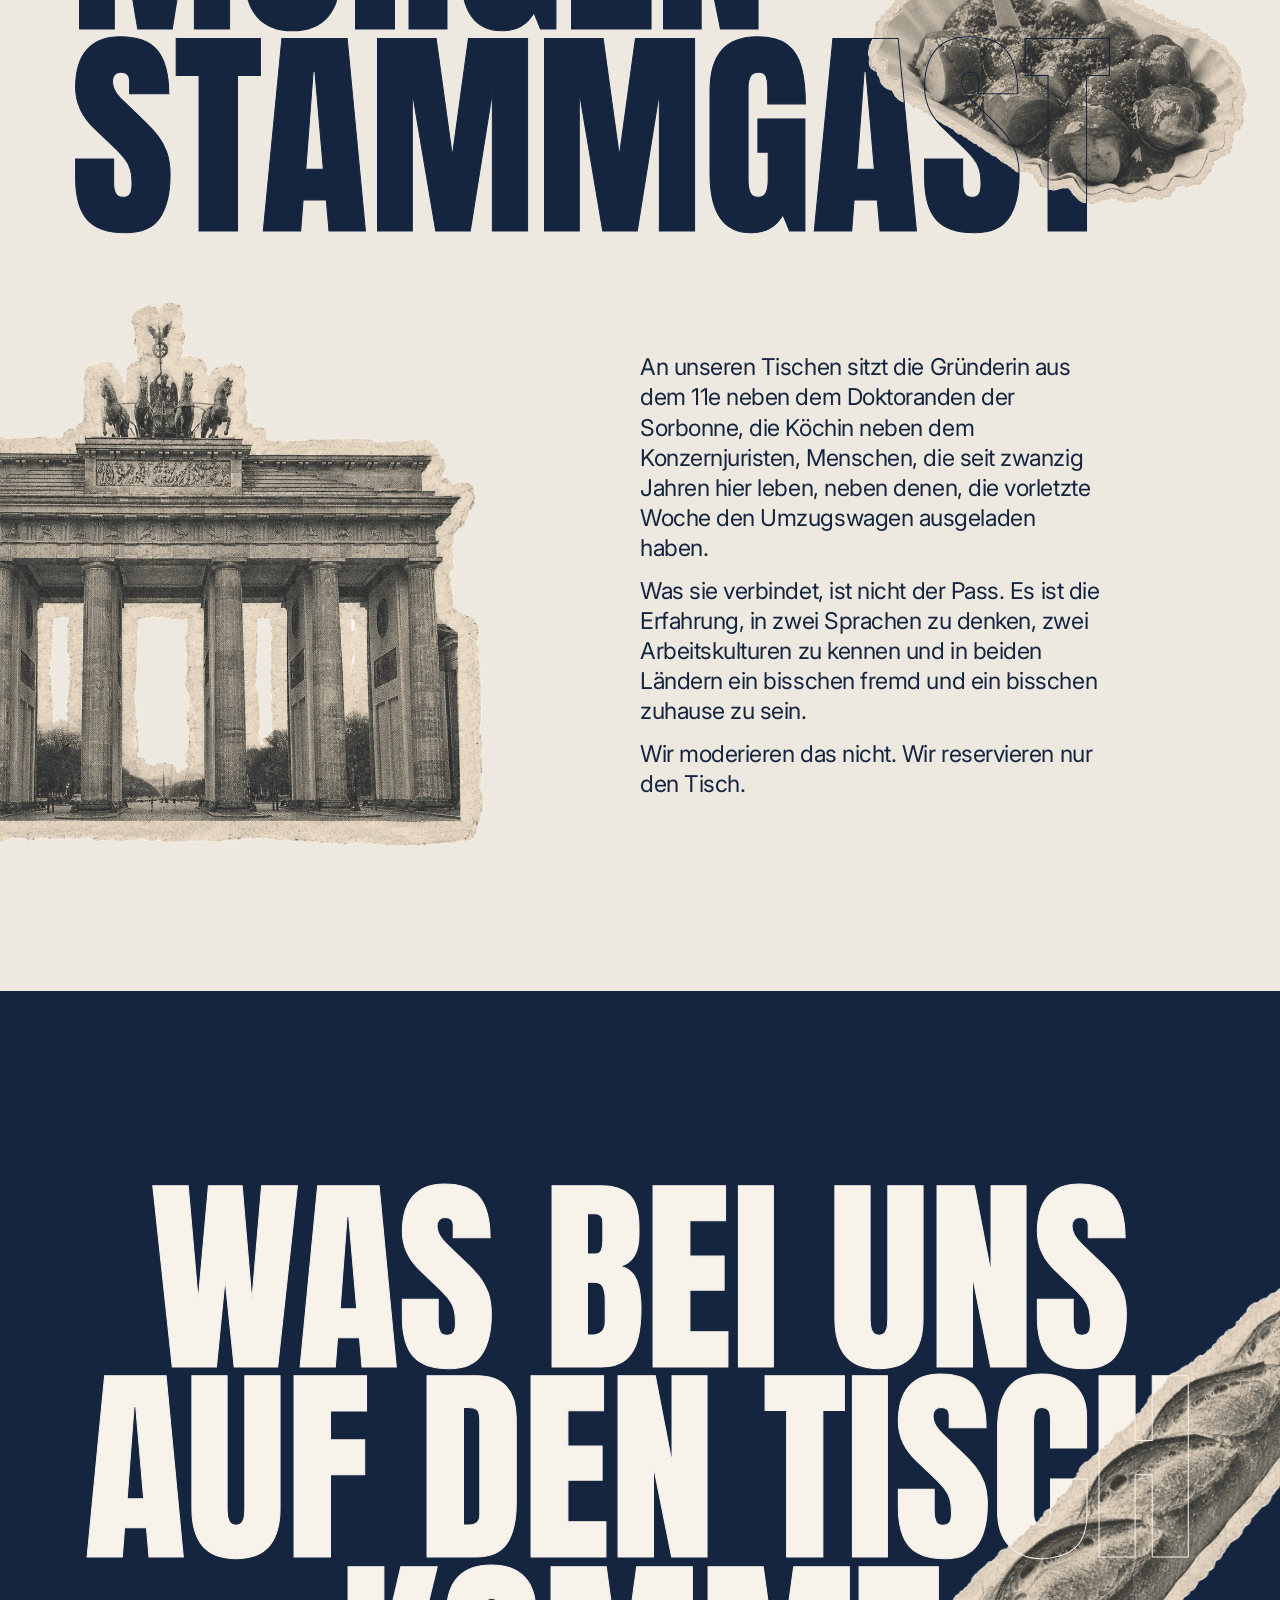
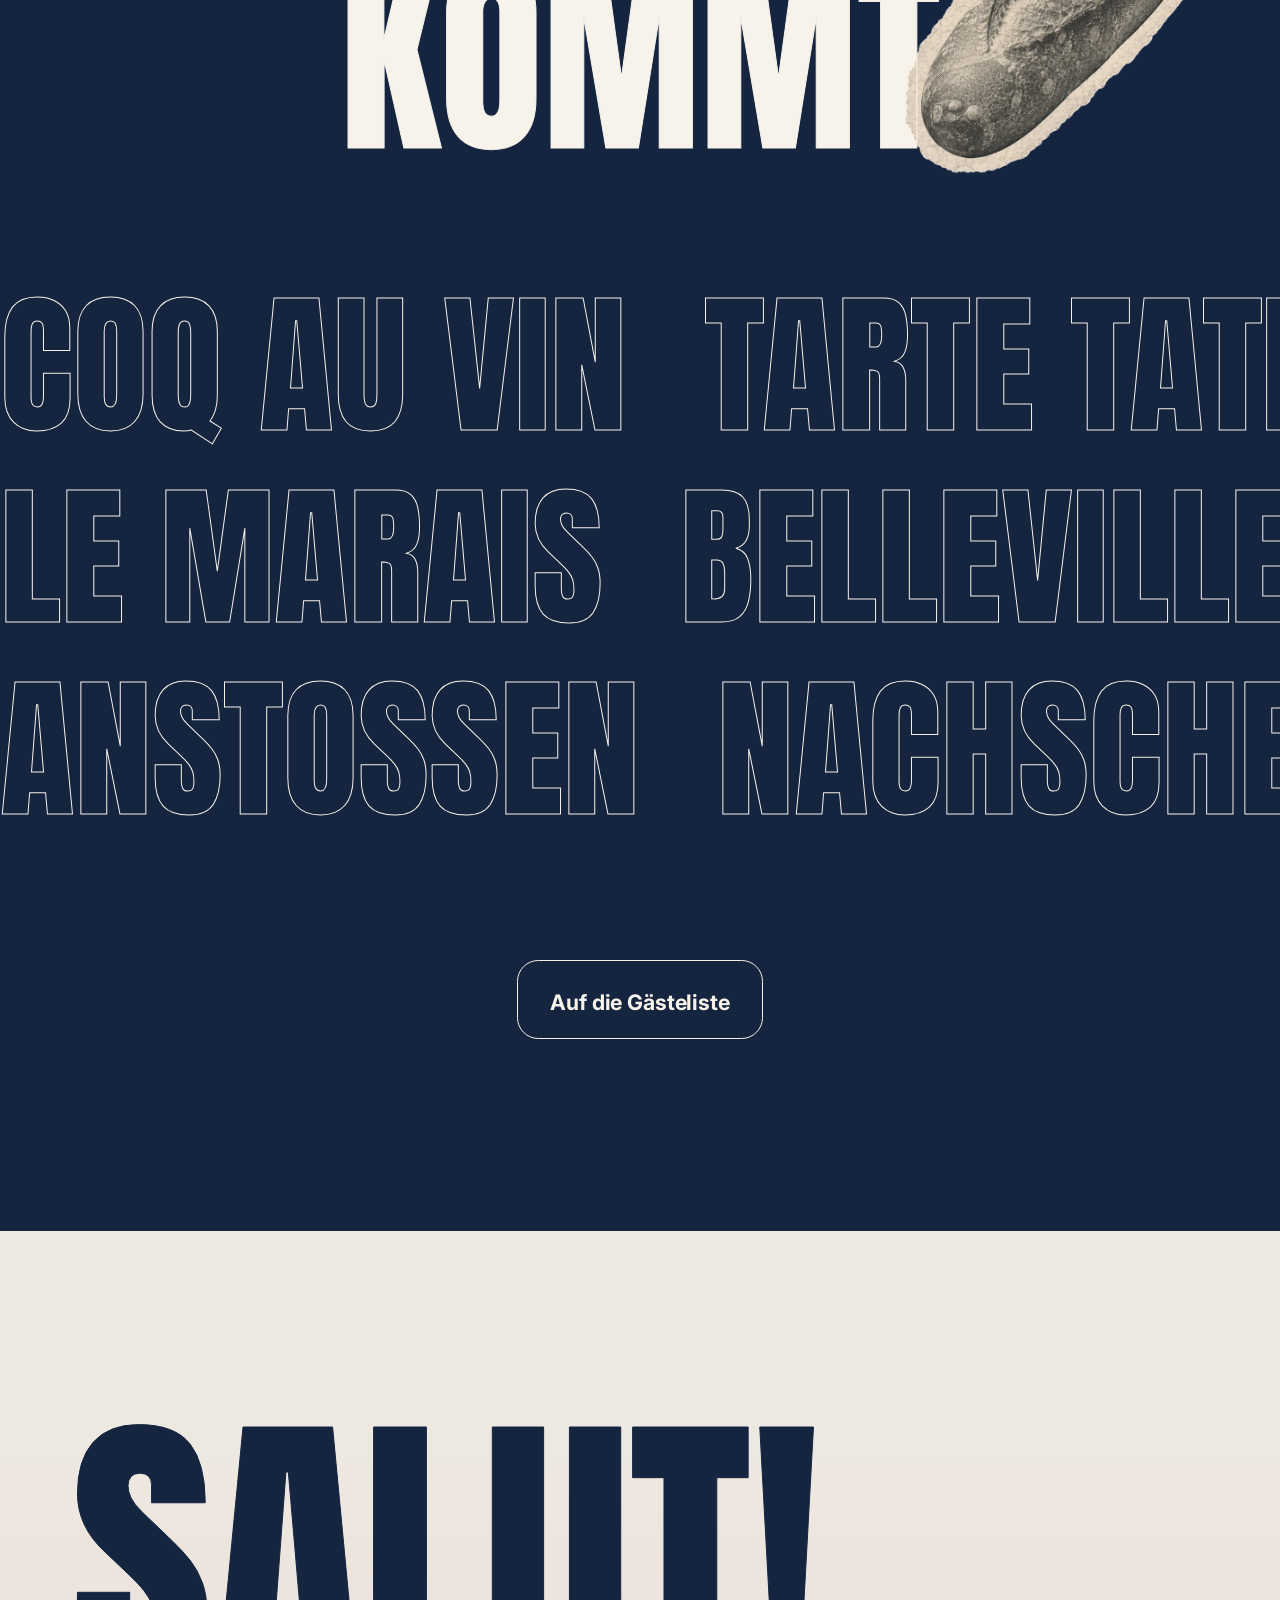
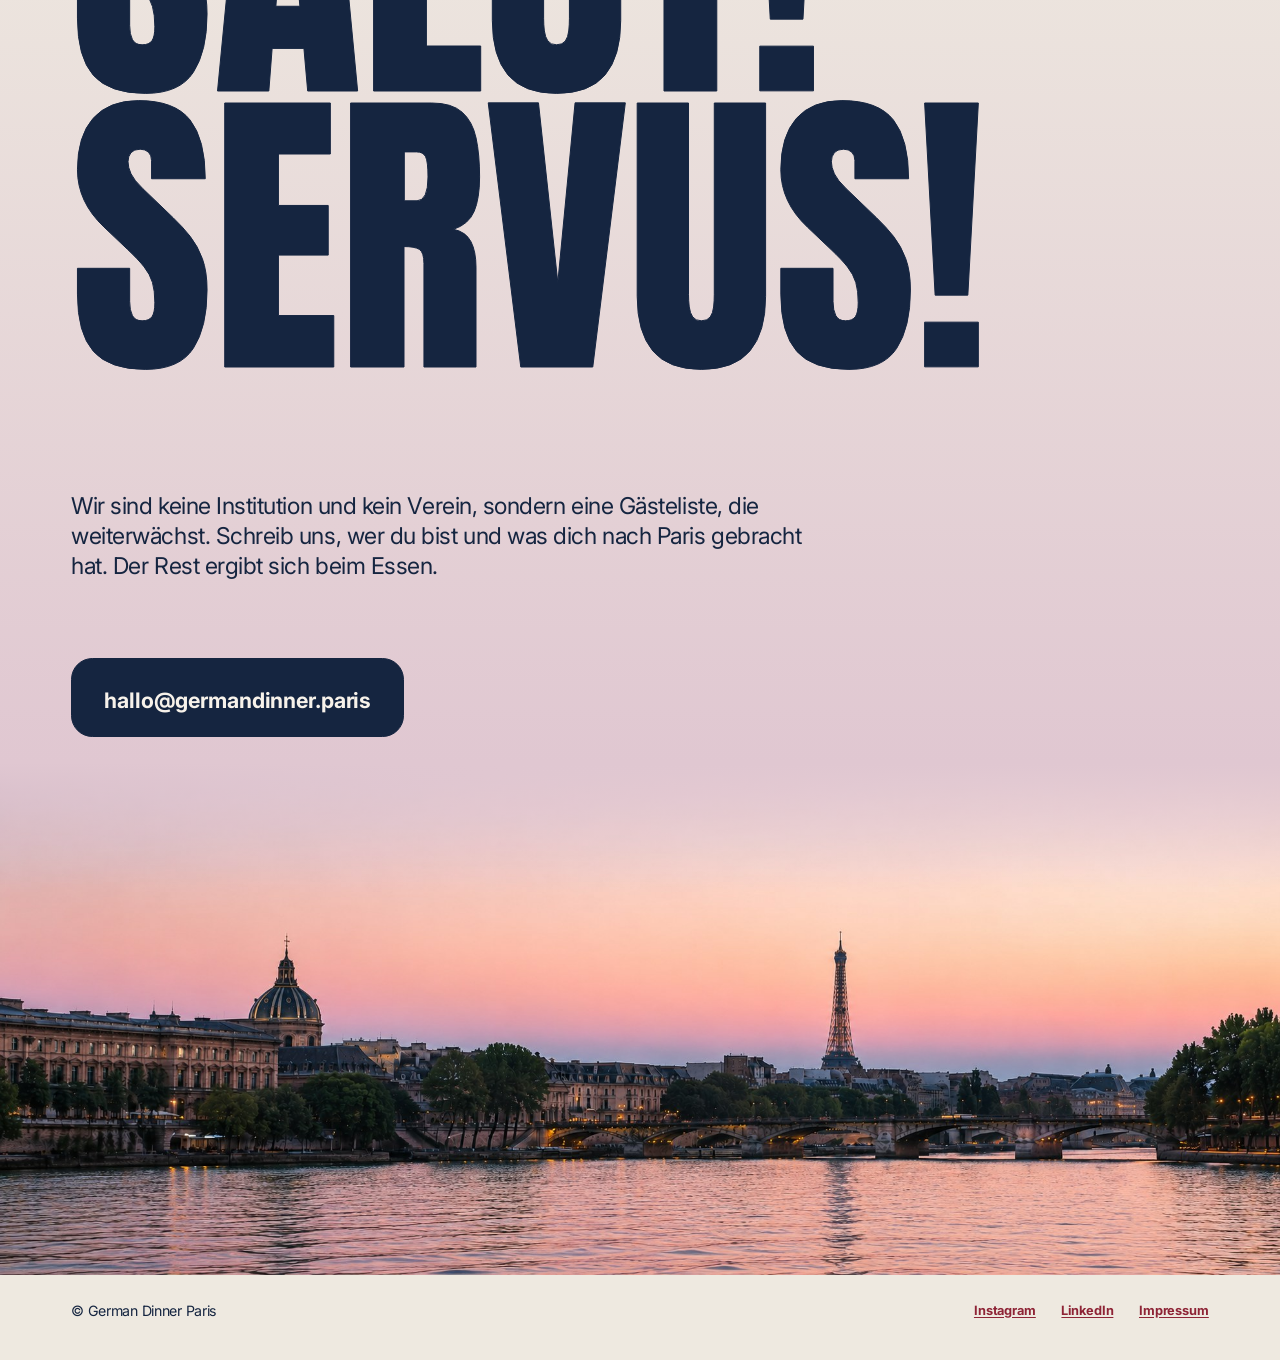
==== commit d81f3862: "Texte: zurueck auf die alte Fassung, nur ohne Gedankenstriche Die inhaltliche Ueberarbeitung aus 827" ====
--- a/docs/index.html
+++ b/docs/index.html
@@ -3,17 +3,17 @@
 <head>
 <meta charset="utf-8">
 <meta name="viewport" content="width=device-width, initial-scale=1">
-<title>German Dinner Paris</title>
-<meta name="description" content="Einmal im Monat ein langer Tisch in einem Pariser Restaurant. Für Deutsche, die hier leben, arbeiten und Lust auf neue Leute haben.">
+<title>German Dinner Paris | Ein Tisch, zwei Heimaten</title>
+<meta name="description" content="Die Community für Deutsche in Paris. Lange Tische, deutsch-französische Küche, neue Leute, und jedes Mal die Erkenntnis, wie viel Berlin und Paris einander zu sagen haben.">
 
 <link rel="preconnect" href="https://fonts.googleapis.com">
 <link rel="preconnect" href="https://fonts.gstatic.com" crossorigin>
 <link href="https://fonts.googleapis.com/css2?family=Anton&family=Inter:wght@400;500;700&display=swap" rel="stylesheet">
 
-<link rel="stylesheet" href="tokens.css?v=1787676183">
-<link rel="stylesheet" href="base.css?v=1787676183">
-<link rel="stylesheet" href="components.css?v=1787676183">
-<link rel="stylesheet" href="page.css?v=1787676183">
+<link rel="stylesheet" href="tokens.css?v=1787060820">
+<link rel="stylesheet" href="base.css?v=1787060820">
+<link rel="stylesheet" href="components.css?v=1787060820">
+<link rel="stylesheet" href="page.css?v=1787060820">
 </head>
 <body>
 
@@ -52,10 +52,11 @@
     <div class="spacer spacer--sm"></div>
 
     <div class="textblock textblock--lead">
-      <p>Wir sind die Community für Deutsche in Paris. Einmal im Monat ein
-         langer Tisch in einem guten Restaurant, rund zwei Dutzend Leute,
-         die sich vorher meist nicht kennen. Nach dem Dessert sieht das
-         anders aus.</p>
+      <p>Wir sind die Community für Deutsche, die Paris zu ihrer zweiten
+         Heimat gemacht haben. Einmal im Monat sitzen wir in einem Pariser
+         Restaurant an einem langen Tisch: gutes Essen, neue Kontakte und
+         jedes Mal die Erkenntnis, wie viel Berlin und Paris einander zu
+         sagen haben.</p>
     </div>
 
     <div class="spacer spacer--lg"></div>
@@ -80,14 +81,14 @@
     <div class="spacer spacer--md"></div>
 
     <div class="textblock textblock--offset">
-      <p>Am Tisch sitzt die Gründerin aus dem 11e neben dem Doktoranden der
-         Sorbonne. Die Köchin neben dem Konzernjuristen. Jemand, der seit
-         zwanzig Jahren hier lebt, neben jemandem, der vorletzte Woche den
-         Umzugswagen ausgeladen hat.</p>
-      <p>Die meisten hier denken in zwei Sprachen, arbeiten in zwei Kulturen
-         und erklären ihrer Familie zu Hause regelmäßig, warum das
-         Abendessen erst um halb neun anfängt.</p>
-      <p>Wir reservieren den Tisch. Alles andere passiert von selbst.</p>
+      <p>An unseren Tischen sitzt die Gründerin aus dem 11e neben dem
+         Doktoranden der Sorbonne, die Köchin neben dem Konzernjuristen,
+         Menschen, die seit zwanzig Jahren hier leben, neben denen, die
+         vorletzte Woche den Umzugswagen ausgeladen haben.</p>
+      <p>Was sie verbindet, ist nicht der Pass. Es ist die Erfahrung, in zwei
+         Sprachen zu denken, zwei Arbeitskulturen zu kennen und in beiden
+         Ländern ein bisschen fremd und ein bisschen zuhause zu sein.</p>
+      <p>Wir moderieren das nicht. Wir reservieren nur den Tisch.</p>
     </div>
 
     <div class="spacer spacer--lg"></div>
@@ -221,9 +222,9 @@
       <div class="spacer spacer--md"></div>
 
       <div class="textblock textblock--wide">
-        <p>Schreib uns kurz, wer du bist und was dich nach Paris gebracht hat.
-           Zwei, drei Sätze reichen. Wir melden uns, sobald der nächste
-           Termin steht.</p>
+        <p>Wir sind keine Institution und kein Verein, sondern eine Gästeliste,
+           die weiterwächst. Schreib uns, wer du bist und was dich nach Paris
+           gebracht hat. Der Rest ergibt sich beim Essen.</p>
       </div>
 
       <div class="spacer spacer--sm"></div>
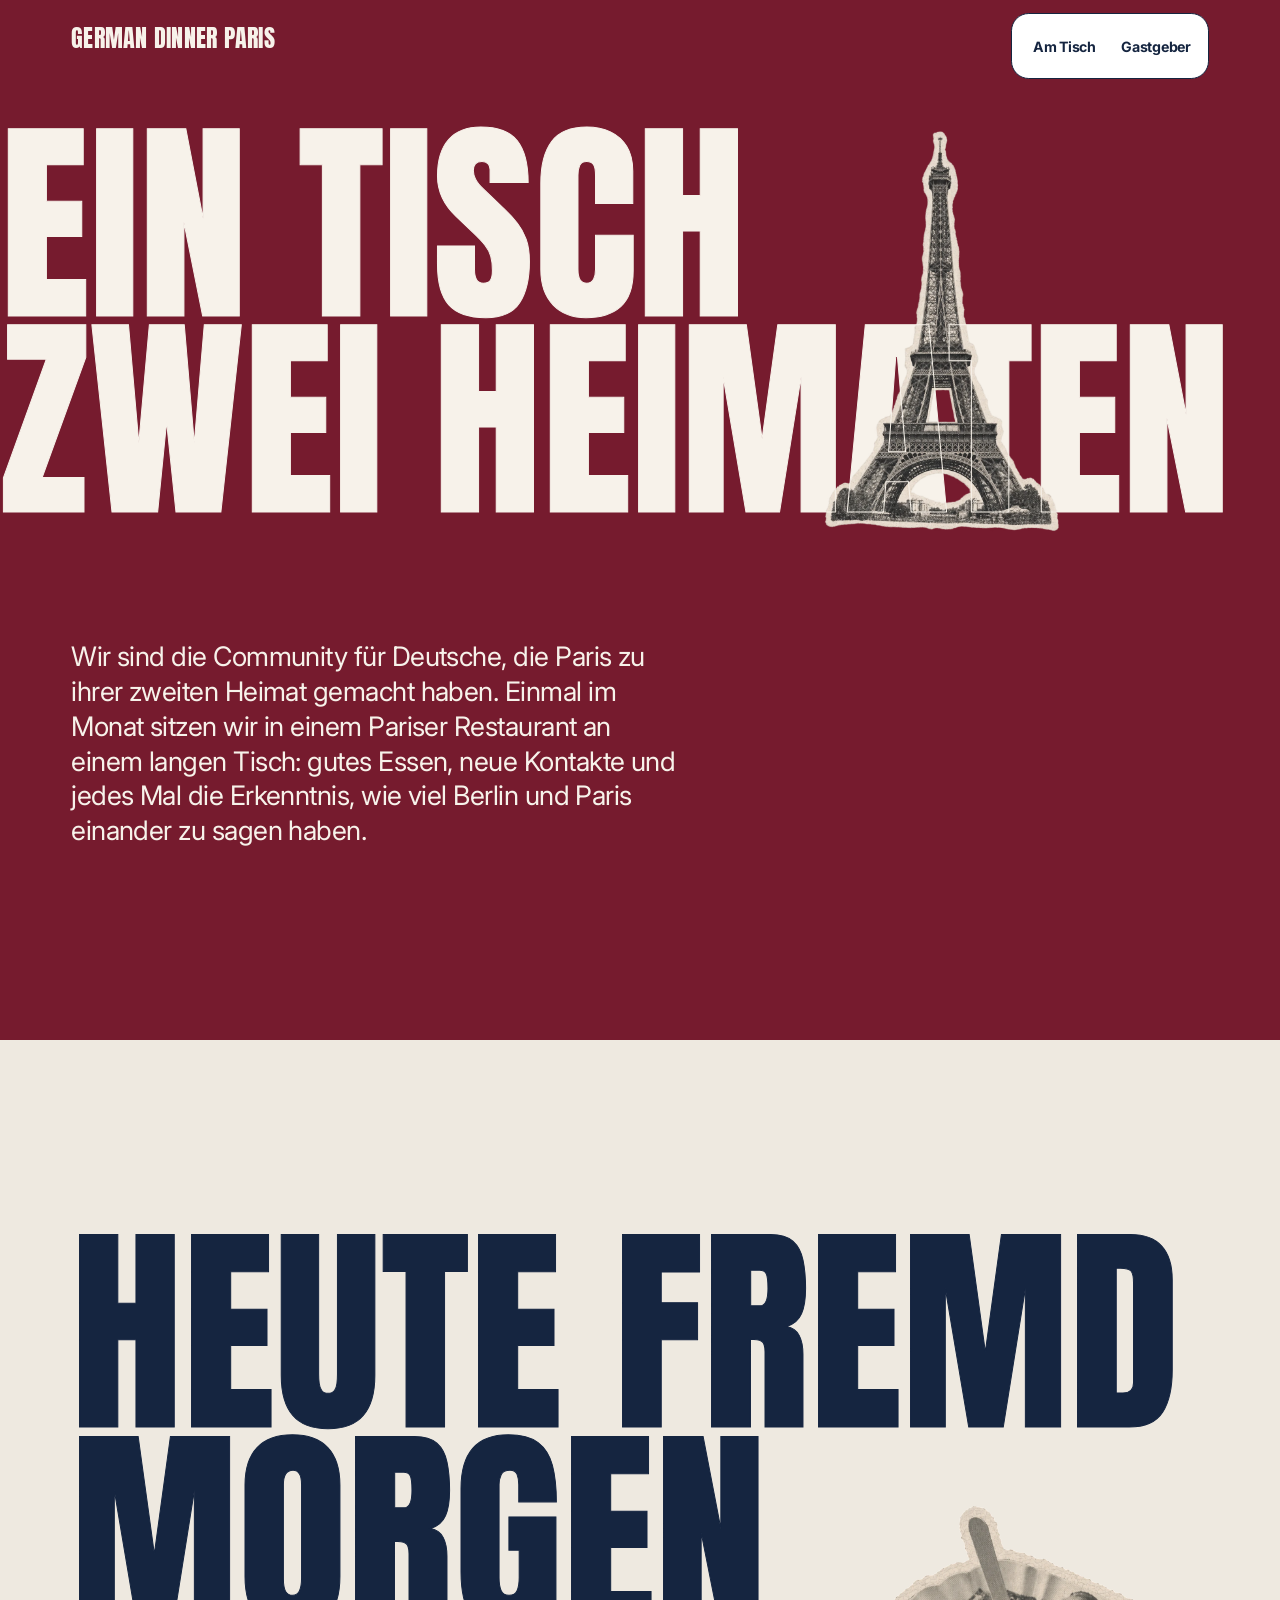
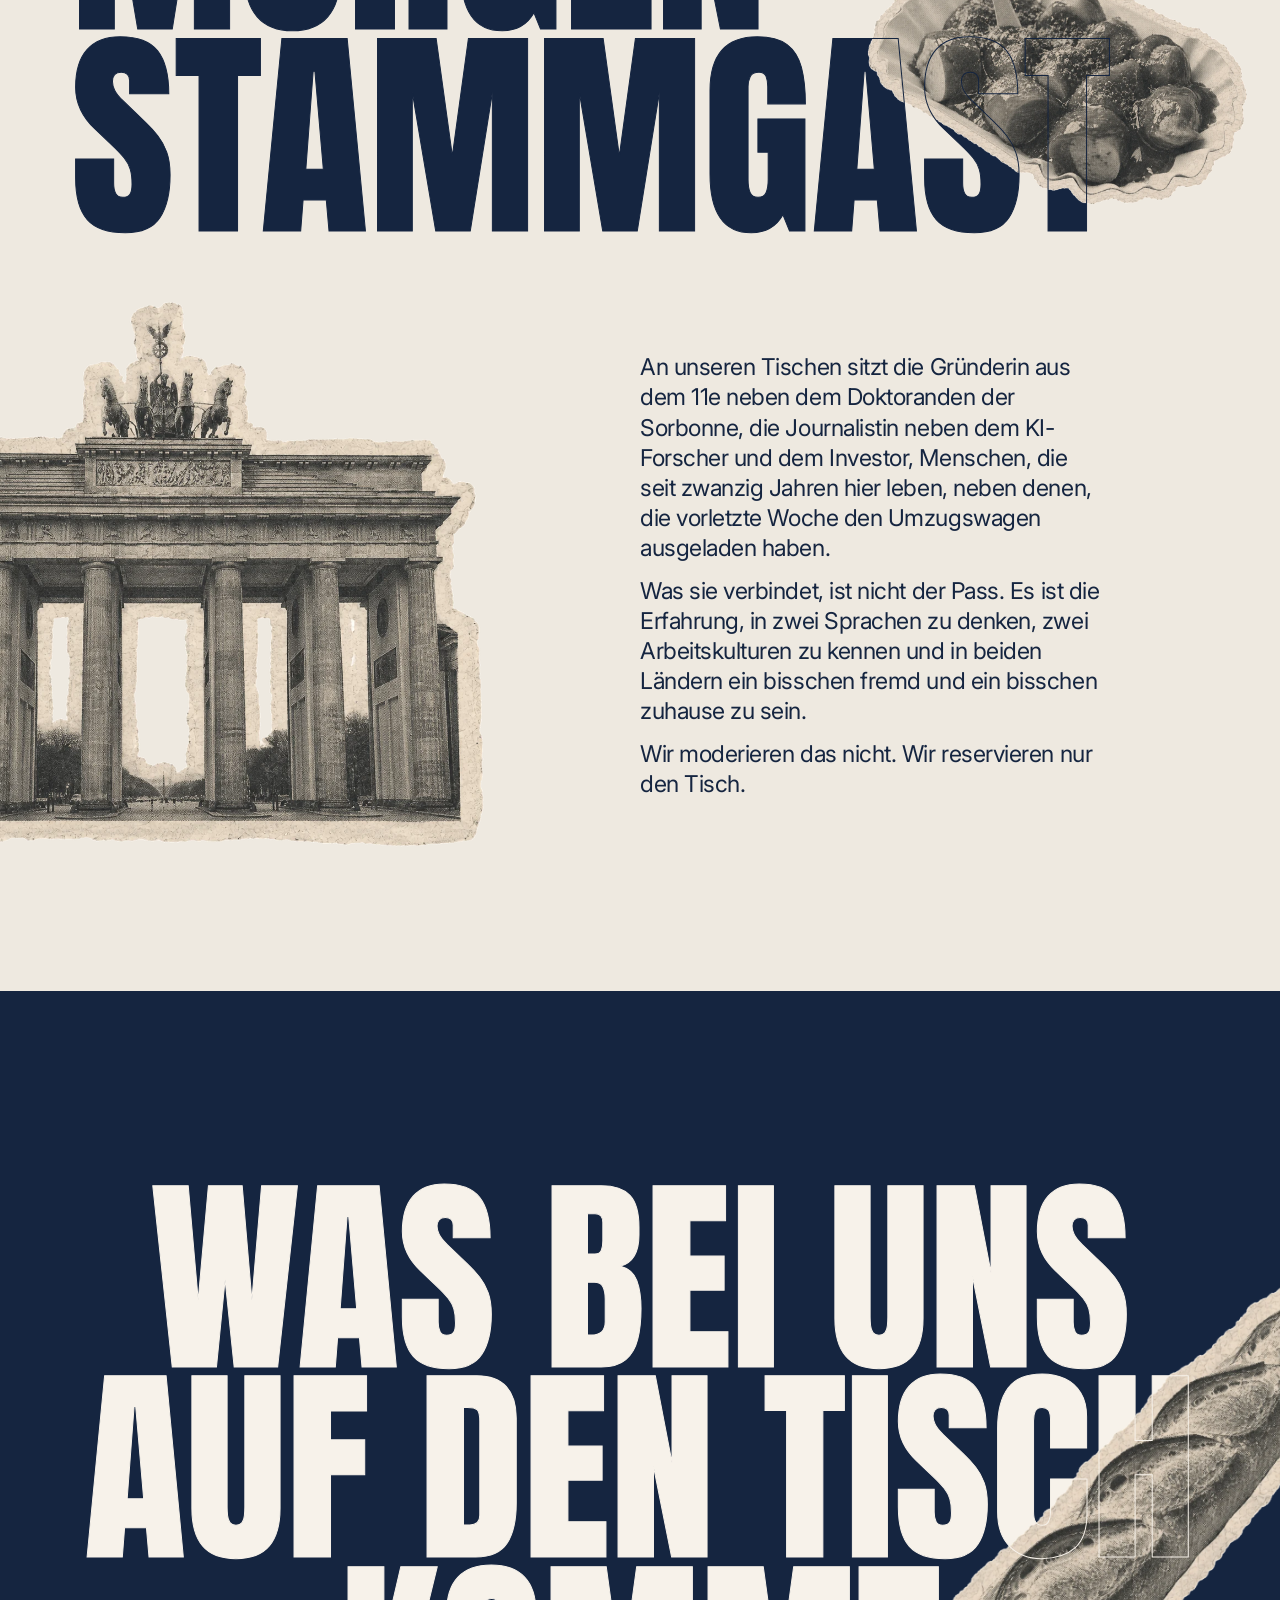
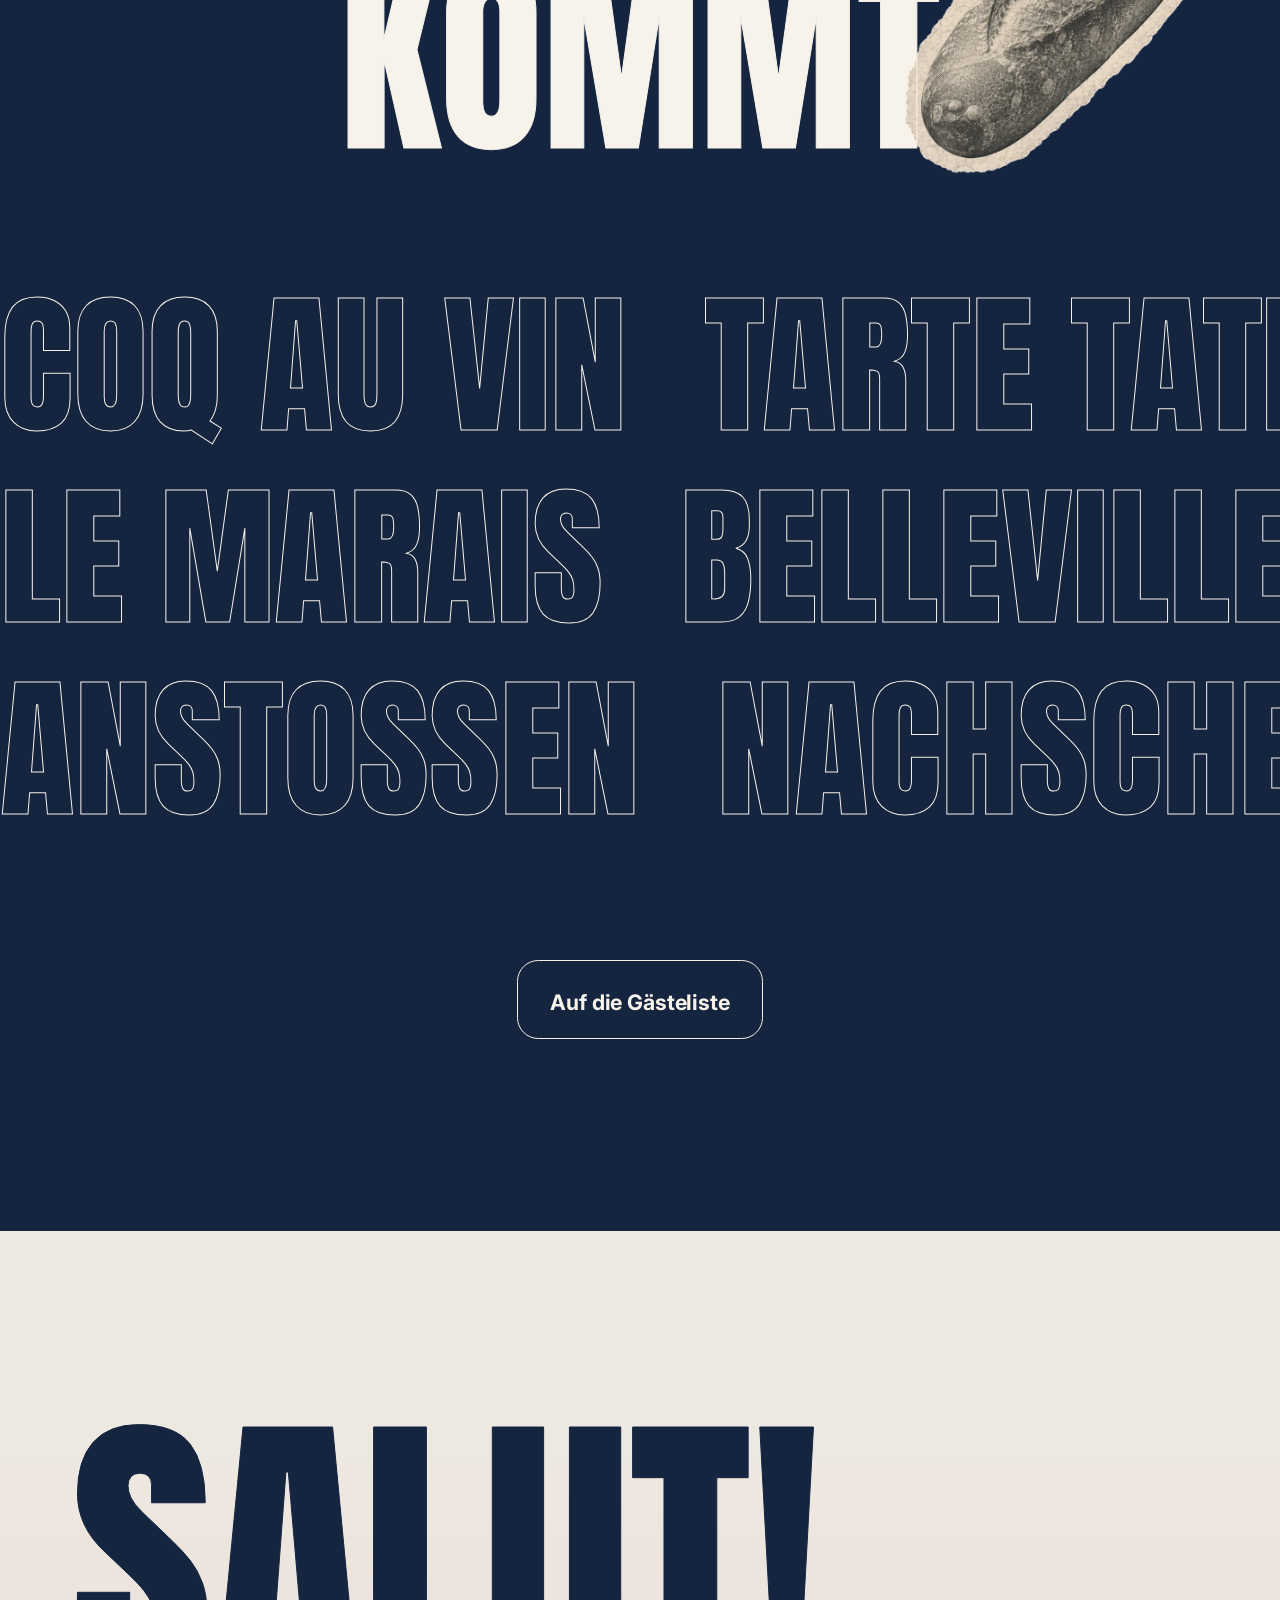
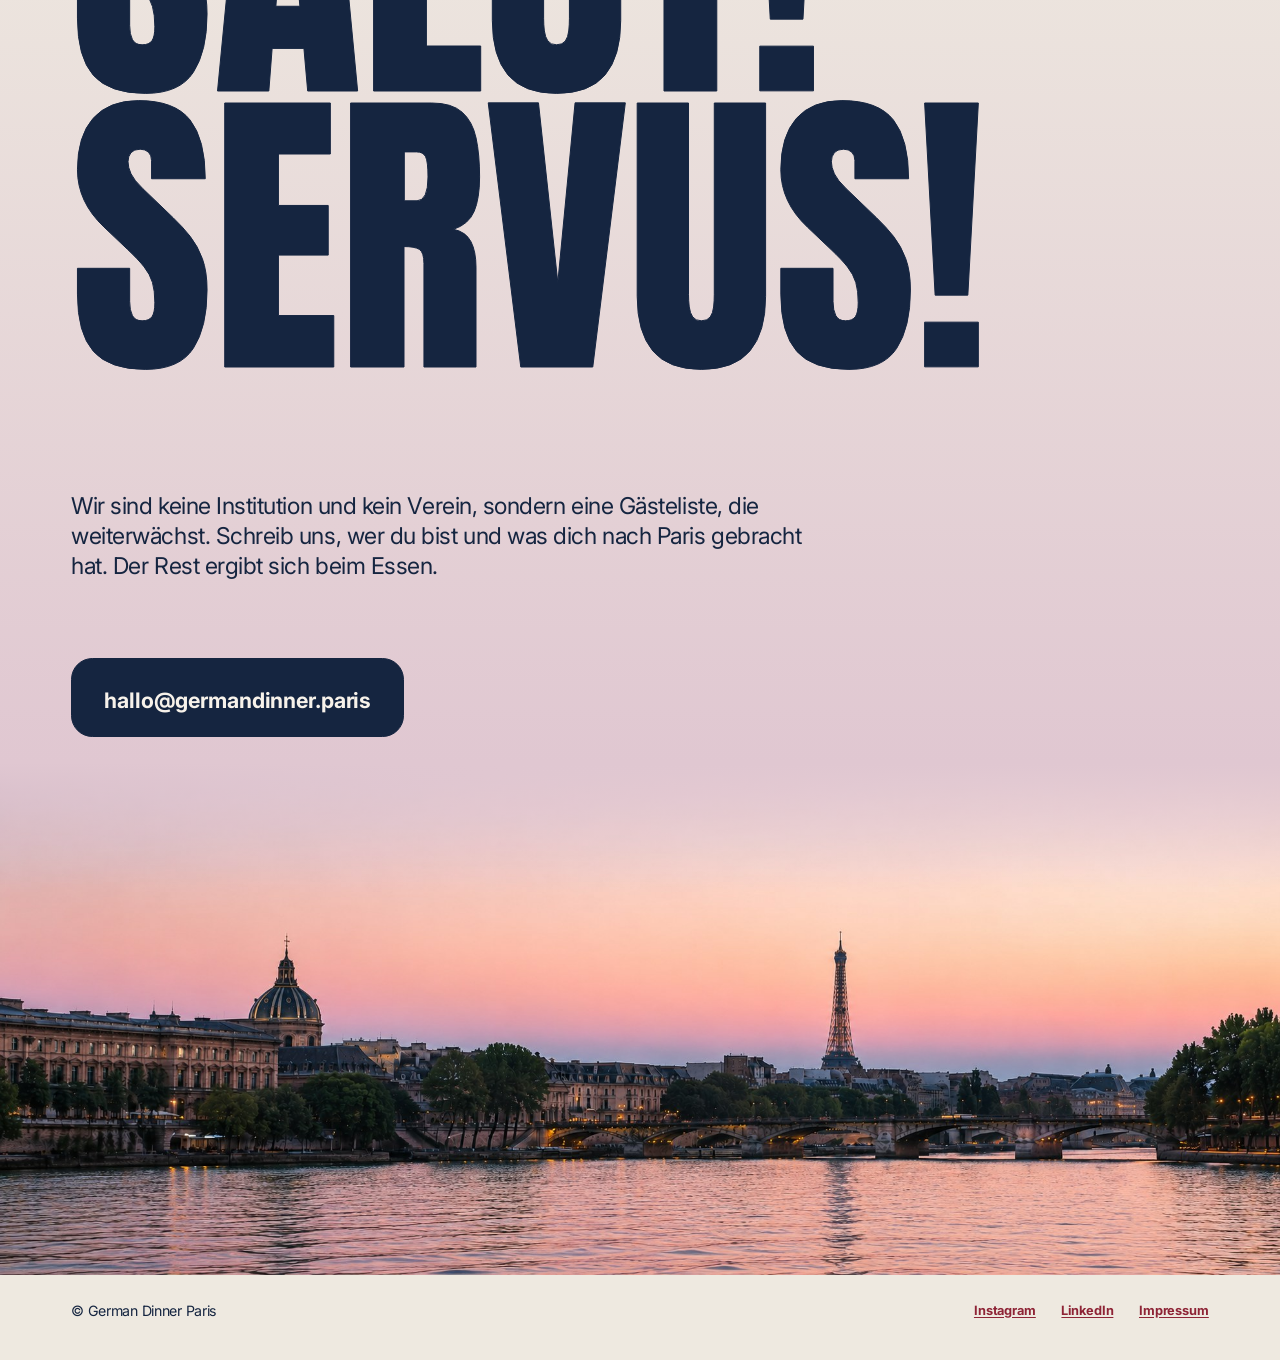
==== commit bd186470: "Manifest: Journalistin, KI-Forscher, Investor statt Koechin und Konzernjurist Co-Authored-By: Claude" ====
--- a/docs/index.html
+++ b/docs/index.html
@@ -82,9 +82,10 @@
 
     <div class="textblock textblock--offset">
       <p>An unseren Tischen sitzt die Gründerin aus dem 11e neben dem
-         Doktoranden der Sorbonne, die Köchin neben dem Konzernjuristen,
-         Menschen, die seit zwanzig Jahren hier leben, neben denen, die
-         vorletzte Woche den Umzugswagen ausgeladen haben.</p>
+         Doktoranden der Sorbonne, die Journalistin neben dem KI-Forscher
+         und dem Investor, Menschen, die seit zwanzig Jahren hier leben,
+         neben denen, die vorletzte Woche den Umzugswagen ausgeladen
+         haben.</p>
       <p>Was sie verbindet, ist nicht der Pass. Es ist die Erfahrung, in zwei
          Sprachen zu denken, zwei Arbeitskulturen zu kennen und in beiden
          Ländern ein bisschen fremd und ein bisschen zuhause zu sein.</p>
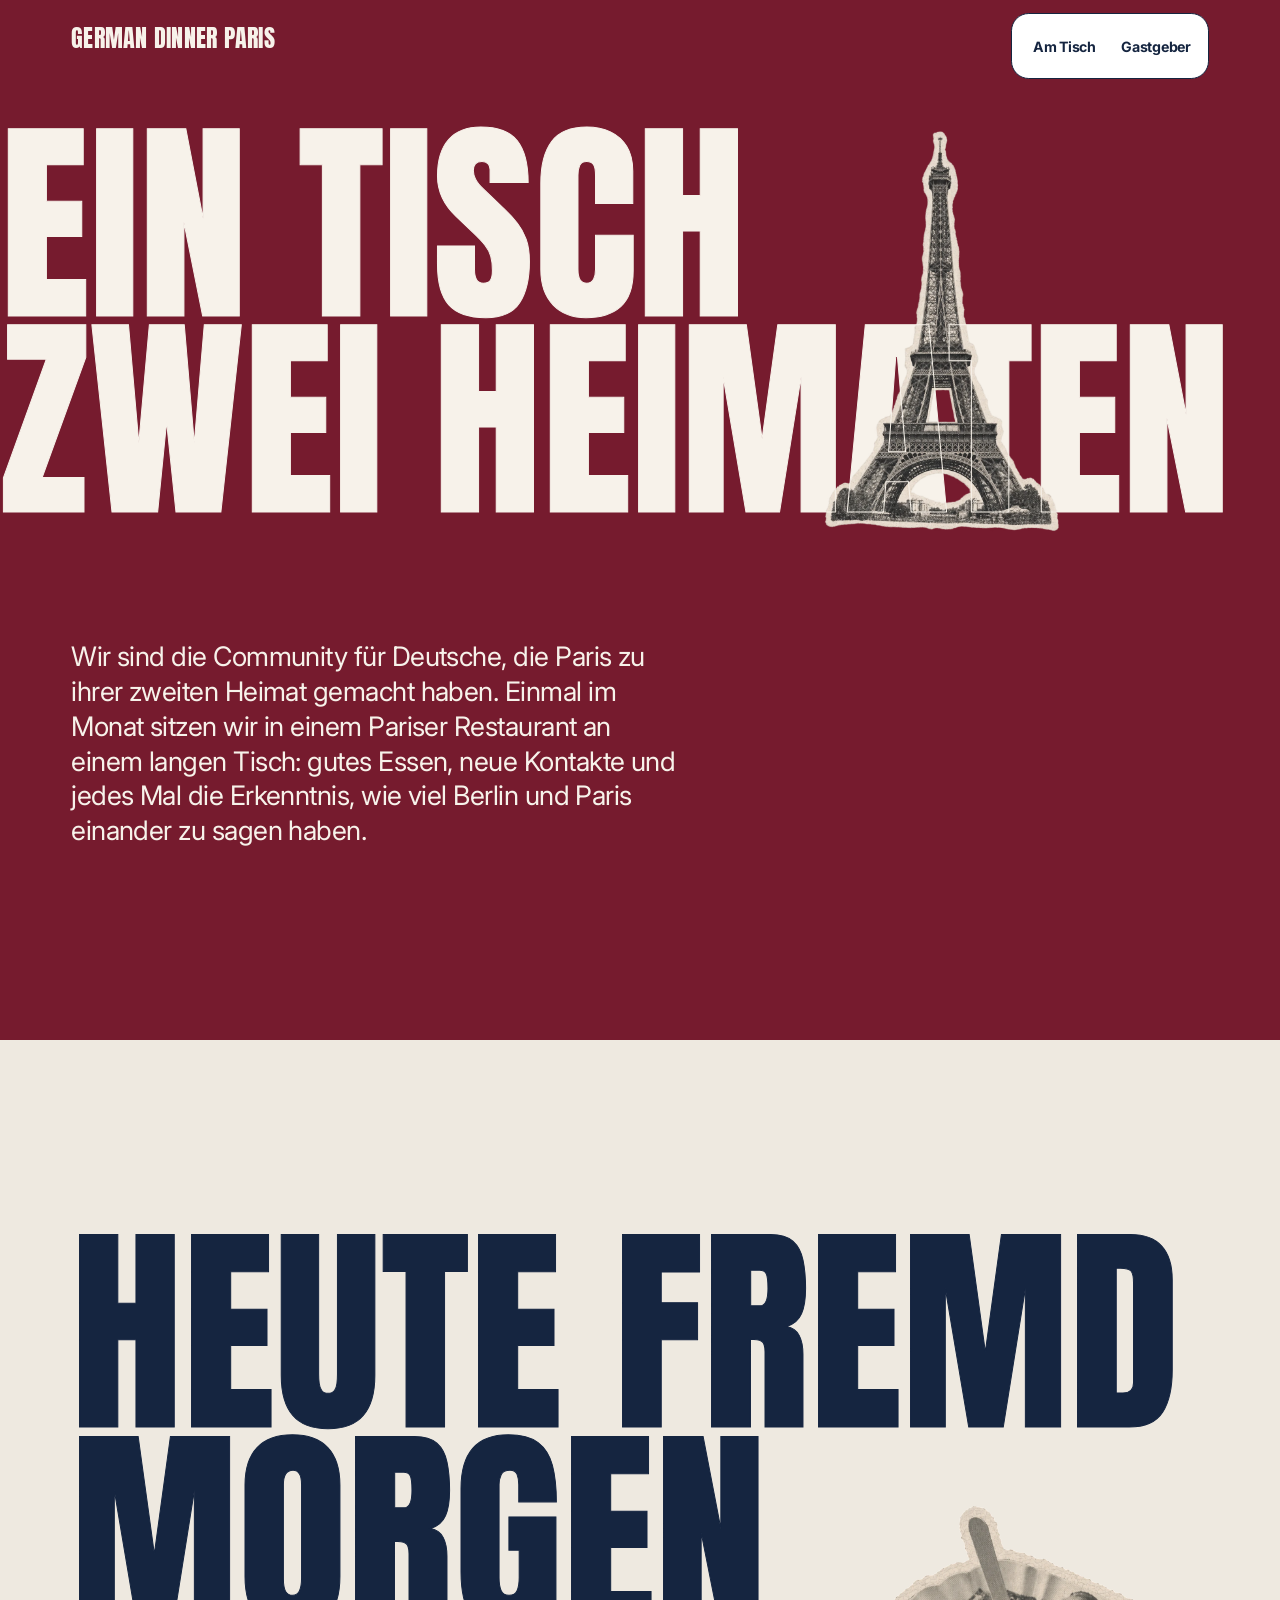
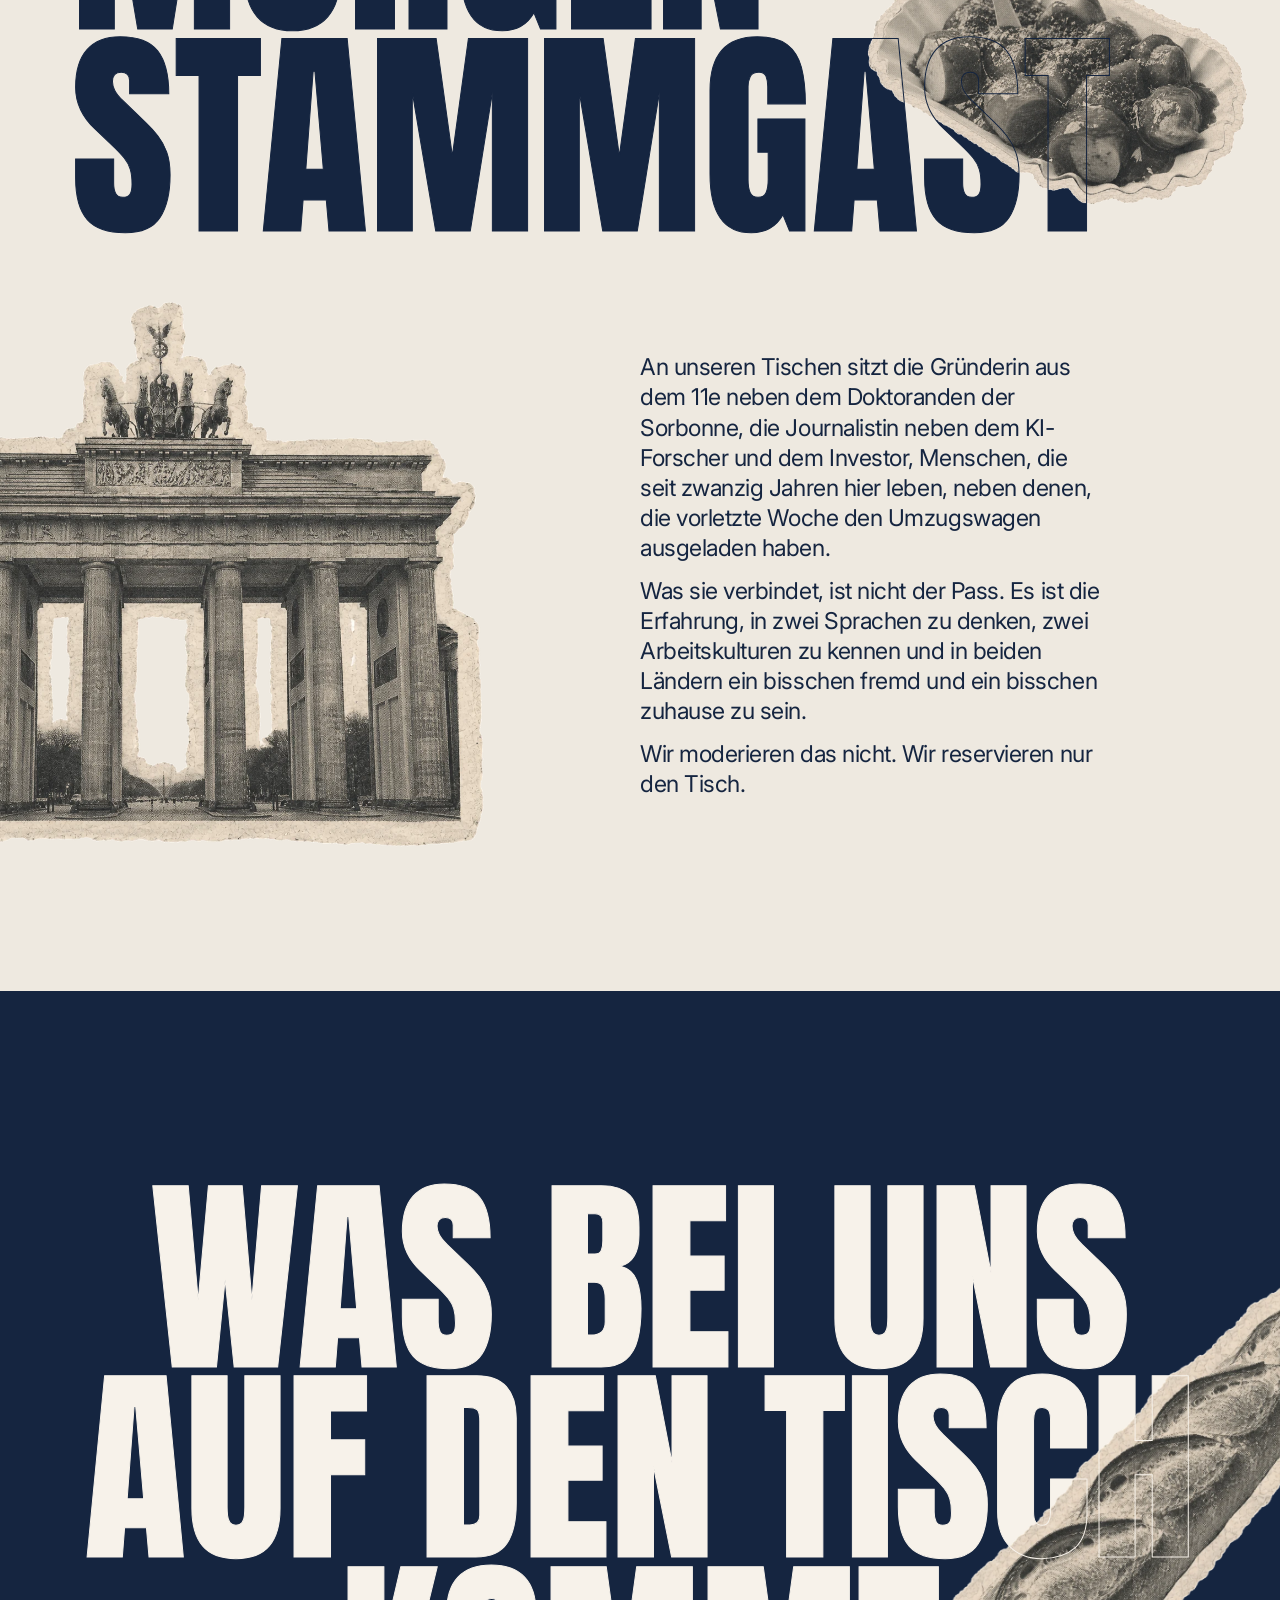
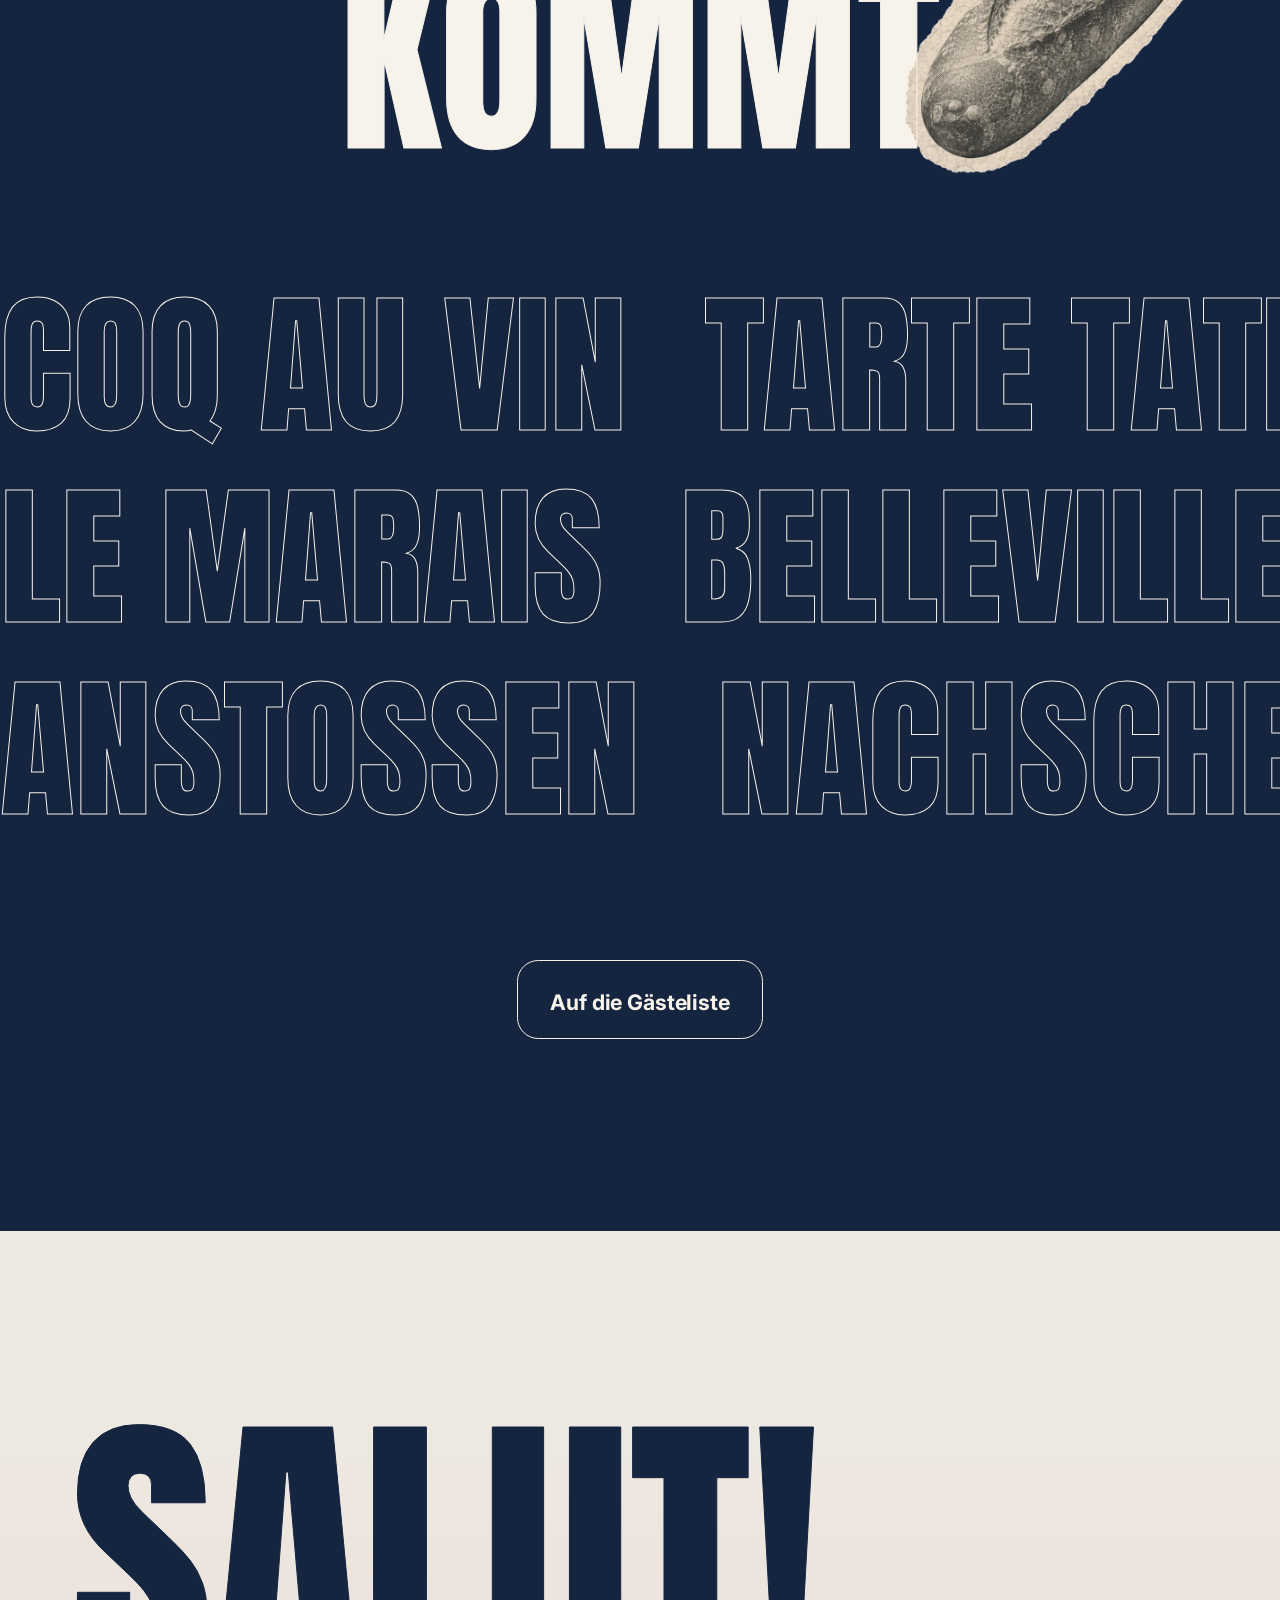
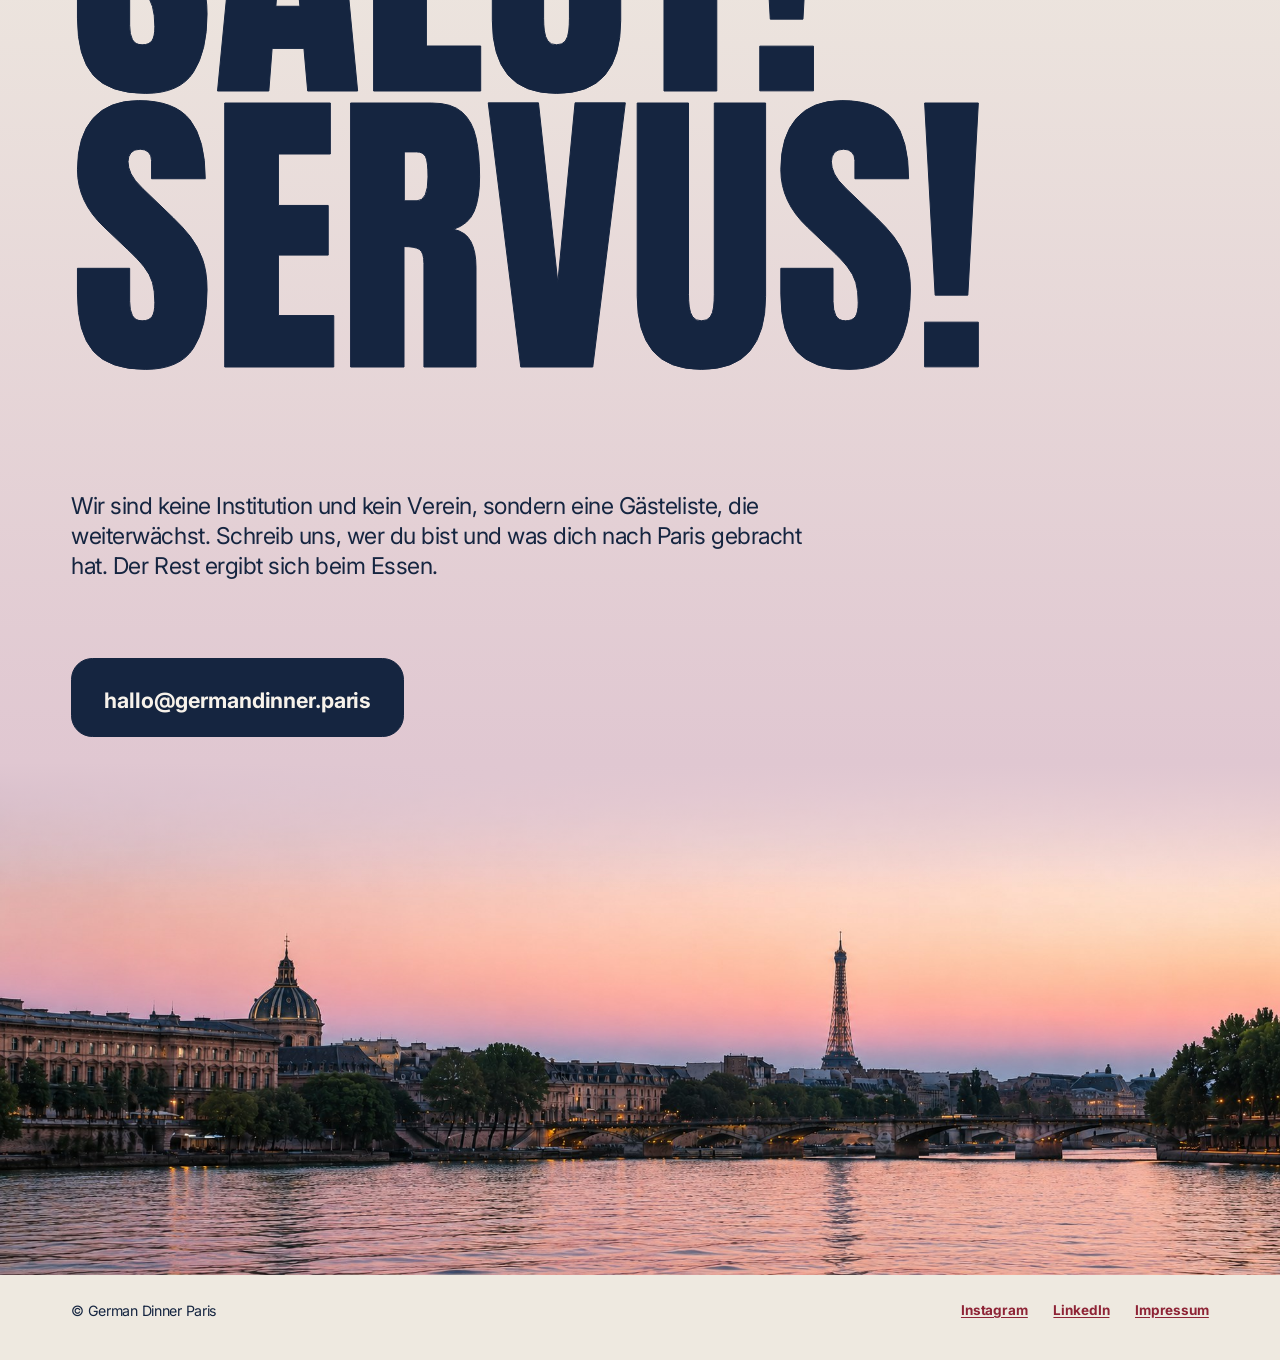
==== commit 031c1ef0: "Mobil: Navigationspille nach unten, wie in der Referenz Nachgemessen an lafamiglia.vc bei 375px. Der" ====
--- a/docs/index.html
+++ b/docs/index.html
@@ -10,10 +10,10 @@
 <link rel="preconnect" href="https://fonts.gstatic.com" crossorigin>
 <link href="https://fonts.googleapis.com/css2?family=Anton&family=Inter:wght@400;500;700&display=swap" rel="stylesheet">
 
-<link rel="stylesheet" href="tokens.css?v=1787060820">
-<link rel="stylesheet" href="base.css?v=1787060820">
-<link rel="stylesheet" href="components.css?v=1787060820">
-<link rel="stylesheet" href="page.css?v=1787060820">
+<link rel="stylesheet" href="tokens.css?v=1787678580">
+<link rel="stylesheet" href="base.css?v=1787678580">
+<link rel="stylesheet" href="components.css?v=1787678580">
+<link rel="stylesheet" href="page.css?v=1787678580">
 </head>
 <body>
 
--- a/docs/tokens.css
+++ b/docs/tokens.css
@@ -135,7 +135,11 @@
   --fs-button:      max(15px, calc(var(--u) * 1.67));  /*  24px       */
   --fs-nav:         max(13px, calc(var(--u) * 1.11));  /*  16px       */
   --fs-caption:     max(12px, calc(var(--u) * 1.11));  /*  16px       */
-  --fs-link-sm:     max(12px, calc(var(--u) * 1));     /*  14.4px     */
+  /* Boden 13.5px statt 12px: das ist der Wert, den die Referenz auf dem
+     Telefon fuer ihre Fusszeilenlinks setzt. Bei 12px lagen unsere
+     darunter. Ab 1350px Breite greift ohnehin wieder der proportionale
+     Wert. */
+  --fs-link-sm:     max(13.5px, calc(var(--u) * 1));   /*  14.4px     */
 
   --lh-display: .9;
   --lh-tight:   1;
@@ -278,5 +282,24 @@
        genau die 320px Mindestspalte, darunter zu wenig. Unterhalb
        steht der Fließtext deshalb links, die Bildobjekte darüber. */
     --column-offset-half: 0px;
+
+    /* Der Seitenabstand. Proportional wären es bei 375px 20,8px, und das
+       ist an einem Telefon zu wenig: die Randspalte liest sich dort als
+       Zufall, nicht als Gestaltung. 8u sind 30px, also rund die Hälfte
+       mehr. Der Wert wirkt an drei Stellen gleichzeitig, weil alle drei
+       aus derselben Variable rechnen: Container, Navigationspille
+       (right) und Hero-Headline. */
+    --container-padding: calc(var(--u) * 8);
+
+    /* Der breitere Rand macht die Textspalte schmaler, und daran hängen
+       die Display-Headlines: ihre Schriftgrade sind so bestimmt, dass die
+       längste Zeile die Contentbreite genau füllt (siehe page.css,
+       „Headline-Größen"). Bliebe der Grad gleich, stünden sie über den
+       neuen Rand — gemessen 10px bei „Heute fremd", 12px bei „Was bei
+       uns". Statt vier Multiplikatoren einzeln nachzuziehen, folgt hier
+       die Displayeinheit selbst dem Satzspiegel: 84u neue Contentbreite
+       geteilt durch 88,89u alte. Jede künftige Headline ist damit
+       automatisch mitgeregelt. */
+    --u-display: calc(var(--u) * 84 / 88.89);
   }
 }
--- a/docs/components.css
+++ b/docs/components.css
@@ -36,25 +36,21 @@
   padding-top: var(--space-xs);
 }
 
-@media (max-width: 719px) {
-  /* Die Navigationspille ist das einzige Element, das nicht beliebig
-     mitschrumpfen darf — unter rund 44px Höhe ist sie mit dem Finger
-     nicht mehr sicher zu treffen. Dadurch reicht sie auf schmalen
-     Displays relativ tiefer ins Layout als am Desktop und berührte dort
-     die Oberkante der Headline (gemessen 10px Überlappung bei 375px).
-     Der Kopfbereich bekommt deshalb die Höhe der Pille als Mindestmaß,
-     womit der Abstand zwischen beiden wieder dem Desktop entspricht.
-     3.4 = Innenabstand oben (1.1em) + unten (1em) + Zeilenhöhe (1.3). */
-  .header { min-height: calc(var(--fs-nav) * 3.4); }
-}
+/* Die frühere Mindesthöhe des Kopfbereichs auf schmalen Displays ist
+   entfallen. Sie hat Platz für die Navigationspille freigehalten, die
+   dort oben rechts stand; seit die Pille unten sitzt, gibt es nichts
+   mehr freizuhalten. Der Kopfbereich ist damit auf jeder Breite gleich
+   hoch, nämlich so hoch wie die Wortmarke. */
 
 /* ════════════════════════════════════════════════════════════
    2  NAVIGATION
-   Freischwebende Pille oben rechts — auf jeder Breite dieselbe.
-
-   Früher klappte sie unter 480px in ein Bottom-Sheet mit
-   „Menü"-Trigger um. Das war der auffälligste Bruch zwischen
-   Desktop und Handy: anderer Ort, andere Form, anderes
+   Freischwebende Pille: am Desktop oben rechts, am Telefon unten
+   in der Mitte. Genau diesen Wechsel macht die Referenz auch.
+
+   Form, Farbe, Inhalt und Verhalten bleiben dabei gleich — es
+   ändert sich nur, wo die Pille klebt. Das ist etwas anderes als
+   die frühere Fassung, die unter 480px in ein Bottom-Sheet mit
+   „Menü"-Trigger umklappte: anderer Ort, andere Form, anderes
    Bedienmuster. Mit den zwei Einträgen, die die Seite hat, passt
    die Pille auch auf ein 320px-Display — gemessen rund 176px
    breit. Der Trigger bleibt im Markup und auf display:none; das
@@ -105,16 +101,25 @@
 .navlink:last-child  { padding-right: 1.2em; }
 
 @media (max-width: 719px) {
-  /* Das Padding steht in em der Navigationsschrift, und die hat einen
-     Boden. Dadurch bleibt die Pille absolut fast gleich groß, während der
-     Viewport schrumpft: am Desktop nimmt sie 5% der Breite ein, bei 375px
-     wären es 16% — sie würde die Headline überdecken. Flacheres Padding
-     bringt sie auf rund 44px Höhe, also weiterhin auf die Mindestgröße
-     für Fingertippen, bei etwa 9% der Breite. Form, Ort und Verhalten
-     bleiben unverändert. */
-  .navlink             { padding: 1.1em .8em 1em; }
-  .navlink:first-child { padding-left: 1.2em; }
-  .navlink:last-child  { padding-right: 1.1em; }
+  /* Die Pille wandert nach unten in die Mitte. So macht es die Referenz
+     auf dem Telefon auch, und sie loest damit ein Platzproblem: oben
+     rechts nimmt die Pille am Desktop 5% der Breite ein, bei 375px waeren
+     es 47% — sie stand dort direkt ueber der Headline und musste flacher
+     gedrueckt werden, um sie nicht zu beruehren. Unten stoert sie
+     niemanden und darf ihre natuerliche Hoehe behalten.
+
+     Gemessen an der Referenz bei 375px: Pille 60,5px hoch, 11,3px ueber
+     der Unterkante. Ohne die frueher noetige Padding-Reduktion kommt
+     unsere auf 60px, weil das Padding in em der Navigationsschrift steht
+     und die bei 13px Boden liegt. Der Abstand nach unten ist mit 3u
+     ebenfalls derselbe. */
+  .nav {
+    top: auto;
+    right: auto;
+    bottom: calc(var(--u) * 3);
+    left: 50%;
+    transform: translateX(-50%);
+  }
 }
 
 /* Harte Inversion, ohne Dauer — das prägendste Merkmal des Designs */
@@ -625,10 +630,16 @@
 @media (max-width: 719px) {
   /* Die Fußzeile bleibt eine Zeile wie am Desktop und bricht nur, wenn
      der Platz wirklich nicht reicht — dafür sorgt flex-wrap auf
-     .footer__links. Die frühere Freihaltung von 30u am unteren Rand ist
-     weg: sie war für die fixierte Bottom-Navigation da, und die sitzt
-     jetzt wieder oben rechts. */
-  .footer { flex-wrap: wrap; row-gap: var(--space-xs); }
+     .footer__links. */
+  .footer {
+    flex-wrap: wrap;
+    row-gap: var(--space-xs);
+    /* Die Navigationspille steht am Telefon fest ueber dem unteren Rand
+       und wuerde sonst auf der Fussleiste liegen. Die Referenz haelt an
+       derselben Stelle 35u frei, gemessen von der Unterkante des letzten
+       Fusstextes. */
+    padding-bottom: calc(var(--u) * 30);
+  }
 }
 
 
--- a/docs/page.css
+++ b/docs/page.css
@@ -243,23 +243,13 @@
 }
 
 @media (max-width: 719px) {
-  /* Zwei Korrekturen, beide rechnerisch, damit der Arc exakt so groß und
-     so weit angeschnitten bleibt wie am Desktop:
-
-     72.5% statt 145%, weil die Bildspalte beim Stapeln von der halben auf
-     die volle Contentbreite springt. 145% von 44,45vw und 72.5% von
-     88,9vw sind beide 64,45vw — dieselbe Bildbreite, gemessen am
-     Viewport. Ohne diese Halbierung wäre der Arc am Handy doppelt so
-     groß wie am Desktop.
-
-     margin-left bleibt bei -26u und ist damit ebenfalls unverändert in vw,
-     der Anschnitt links stimmt also weiter. Nur der negative margin-top
-     muss weg: er zog das Objekt am Desktop neben dem Kartenstapel nach
-     oben, hier stünde es damit im Vorspanntext. */
-  .split__image {
-    width: 72.5%;
-    margin-top: 0;
-  }
+  /* Am Telefon steht der Arc nicht mehr. Am Desktop trägt er die linke
+     Hälfte des Splits und ist links angeschnitten; beim Stapeln wird
+     daraus ein 64vw breites Bild über dem Kartenstapel, das dort nichts
+     mehr komponiert und den Weg zu den Karten nur verlängert. Die
+     Bildspalte fällt deshalb ganz weg statt nur ihr Inhalt: ein leeres
+     Flex-Kind würde weiter Platz beanspruchen. */
+  .split__visual { display: none; }
 }
 
 
@@ -370,27 +360,100 @@
    Die zweite und letzte Stelle, an der die Bildschirmbreite ein anderes
    Layout erzwingt.
 
-   Am Desktop steht der Fließtext im Manifest rechts neben dem
-   Brandenburger Tor — der Versatz von 44,44u macht Platz dafür. Fällt
-   dieser Versatz weg (siehe --column-offset-half in tokens.css), liegt
-   der Absatz genau hinter dem Tor und ist unlesbar.
-
-   Die Objekte behalten trotzdem ihre Position, denn sie tragen die
-   Komposition. Stattdessen reserviert der Headline-Wrapper deren Höhe,
-   sodass der Text darunter beginnt statt daneben. Die Werte kommen aus
-   den Objektmaßen selbst, jeweils margin-top plus sichtbare Bildhöhe:
-
-     Tor           48u + 54u × 0,79  = 91u   → 100u mit Luft
-     Currywurst    19u + 30u × 0,78  = 42u
+   Am Desktop steht der Fließtext im Manifest rechts neben dem Bild —
+   der Versatz von 44,44u macht Platz dafür. Fällt dieser Versatz weg
+   (siehe --column-offset-half in tokens.css), liegt der Absatz genau
+   hinter dem Objekt und ist unlesbar.
+
+   Die verbliebenen Objekte behalten trotzdem ihre Position, denn sie
+   tragen die Komposition. Stattdessen reserviert der Headline-Wrapper
+   deren Höhe, sodass der Text darunter beginnt statt daneben. Die Werte
+   kommen aus den Objektmaßen selbst, jeweils margin-top plus sichtbare
+   Bildhöhe:
+
+     Currywurst    19u + 30u × 0,78  = 42u   →  48u
      Baguette       5u + 44u × 0,88  = 44u   →  52u
      Sacré-Cœur   0,5u + 44u × 0,88  = 39u   →  48u
+
+   Das Tor stand hier mit 48u + 54u × 0,79 = 91u und war der Grund für
+   die früheren 100u. Es entfällt am Telefon, siehe weiter unten.
 
    Der frühere Zwischenbereich 480–900px, der hier stand, ist ersatzlos
    weg. Er hat nur reparariert, was die Untergrenze von --u kaputt
    gemacht hat — und die gibt es nicht mehr. */
 
 @media (max-width: 719px) {
-  .headline--object                  { min-height: calc(var(--u) * 100); }
+  /* 100u galt, solange das Brandenburger Tor die Höhe im Manifest
+     bestimmt hat. Ohne das Tor bleibt dort nur die Currywurst mit
+     19u + 30u × 0,78 = 42u, und die drei Headline-Zeilen sind mit rund
+     47u ohnehin höher. 48u lassen darüber hinaus etwas Luft. */
+  .headline--object                  { min-height: calc(var(--u) *  48); }
   .section--dark   .headline--object { min-height: calc(var(--u) *  52); }
   .section--accent .headline--object { min-height: calc(var(--u) *  48); }
 }
+
+
+/* ── Unter 720px: Hero-Headline im Satzspiegel ──────────────
+   Am Desktop hebt die Headline das Seitenpadding auf und läuft bis an
+   die Viewportkanten. Am Telefon steht sie damit als einziges Element
+   ohne Rand, und weil sie zugleich das größte ist, fällt genau dort auf,
+   dass die Seite keinen hat. Sie bekommt deshalb denselben Satzspiegel
+   wie der übrige Inhalt.
+
+   Der Schriftgrad folgt daraus, er ist keine freie Wahl: „Zwei Heimaten"
+   ist beim Multiplikator 17 genau 99,2u breit. In die neue Box von
+   100u − 2 × 8u = 84u passt das nur bei 17 × 84 / 99,2 = 14,39. 14.2
+   lässt gut 1u Luft an der rechten Kante.
+
+   Die Mindesthöhe von 34u bleibt: sie hängt nicht an der Schrift,
+   sondern am Eiffelturm darüber (32u breit, sichtbar bis 31,6u). */
+@media (max-width: 719px) {
+  .headline--hero .headline__text {
+    width: 100%;
+    margin-inline: 0;
+    /* Bewusst --u statt --u-display: die Displayeinheit ist am Telefon
+       schon um den Faktor 84/88,89 verkleinert, und der gilt für
+       Headlines im Satzspiegel. Die Hero-Headline kommt dagegen von der
+       vollen Viewportbreite und braucht den stärkeren Faktor 84/99,2. */
+    font-size: calc(var(--u) * 14.2);
+  }
+}
+
+
+/* ── Unter 720px: Bildobjekte bleiben am Seitenrand ─────────
+   Die Objekte sind relativ zur Textspalte positioniert, komponiert sind
+   sie aber gegen die Seitenkante: mindestens eines pro Sektion läuft
+   dort hinaus. Der breitere Rand verschiebt sie deshalb an die falsche
+   Stelle. Gemessen bei 375px: die Currywurst endete exakt auf der
+   Viewportkante statt mit 2,4u Luft davor, das Baguette war 2,4u weiter
+   angeschnitten als am Desktop.
+
+   Die Verschiebung gleicht genau die Differenz der beiden Seitenränder
+   aus (8u − 5,56u). Danach steht jedes Objekt wieder dort, wo es am
+   Desktop steht, gemessen am Viewport. */
+@media (max-width: 719px) {
+  .object { transform: translateX(calc(var(--u) * -2.44)); }
+}
+
+
+/* ── Unter 720px: kein Brandenburger Tor ────────────────────
+   Am Desktop steht das Tor links unter der Manifest-Headline und der
+   Fließtext rechts daneben. Am Telefon gibt es dieses Nebeneinander
+   nicht mehr: der Text rutscht unter das Bild, und das Tor wird zur
+   Fläche, die man durchscrollt. Es entfällt deshalb ganz. Die
+   Currywurst bleibt, weil sie in der Lücke neben „MORGEN" sitzt und
+   dort dieselbe Aufgabe erfüllt wie am Desktop. */
+@media (max-width: 719px) {
+  .object--tor-bleed { display: none; }
+}
+
+
+/* ── Unter 720px: Akkordeontitel ────────────────────────────
+   „Die Gastgeber", „Der Abend", „Der Austausch" und die übrigen stehen
+   in --fs-heading-sm, und dessen Boden von 21px greift am Telefon fast
+   auf voller Breite. Neben dem Fließtext mit 15px Boden wirkt das zu
+   nah an einer Headline. 19px ist knapp ein Zehntel weniger, der
+   Abstand zum Fließtext bleibt deutlich, die Titel bleiben Titel. */
+@media (max-width: 719px) {
+  .accordion__title { font-size: max(19px, calc(var(--u) * 2.22)); }
+}
